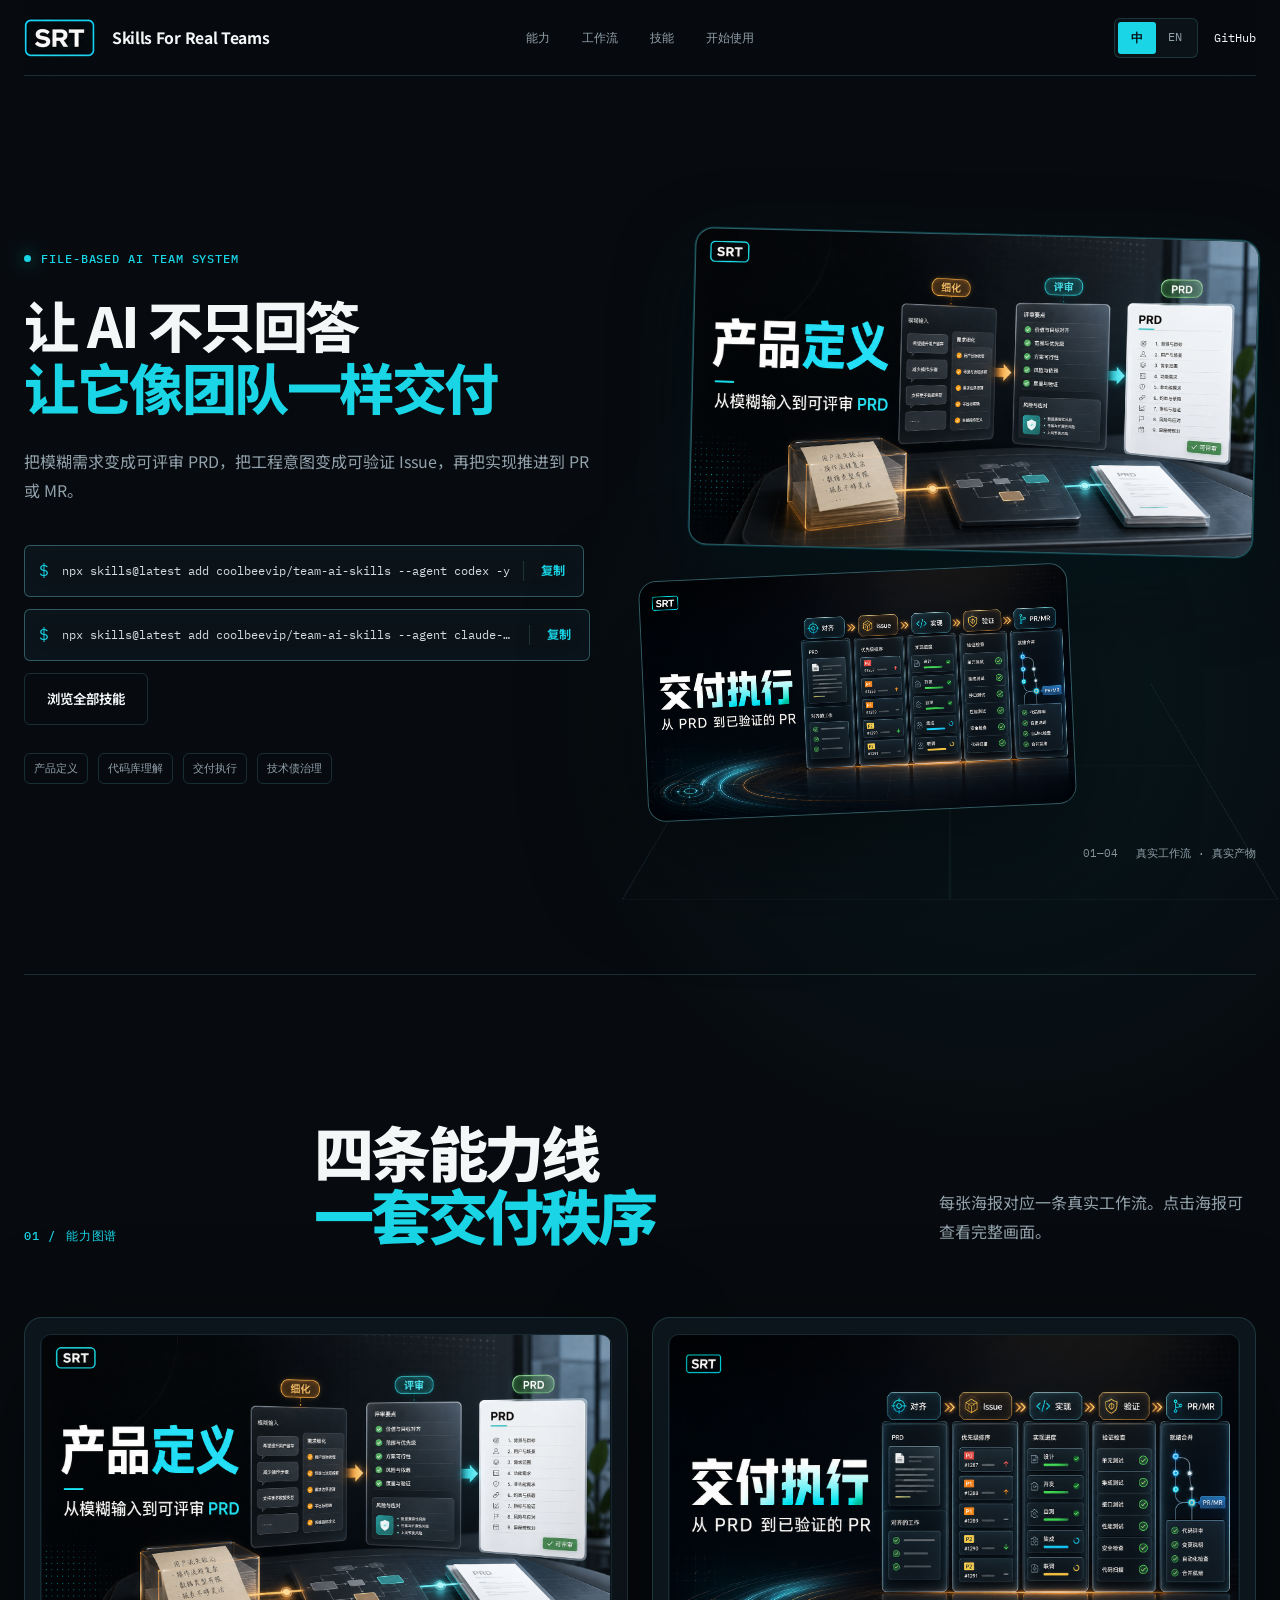
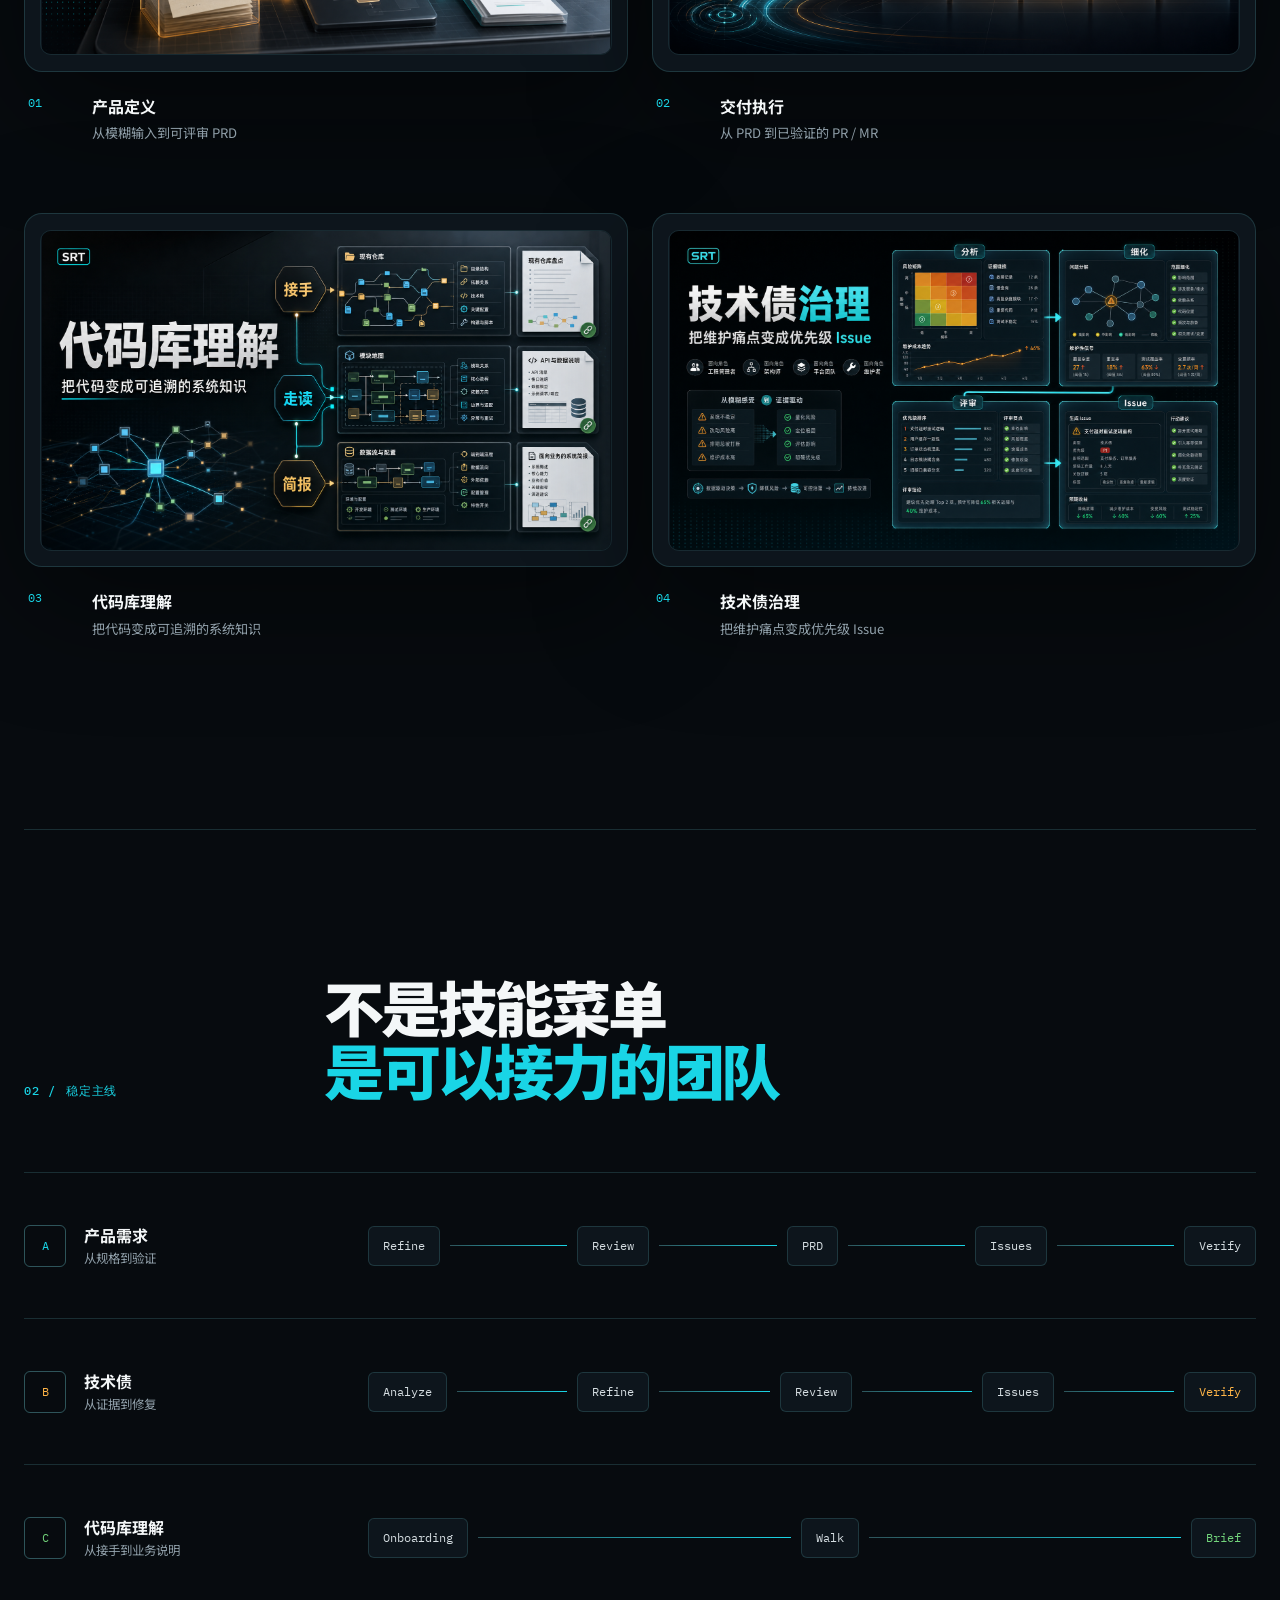
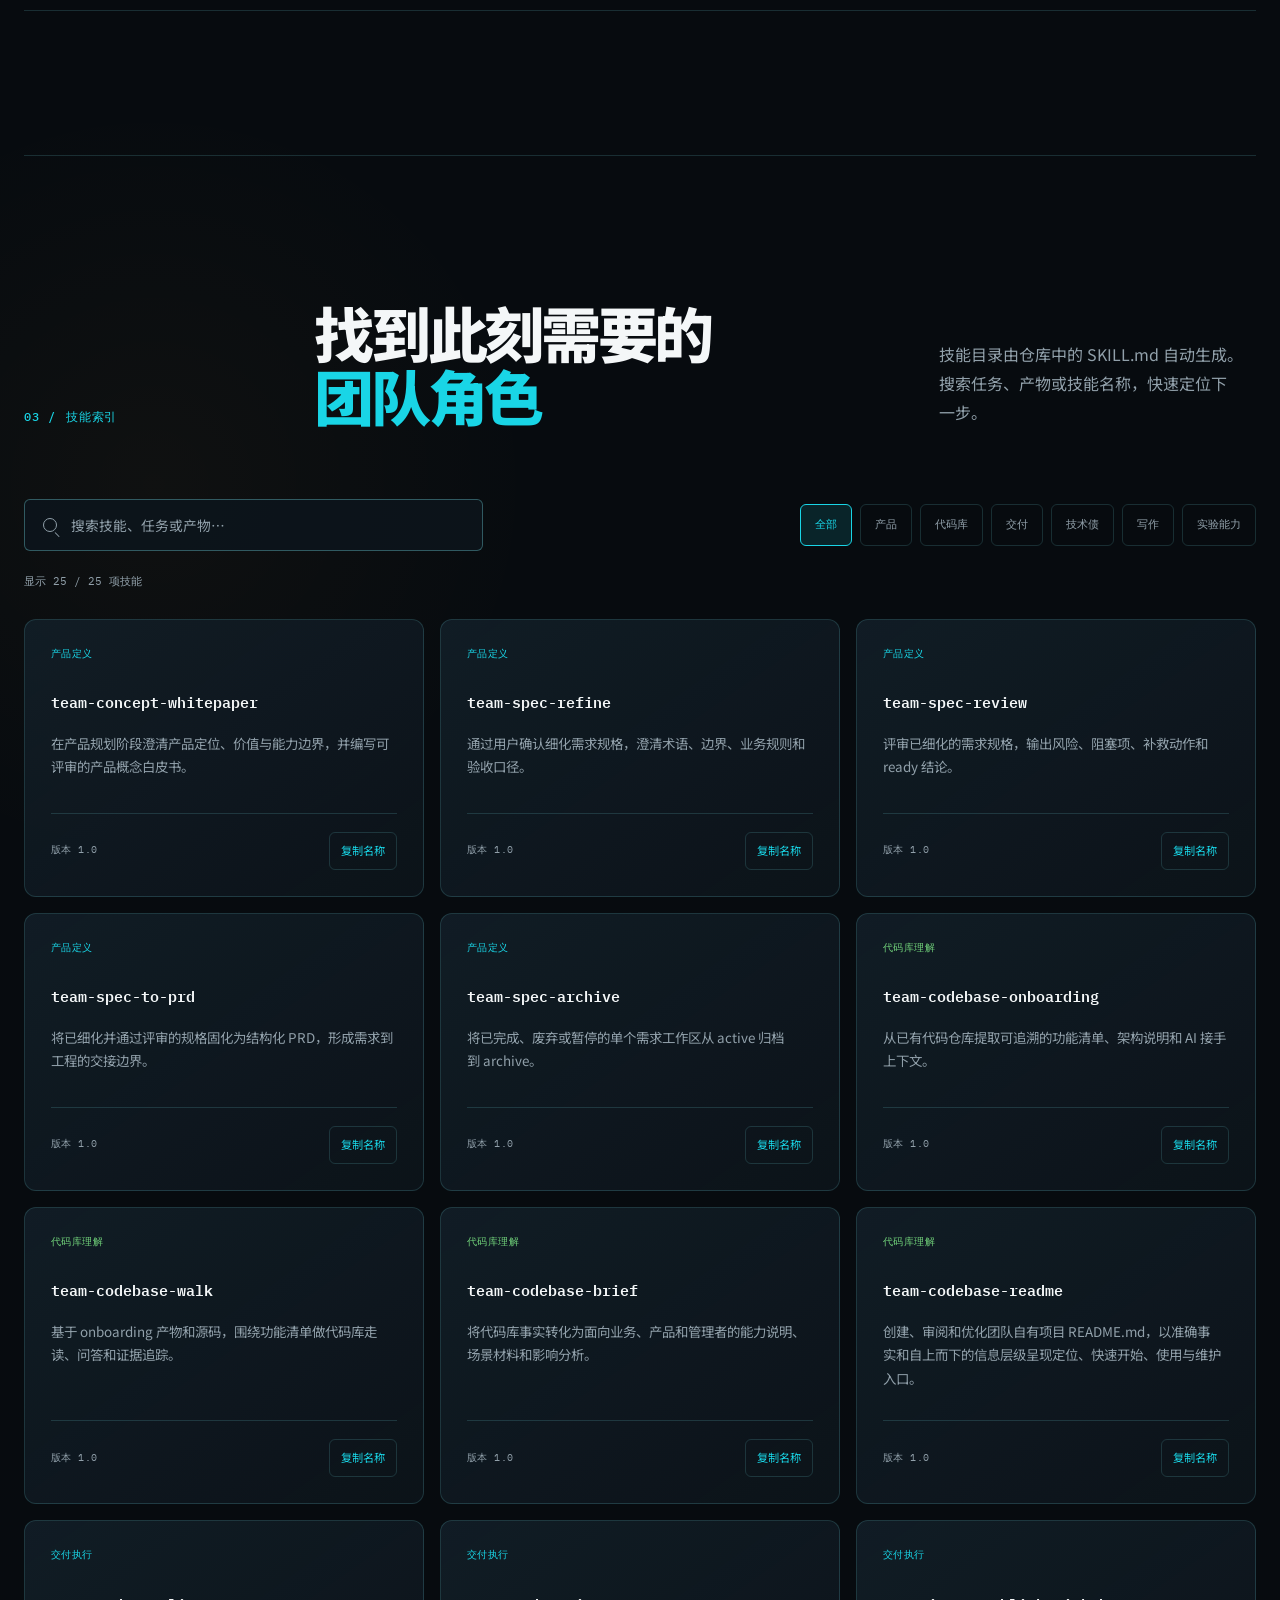
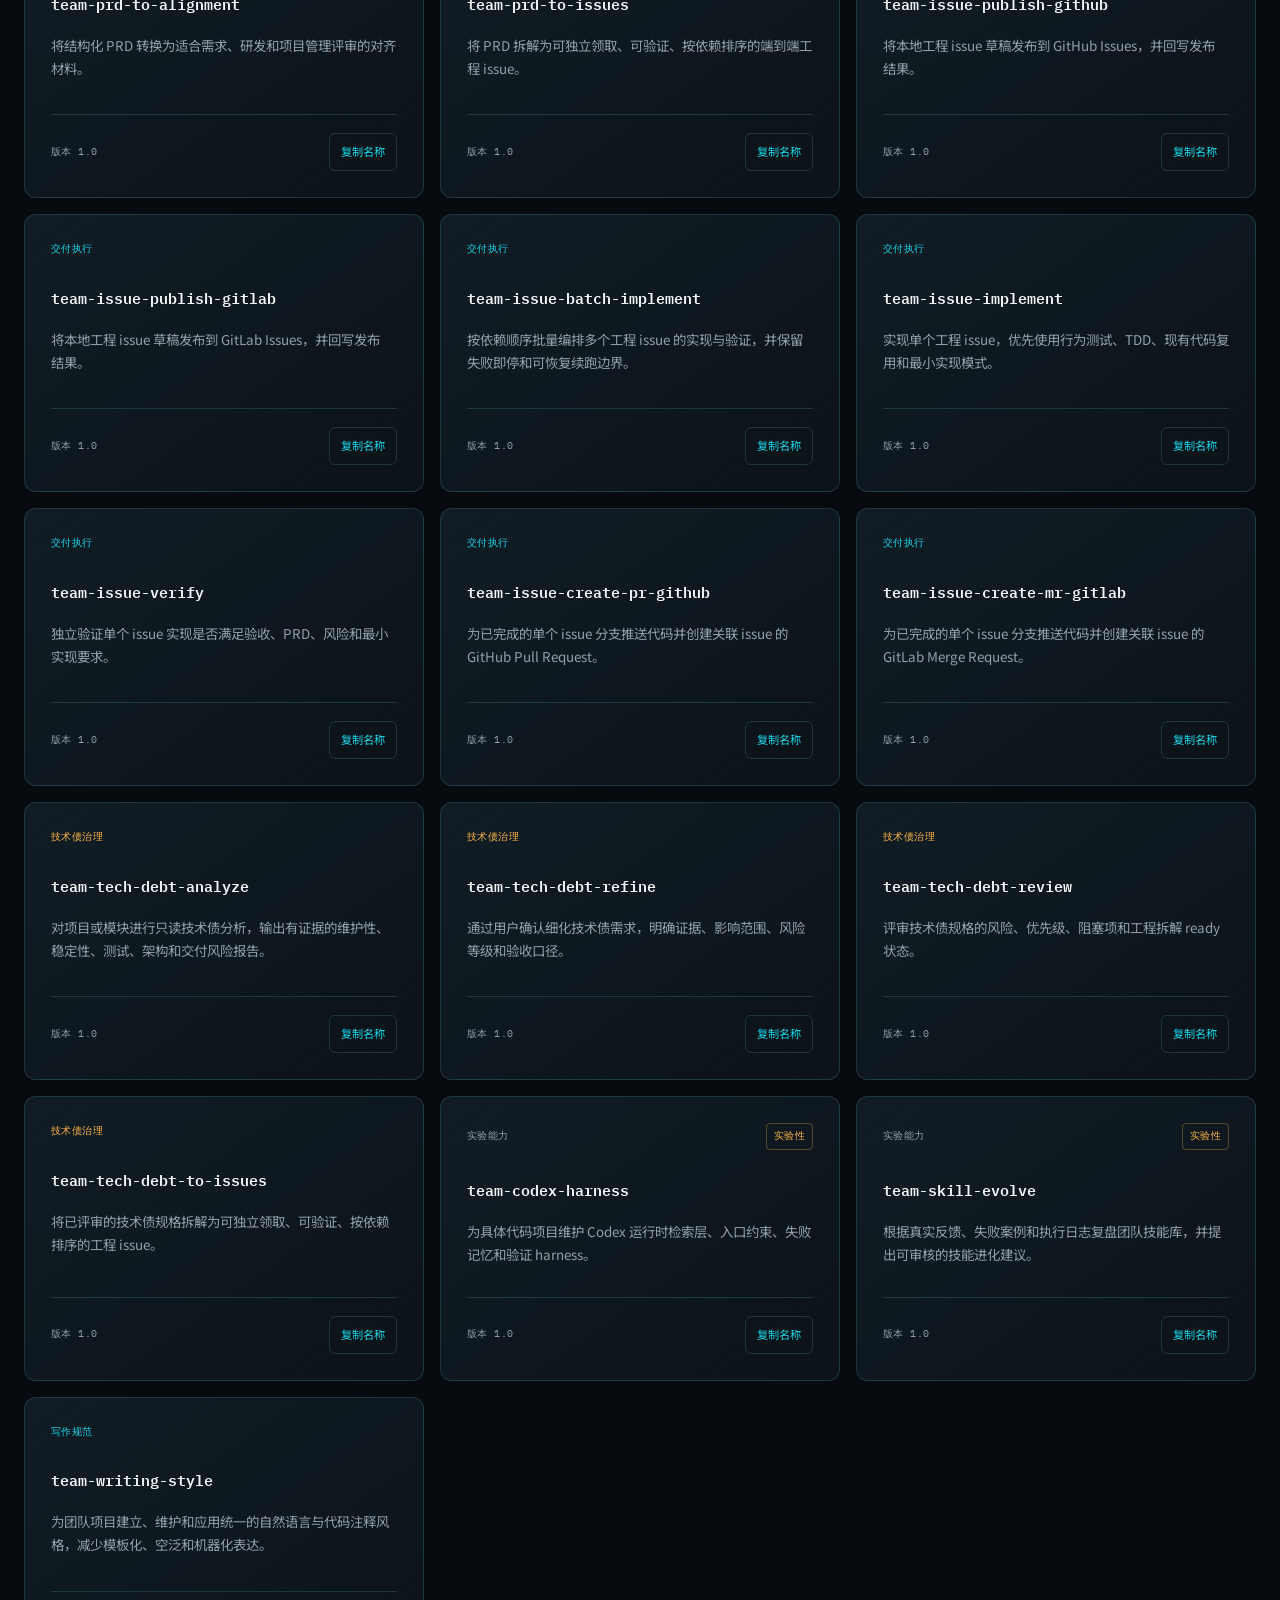
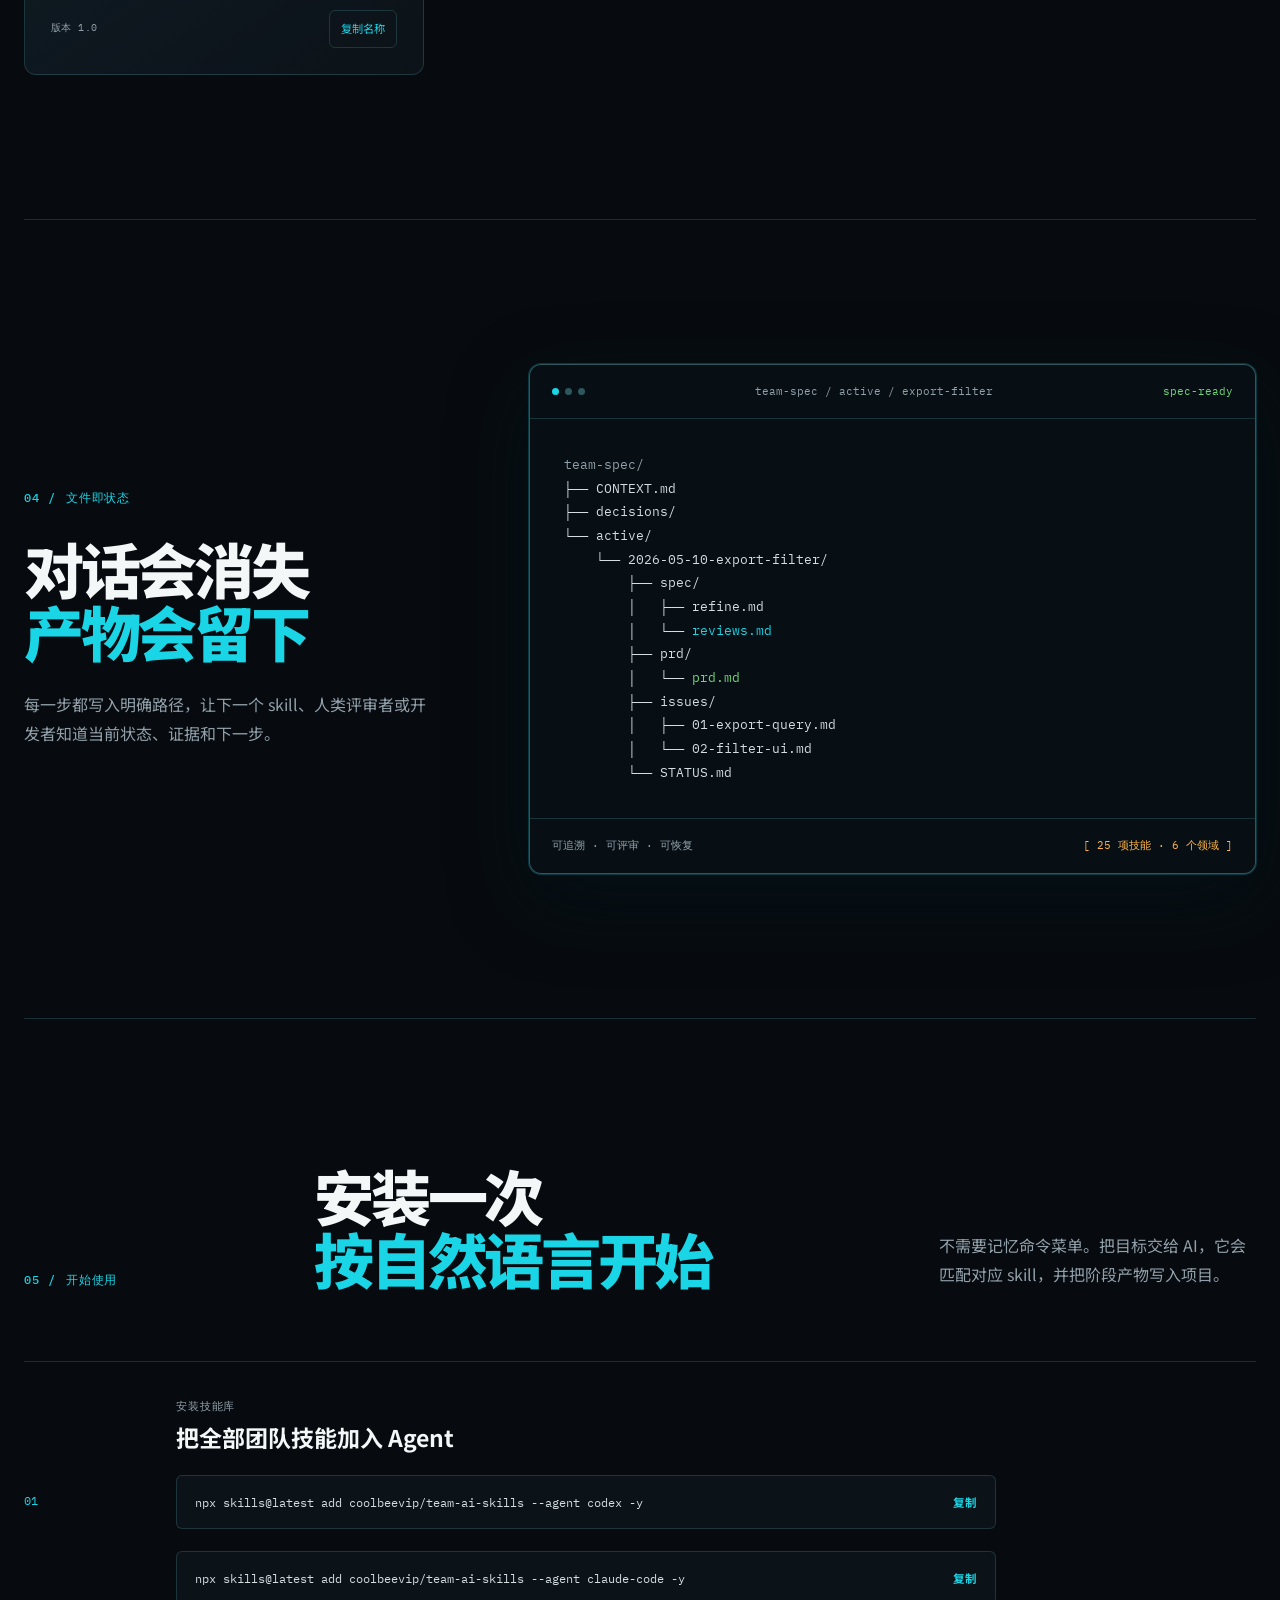
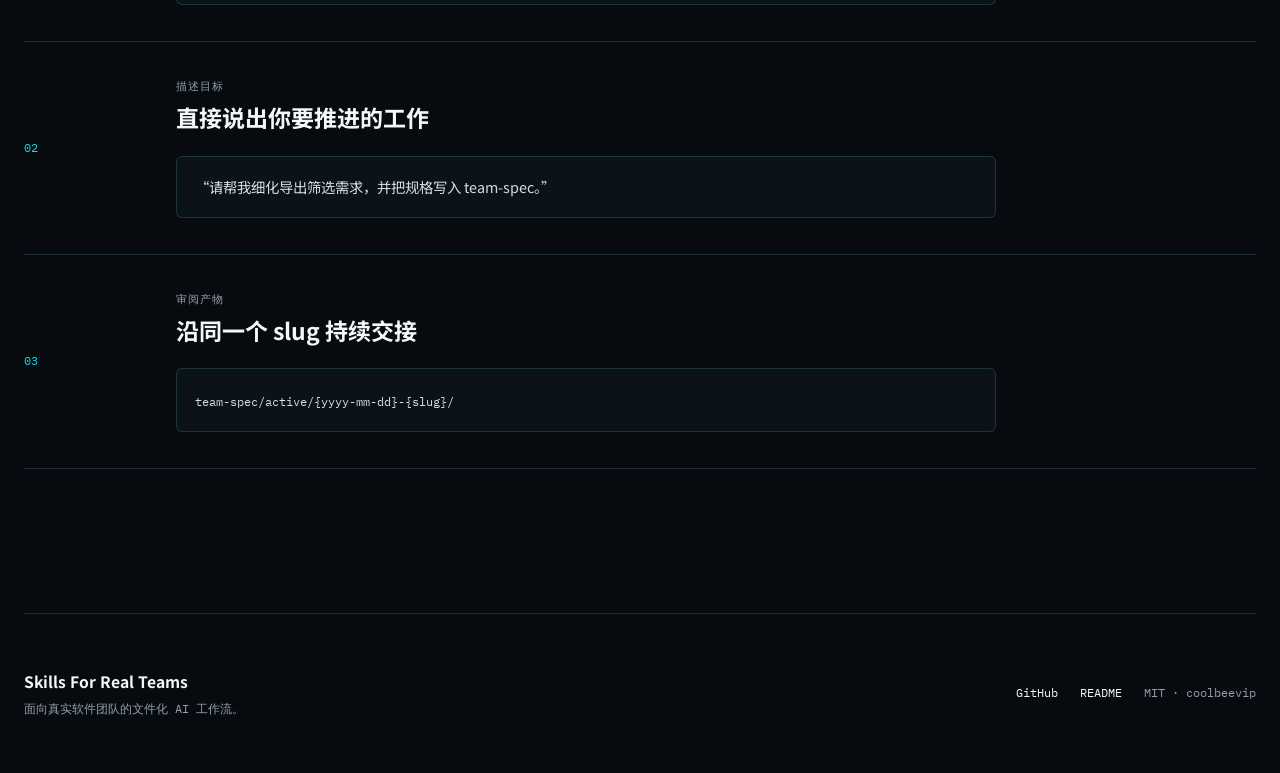
==== website/index.html @ 0314c70c "feat(writing): 新增团队写作风格技能并统一所有技能的写作规范" ====
<!doctype html>
<html lang="zh-CN" data-language="zh">
<head>
  <meta charset="UTF-8" />
  <meta name="viewport" content="width=device-width, initial-scale=1.0" />
  <meta name="description" content="Skills For Real Teams：把产品定义、代码库理解、交付执行与技术债治理组织成可追溯的 AI 团队工作流。" />
  <meta name="robots" content="index, follow" />
  <meta name="theme-color" content="#070b0f" />
  <link rel="canonical" href="https://coolbeevip.github.io/team-ai-skills/" />
  <meta property="og:title" content="Skills For Real Teams" />
  <meta property="og:description" content="File-based AI team workflows for real software delivery." />
  <meta property="og:type" content="website" />
  <meta property="og:url" content="https://coolbeevip.github.io/team-ai-skills/" />
  <meta property="og:site_name" content="Skills For Real Teams" />
  <meta property="og:locale" content="zh_CN" />
  <meta property="og:locale:alternate" content="en_US" />
  <meta property="og:image" content="https://coolbeevip.github.io/team-ai-skills/assets/srt-brand/og-image.png" />
  <meta property="og:image:width" content="1200" />
  <meta property="og:image:height" content="630" />
  <meta property="og:image:alt" content="Skills For Real Teams 交付执行工作流" />
  <meta name="twitter:card" content="summary_large_image" />
  <meta name="twitter:title" content="Skills For Real Teams" />
  <meta name="twitter:description" content="File-based AI team workflows for real software delivery." />
  <meta name="twitter:image" content="https://coolbeevip.github.io/team-ai-skills/assets/srt-brand/og-image.png" />
  <title>Skills For Real Teams — AI 团队工作流</title>
  <link rel="icon" type="image/png" href="assets/srt-brand/favicon.png" />
  <link rel="apple-touch-icon" href="assets/srt-brand/favicon.png" />
  <link rel="preconnect" href="https://fonts.googleapis.com" />
  <link rel="preconnect" href="https://fonts.gstatic.com" crossorigin />
  <link href="https://fonts.googleapis.com/css2?family=IBM+Plex+Mono:wght@400;500;600&amp;family=Noto+Sans+SC:wght@400;500;600;700;800;900&amp;display=swap" rel="stylesheet" />
  <link rel="stylesheet" href="styles.css" />
  <script type="application/ld+json">
    {
      "@context": "https://schema.org",
      "@type": "SoftwareSourceCode",
      "name": "Skills For Real Teams",
      "description": "File-based AI team workflows for real software delivery.",
      "codeRepository": "https://github.com/coolbeevip/team-ai-skills",
      "license": "https://opensource.org/licenses/MIT",
      "programmingLanguage": "Markdown",
      "inLanguage": ["zh-CN", "en"]
    }
  </script>
</head>
<body>
  <a class="skip-link" href="#main-content" data-i18n="skipLink">跳到主要内容</a>
  <div class="page-grid" aria-hidden="true"></div>

  <nav class="site-nav" aria-label="主导航" data-i18n-aria-label="mainNavigation">
    <a class="brand" href="#top" aria-label="Skills For Real Teams">
      <img class="brand-logo" src="assets/srt-brand/logo.png" width="144" height="80" alt="" aria-hidden="true" />
      <span class="brand-name">Skills For Real Teams</span>
    </a>

    <div class="nav-links">
      <a href="#capabilities" data-i18n="navCapabilities">能力</a>
      <a href="#workflow" data-i18n="navWorkflow">工作流</a>
      <a href="#skills" data-i18n="navSkills">技能</a>
      <a href="#quickstart" data-i18n="navQuickstart">开始使用</a>
    </div>

    <div class="nav-actions">
      <div class="language-switch" aria-label="Language">
        <button type="button" class="language-button is-active" data-language-option="zh" aria-pressed="true">中</button>
        <button type="button" class="language-button" data-language-option="en" aria-pressed="false">EN</button>
      </div>
      <a class="github-link" href="https://github.com/coolbeevip/team-ai-skills" target="_blank" rel="noopener">GitHub</a>
    </div>
  </nav>

  <main id="main-content">
    <section class="hero" id="top">
      <div class="hero-copy">
        <p class="eyebrow"><span class="signal-dot"></span><span data-i18n="heroEyebrow">FILE-BASED AI TEAM SYSTEM</span></p>
        <h1 data-i18n-html="heroTitle"><span class="title-line title-line-primary">让 AI 不只回答</span><span class="title-line"><span class="title-segment">让它像团队</span><span class="title-segment">一样交付</span></span></h1>
        <p class="hero-description" data-i18n="heroDescription">
          把模糊需求变成可评审 PRD，把工程意图变成可验证 Issue，再把实现推进到 PR 或 MR。
        </p>

        <div class="hero-actions">
          <button type="button" class="install-button" data-copy-command="npx skills@latest add coolbeevip/team-ai-skills --agent codex -y">
            <span class="command-prefix">$</span>
            <code>npx skills@latest add coolbeevip/team-ai-skills --agent codex -y</code>
            <span class="copy-label" data-i18n="copy">复制</span>
          </button>
          <button type="button" class="install-button" data-copy-command="npx skills@latest add coolbeevip/team-ai-skills --agent claude-code -y">
            <span class="command-prefix">$</span>
            <code>npx skills@latest add coolbeevip/team-ai-skills --agent claude-code -y</code>
            <span class="copy-label" data-i18n="copy">复制</span>
          </button>
          <a class="secondary-button" href="#skills" data-i18n="explore">浏览全部技能</a>
        </div>

        <div class="hero-proof" aria-label="Product characteristics">
          <span data-i18n="proofOne">产品定义</span>
          <span data-i18n="proofTwo">代码库理解</span>
          <span data-i18n="proofThree">交付执行</span>
          <span data-i18n="proofFour">技术债治理</span>
        </div>
      </div>

      <div class="hero-gallery" aria-label="产品海报预览" data-i18n-aria-label="posterPreview">
        <figure class="hero-poster hero-poster-main">
          <img data-poster="product" src="assets/srt-brand/posters/zh/product.png" width="1672" height="941" fetchpriority="high" alt="产品定义海报" />
        </figure>
        <figure class="hero-poster hero-poster-secondary">
          <img data-poster="delivery" src="assets/srt-brand/posters/zh/delivery.png" width="1672" height="941" alt="交付执行海报" />
        </figure>
        <div class="gallery-status">
          <span>01—04</span>
          <span data-i18n="galleryStatus">真实工作流 · 真实产物</span>
        </div>
      </div>
    </section>

    <section class="capabilities section-shell" id="capabilities">
      <header class="section-heading">
        <p class="section-index">01 / <span data-i18n="capabilityIndex">能力图谱</span></p>
        <h2 data-i18n-html="capabilityTitle">四条能力线<br /><span>一套交付秩序</span></h2>
        <p data-i18n="capabilityDescription">
          每张海报对应一条真实工作流。点击海报可查看完整画面。
        </p>
      </header>

      <div class="poster-grid">
        <article class="capability-card capability-product">
          <button class="poster-button" type="button" data-poster-modal="product" aria-label="查看产品定义海报">
            <img data-poster="product" src="assets/srt-brand/posters/zh/product.png" width="1672" height="941" loading="lazy" alt="产品定义：从模糊输入到可评审 PRD" />
          </button>
          <div class="capability-meta">
            <span class="capability-number">01</span>
            <div>
              <h3 data-i18n="productTitle">产品定义</h3>
              <p data-i18n="productDescription">从模糊输入到可评审 PRD</p>
            </div>
          </div>
        </article>

        <article class="capability-card capability-delivery">
          <button class="poster-button" type="button" data-poster-modal="delivery" aria-label="查看交付执行海报">
            <img data-poster="delivery" src="assets/srt-brand/posters/zh/delivery.png" width="1672" height="941" loading="lazy" alt="交付执行：从 PRD 到已验证 PR" />
          </button>
          <div class="capability-meta">
            <span class="capability-number">02</span>
            <div>
              <h3 data-i18n="deliveryTitle">交付执行</h3>
              <p data-i18n="deliveryDescription">从 PRD 到已验证的 PR / MR</p>
            </div>
          </div>
        </article>

        <article class="capability-card capability-codebase">
          <button class="poster-button" type="button" data-poster-modal="codebase" aria-label="查看代码库理解海报">
            <img data-poster="codebase" src="assets/srt-brand/posters/zh/codebase.png" width="1672" height="941" loading="lazy" alt="代码库理解：把代码变成可追溯的系统知识" />
          </button>
          <div class="capability-meta">
            <span class="capability-number">03</span>
            <div>
              <h3 data-i18n="codebaseTitle">代码库理解</h3>
              <p data-i18n="codebaseDescription">把代码变成可追溯的系统知识</p>
            </div>
          </div>
        </article>

        <article class="capability-card capability-debt">
          <button class="poster-button" type="button" data-poster-modal="tech-debt" aria-label="查看技术债治理海报">
            <img data-poster="tech-debt" src="assets/srt-brand/posters/zh/tech-debt.png" width="1672" height="941" loading="lazy" alt="技术债治理：把维护痛点变成优先级 Issue" />
          </button>
          <div class="capability-meta">
            <span class="capability-number">04</span>
            <div>
              <h3 data-i18n="debtTitle">技术债治理</h3>
              <p data-i18n="debtDescription">把维护痛点变成优先级 Issue</p>
            </div>
          </div>
        </article>
      </div>
    </section>

    <section class="workflow section-shell" id="workflow">
      <header class="section-heading workflow-heading">
        <p class="section-index">02 / <span data-i18n="workflowIndex">稳定主线</span></p>
        <h2 data-i18n-html="workflowTitle">不是技能菜单<br /><span>是可以接力的团队</span></h2>
      </header>

      <div class="workflow-board">
        <article class="workflow-route route-product">
          <div class="route-label">
            <span class="route-number">A</span>
            <div>
              <h3 data-i18n="routeProduct">产品需求</h3>
              <p data-i18n="routeProductNote">从规格到验证</p>
            </div>
          </div>
          <div class="route-steps" aria-label="Product workflow">
            <span>Refine</span><i></i><span>Review</span><i></i><span>PRD</span><i></i><span>Issues</span><i></i><span>Verify</span>
          </div>
        </article>

        <article class="workflow-route route-debt">
          <div class="route-label">
            <span class="route-number">B</span>
            <div>
              <h3 data-i18n="routeDebt">技术债</h3>
              <p data-i18n="routeDebtNote">从证据到修复</p>
            </div>
          </div>
          <div class="route-steps" aria-label="Technical debt workflow">
            <span>Analyze</span><i></i><span>Refine</span><i></i><span>Review</span><i></i><span>Issues</span><i></i><span>Verify</span>
          </div>
        </article>

        <article class="workflow-route route-codebase">
          <div class="route-label">
            <span class="route-number">C</span>
            <div>
              <h3 data-i18n="routeCodebase">代码库理解</h3>
              <p data-i18n="routeCodebaseNote">从接手到业务说明</p>
            </div>
          </div>
          <div class="route-steps" aria-label="Codebase workflow">
            <span>Onboarding</span><i></i><span>Walk</span><i></i><span>Brief</span>
          </div>
        </article>
      </div>
    </section>

    <section class="skills-section section-shell" id="skills">
      <header class="section-heading">
        <p class="section-index">03 / <span data-i18n="skillsIndex">技能索引</span></p>
        <h2 data-i18n-html="skillsTitle">找到此刻需要的<br /><span>团队角色</span></h2>
        <p data-i18n="skillsDescription">
          技能目录由仓库中的 SKILL.md 自动生成。搜索任务、产物或技能名称，快速定位下一步。
        </p>
      </header>

      <div class="skill-controls">
        <label class="skill-search">
          <span class="visually-hidden" data-i18n="searchLabel">搜索技能</span>
          <span class="search-glyph" aria-hidden="true"></span>
          <input type="search" data-skill-search autocomplete="off" placeholder="搜索技能、任务或产物…" />
          <button type="button" class="search-clear" data-search-clear hidden data-i18n="clearSearch">清除</button>
        </label>
        <div class="skill-filters" role="group" aria-label="技能分类筛选" data-i18n-aria-label="skillFilters">
          <button type="button" class="filter-button is-active" data-category="all" aria-pressed="true" data-i18n="filterAll">全部</button>
          <button type="button" class="filter-button" data-category="product" aria-pressed="false" data-i18n="filterProduct">产品</button>
          <button type="button" class="filter-button" data-category="codebase" aria-pressed="false" data-i18n="filterCodebase">代码库</button>
          <button type="button" class="filter-button" data-category="delivery" aria-pressed="false" data-i18n="filterDelivery">交付</button>
          <button type="button" class="filter-button" data-category="tech-debt" aria-pressed="false" data-i18n="filterDebt">技术债</button>
          <button type="button" class="filter-button" data-category="writing" aria-pressed="false" data-i18n="filterWriting">写作</button>
          <button type="button" class="filter-button" data-category="harness" aria-pressed="false" data-i18n="filterExperimental">实验能力</button>
        </div>
      </div>

      <div class="skill-result-meta" aria-live="polite" data-skill-result-count></div>
      <div class="skills-grid" data-skills-grid></div>
      <noscript>
        <p class="noscript-note">完整技能索引需要启用 JavaScript；技能清单也可在 GitHub README 中查看。</p>
      </noscript>
      <div class="skill-empty" data-skill-empty hidden>
        <span class="empty-mark" aria-hidden="true">∅</span>
        <h3 data-i18n="emptyTitle">没有匹配的技能</h3>
        <p data-i18n="emptyDescription">换一个关键词，或清除分类筛选。</p>
        <button type="button" class="secondary-button" data-reset-skills data-i18n="resetFilters">重置筛选</button>
      </div>
    </section>

    <section class="artifacts section-shell" id="artifacts">
      <div class="artifact-copy">
        <p class="section-index">04 / <span data-i18n="artifactIndex">文件即状态</span></p>
        <h2 data-i18n-html="artifactTitle">对话会消失<br /><span>产物会留下</span></h2>
        <p data-i18n="artifactDescription">
          每一步都写入明确路径，让下一个 skill、人类评审者或开发者知道当前状态、证据和下一步。
        </p>
      </div>

      <div class="artifact-terminal" aria-label="team-spec file tree">
        <div class="terminal-top">
          <span class="terminal-lights" aria-hidden="true"><i></i><i></i><i></i></span>
          <span>team-spec / active / export-filter</span>
          <span class="terminal-state">spec-ready</span>
        </div>
        <pre><span class="tree-muted">team-spec/</span>
├── CONTEXT.md
├── decisions/
└── active/
    └── 2026-05-10-export-filter/
        ├── spec/
        │   ├── refine.md
        │   └── <span class="tree-cyan">reviews.md</span>
        ├── prd/
        │   └── <span class="tree-green">prd.md</span>
        ├── issues/
        │   ├── 01-export-query.md
        │   └── 02-filter-ui.md
        └── STATUS.md</pre>
        <div class="terminal-foot">
          <span data-i18n="terminalFoot">可追溯 · 可评审 · 可恢复</span>
          <span>[ <span data-skill-summary>24 SKILLS · 5 DOMAINS</span> ]</span>
        </div>
      </div>
    </section>

    <section class="quickstart section-shell" id="quickstart">
      <header class="section-heading quickstart-heading">
        <p class="section-index">05 / <span data-i18n="quickstartIndex">开始使用</span></p>
        <h2 data-i18n-html="quickstartTitle">安装一次<br /><span>按自然语言开始</span></h2>
        <p data-i18n="quickstartDescription">
          不需要记忆命令菜单。把目标交给 AI，它会匹配对应 skill，并把阶段产物写入项目。
        </p>
      </header>

      <ol class="quickstart-steps">
        <li class="quickstart-card">
          <span class="quickstart-number">01</span>
          <div>
            <p class="quickstart-label" data-i18n="quickstartInstallLabel">安装技能库</p>
            <h3 data-i18n="quickstartInstallTitle">把全部团队技能加入 Agent</h3>
            <button type="button" class="code-block" data-copy-command="npx skills@latest add coolbeevip/team-ai-skills --agent codex -y">
              <code>npx skills@latest add coolbeevip/team-ai-skills --agent codex -y</code>
              <span data-i18n="copy">复制</span>
            </button>
            <button type="button" class="code-block" data-copy-command="npx skills@latest add coolbeevip/team-ai-skills --agent claude-code -y">
              <code>npx skills@latest add coolbeevip/team-ai-skills --agent claude-code -y</code>
              <span data-i18n="copy">复制</span>
            </button>
          </div>
        </li>
        <li class="quickstart-card">
          <span class="quickstart-number">02</span>
          <div>
            <p class="quickstart-label" data-i18n="quickstartInvokeLabel">描述目标</p>
            <h3 data-i18n="quickstartInvokeTitle">直接说出你要推进的工作</h3>
            <blockquote data-i18n="quickstartPrompt">“请帮我细化导出筛选需求，并把规格写入 team-spec。”</blockquote>
          </div>
        </li>
        <li class="quickstart-card">
          <span class="quickstart-number">03</span>
          <div>
            <p class="quickstart-label" data-i18n="quickstartArtifactLabel">审阅产物</p>
            <h3 data-i18n="quickstartArtifactTitle">沿同一个 slug 持续交接</h3>
            <div class="path-block"><code>team-spec/active/{yyyy-mm-dd}-{slug}/</code></div>
          </div>
        </li>
      </ol>
    </section>
  </main>

  <footer class="site-footer">
    <div>
      <p class="footer-brand">Skills For Real Teams</p>
      <p data-i18n="footerNote">面向真实软件团队的文件化 AI 工作流。</p>
    </div>
    <div class="footer-links">
      <a href="https://github.com/coolbeevip/team-ai-skills" target="_blank" rel="noopener">GitHub</a>
      <a href="https://github.com/coolbeevip/team-ai-skills/blob/main/README.md" target="_blank" rel="noopener">README</a>
      <span>MIT · coolbeevip</span>
    </div>
  </footer>

  <dialog class="poster-dialog" data-poster-dialog>
    <button class="dialog-close" type="button" data-close-dialog aria-label="Close">×</button>
    <img src="" alt="" data-dialog-image />
  </dialog>

  <script src="skills-data.js"></script>
  <script src="script.js"></script>
</body>
</html>
---- website/styles.css ----
:root {
  --ground: #070b0f;
  --surface: #0d151c;
  --surface-raised: #121e27;
  --ink: #f4f7f8;
  --text: #d5dde1;
  --muted: #91a0aa;
  --cyan: #19d5e6;
  --cyan-soft: rgba(25, 213, 230, 0.12);
  --amber: #ffb547;
  --green: #72d47b;
  --line: rgba(121, 226, 235, 0.16);
  --line-strong: rgba(121, 226, 235, 0.34);
  --shadow-deep: 0 38px 120px rgba(0, 0, 0, 0.46);
  --shadow-cyan: 0 0 0 1px rgba(25, 213, 230, 0.22), 0 26px 80px rgba(1, 24, 30, 0.48);
  --font-sans: "Noto Sans SC", sans-serif;
  --font-mono: "IBM Plex Mono", monospace;
  --radius-control: 6px;
  --radius-panel: 12px;
  --radius-poster: 18px;
  --ease-out: cubic-bezier(0.22, 1, 0.36, 1);
}

* {
  box-sizing: border-box;
  margin: 0;
  padding: 0;
}

html {
  background: var(--ground);
  scroll-behavior: smooth;
}

section[id] {
  scroll-margin-top: 92px;
}

body {
  min-width: 320px;
  overflow-x: hidden;
  color: var(--text);
  background:
    radial-gradient(circle at 78% 8%, rgba(25, 213, 230, 0.07), transparent 28rem),
    radial-gradient(circle at 12% 42%, rgba(255, 181, 71, 0.035), transparent 24rem),
    var(--ground);
  font-family: var(--font-sans);
  line-height: 1.6;
  -webkit-font-smoothing: antialiased;
}

button,
select,
input {
  color: inherit;
  font: inherit;
}

button,
a {
  -webkit-tap-highlight-color: transparent;
}

button {
  cursor: pointer;
}

a {
  color: inherit;
  text-decoration: none;
}

img {
  display: block;
  max-width: 100%;
}

.skip-link {
  position: fixed;
  top: 12px;
  left: 12px;
  z-index: 100;
  padding: 10px 14px;
  border: 1px solid var(--cyan);
  border-radius: var(--radius-control);
  background: var(--ground);
  color: var(--ink);
  font-family: var(--font-mono);
  font-size: 0.75rem;
  transform: translateY(-160%);
  transition: transform 180ms ease;
}

.skip-link:focus {
  transform: translateY(0);
}

.visually-hidden {
  position: absolute;
  width: 1px;
  height: 1px;
  overflow: hidden;
  clip: rect(0 0 0 0);
  clip-path: inset(50%);
  white-space: nowrap;
}

.page-grid {
  position: fixed;
  inset: 0;
  z-index: -1;
  pointer-events: none;
  opacity: 0.3;
  background-image:
    linear-gradient(var(--line) 1px, transparent 1px),
    linear-gradient(90deg, var(--line) 1px, transparent 1px);
  background-size: 64px 64px;
  mask-image: linear-gradient(to bottom, black, transparent 68%);
}

.site-nav {
  position: sticky;
  top: 0;
  z-index: 50;
  width: min(1460px, calc(100% - 48px));
  height: 76px;
  margin: 0 auto;
  display: grid;
  grid-template-columns: minmax(260px, 1fr) auto minmax(260px, 1fr);
  align-items: center;
  gap: 32px;
  border-bottom: 1px solid var(--line);
  background: rgba(7, 11, 15, 0.78);
  backdrop-filter: blur(22px);
}

.brand,
.nav-actions,
.nav-links,
.language-switch {
  display: flex;
  align-items: center;
}

.brand {
  width: fit-content;
  gap: 16px;
}

.brand-logo {
  width: 72px;
  height: 40px;
  flex: 0 0 auto;
  object-fit: contain;
}

.brand-name {
  color: var(--ink);
  font-size: 0.98rem;
  font-weight: 700;
  letter-spacing: -0.02em;
}

.nav-links {
  justify-content: center;
  gap: 32px;
  color: var(--muted);
  font-family: var(--font-mono);
  font-size: 0.75rem;
}

.nav-links a,
.github-link {
  transition: color 180ms ease;
}

.nav-links a:hover,
.nav-links a:focus-visible,
.github-link:hover,
.github-link:focus-visible {
  color: var(--cyan);
}

.nav-actions {
  justify-content: flex-end;
  gap: 16px;
}

.language-switch {
  padding: 3px;
  border: 1px solid var(--line);
  border-radius: var(--radius-control);
  background: rgba(13, 21, 28, 0.86);
}

.language-button {
  min-width: 38px;
  min-height: 32px;
  border: 0;
  border-radius: 3px;
  background: transparent;
  color: var(--muted);
  font-family: var(--font-mono);
  font-size: 0.72rem;
}

.language-button.is-active {
  background: var(--cyan);
  color: #031015;
  font-weight: 600;
}

.github-link {
  color: var(--ink);
  font-family: var(--font-mono);
  font-size: 0.75rem;
}

.hero,
.section-shell,
.site-footer {
  width: min(1460px, calc(100% - 48px));
  margin: 0 auto;
}

.hero {
  min-height: calc(100vh - 76px);
  display: grid;
  grid-template-columns: minmax(0, 0.96fr) minmax(520px, 1.04fr);
  gap: clamp(40px, 4.2vw, 72px);
  align-items: center;
  padding: 96px 0 112px;
}

.hero-copy {
  position: relative;
  z-index: 2;
}

.eyebrow,
.section-index {
  display: flex;
  align-items: center;
  gap: 10px;
  color: var(--cyan);
  font-family: var(--font-mono);
  font-size: 0.72rem;
  font-weight: 500;
  letter-spacing: 0.08em;
}

.eyebrow {
  margin-bottom: 28px;
}

.signal-dot {
  width: 7px;
  height: 7px;
  border-radius: 50%;
  background: var(--cyan);
  box-shadow: 0 0 18px rgba(25, 213, 230, 0.85);
}

.hero h1 {
  max-width: 720px;
  color: var(--ink);
  font-size: clamp(3.45rem, 4.25vw, 5.8rem);
  font-weight: 800;
  line-height: 1.04;
  letter-spacing: -0.045em;
  text-wrap: balance;
}

.hero h1 span,
.section-heading h2 span,
.artifact-copy h2 span {
  color: var(--cyan);
}

.hero h1 .title-line {
  display: block;
}

.hero h1 .title-line + .title-line {
  margin-top: 0.08em;
}

.hero h1 .title-line-primary {
  color: var(--ink);
}

.hero-description {
  max-width: 660px;
  margin-top: 32px;
  color: var(--muted);
  font-size: clamp(1rem, 1.25vw, 1.18rem);
  line-height: 1.8;
  text-wrap: pretty;
}

.hero-actions {
  display: flex;
  flex-wrap: wrap;
  gap: 12px;
  margin-top: 40px;
}

.install-button,
.secondary-button {
  min-height: 52px;
  display: inline-flex;
  align-items: center;
  justify-content: center;
  border-radius: var(--radius-control);
  transition: transform 180ms ease, border-color 180ms ease, background 180ms ease;
}

.install-button {
  min-width: 0;
  max-width: 100%;
  gap: 13px;
  padding: 0 14px;
  border: 1px solid var(--line-strong);
  background: rgba(13, 21, 28, 0.88);
  box-shadow: inset 0 0 30px rgba(25, 213, 230, 0.025);
}

.install-button code {
  min-width: 0;
  overflow: hidden;
  color: var(--text);
  font-family: var(--font-mono);
  font-size: 0.76rem;
  text-overflow: ellipsis;
  white-space: nowrap;
}

.command-prefix {
  color: var(--cyan);
  font-family: var(--font-mono);
}

.copy-label {
  min-width: 46px;
  padding-left: 13px;
  border-left: 1px solid var(--line);
  color: var(--cyan);
  font-size: 0.76rem;
  font-weight: 700;
}

.secondary-button {
  padding: 0 22px;
  border: 1px solid var(--line);
  color: var(--ink);
  font-size: 0.84rem;
  font-weight: 650;
}

.install-button:hover,
.install-button:focus-visible,
.secondary-button:hover,
.secondary-button:focus-visible {
  transform: translateY(-2px);
  border-color: var(--cyan);
}

.hero-proof {
  display: flex;
  flex-wrap: wrap;
  gap: 10px;
  margin-top: 28px;
}

.hero-proof span {
  padding: 6px 9px;
  border: 1px solid var(--line);
  border-radius: var(--radius-control);
  color: var(--muted);
  font-family: var(--font-mono);
  font-size: 0.68rem;
}

.hero-gallery {
  position: relative;
  min-height: 690px;
  display: grid;
  align-items: center;
}

.hero-gallery::before {
  content: "";
  position: absolute;
  inset: 14% 4% 6%;
  border: 1px solid var(--line);
  background:
    linear-gradient(90deg, transparent 49.8%, var(--line) 50%, transparent 50.2%),
    linear-gradient(transparent 49.8%, var(--line) 50%, transparent 50.2%);
  transform: perspective(900px) rotateX(62deg) translateY(26%);
  transform-origin: bottom;
  opacity: 0.52;
}

.hero-poster {
  position: absolute;
  overflow: hidden;
  border: 1px solid var(--line-strong);
  border-radius: var(--radius-poster);
  background: var(--surface);
  box-shadow: var(--shadow-deep);
  transition: transform 420ms var(--ease-out), border-radius 420ms var(--ease-out);
}

.hero-poster img {
  width: 100%;
  height: 100%;
  object-fit: cover;
}

.hero-poster-main {
  width: min(92%, 820px);
  aspect-ratio: 1672 / 941;
  right: 0;
  top: 9%;
  z-index: 2;
  transform: rotate(1.4deg);
  box-shadow: var(--shadow-cyan);
}

.hero-poster-secondary {
  width: min(70%, 610px);
  aspect-ratio: 1672 / 941;
  left: 0;
  bottom: 7%;
  z-index: 3;
  transform: rotate(-2.6deg);
}

.hero-gallery:hover .hero-poster-main {
  transform: translateY(-8px) rotate(0.4deg);
}

.hero-gallery:hover .hero-poster-secondary {
  transform: translate(-4px, 5px) rotate(-1.4deg);
}

.gallery-status {
  position: absolute;
  right: 0;
  bottom: 0;
  display: flex;
  gap: 18px;
  color: var(--muted);
  font-family: var(--font-mono);
  font-size: 0.66rem;
}

.section-shell {
  padding: 144px 0;
  border-top: 1px solid var(--line);
}

.section-heading {
  display: grid;
  grid-template-columns: minmax(180px, 0.42fr) minmax(0, 1fr) minmax(300px, 0.55fr);
  gap: 48px;
  align-items: end;
  margin-bottom: 72px;
}

.section-heading h2,
.artifact-copy h2 {
  color: var(--ink);
  font-size: clamp(2.7rem, 4.7vw, 5rem);
  font-weight: 850;
  line-height: 1.05;
  letter-spacing: -0.055em;
  text-wrap: balance;
}

.section-heading > p:last-child,
.artifact-copy > p:last-child {
  color: var(--muted);
  font-size: 1rem;
  line-height: 1.8;
  text-wrap: pretty;
}

.poster-grid {
  display: grid;
  grid-template-columns: repeat(12, minmax(0, 1fr));
  gap: 24px;
}

.capability-card {
  min-width: 0;
}

.capability-product,
.capability-debt,
.capability-delivery,
.capability-codebase {
  grid-column: span 6;
}

.poster-button {
  width: 100%;
  overflow: hidden;
  display: block;
  padding: clamp(10px, 1.2vw, 18px);
  border: 1px solid var(--line);
  border-radius: var(--radius-poster);
  background: var(--surface);
  box-shadow: var(--shadow-deep);
  transition: transform 420ms var(--ease-out), border-color 180ms ease, border-radius 420ms var(--ease-out);
}

.poster-button img {
  width: 100%;
  height: auto;
  aspect-ratio: 1672 / 941;
  border: 1px solid rgba(121, 226, 235, 0.1);
  border-radius: calc(var(--radius-poster) - 7px);
  object-fit: contain;
}

.poster-button:hover,
.poster-button:focus-visible {
  transform: translateY(-5px);
  border-color: var(--cyan);
}

.capability-meta {
  display: grid;
  grid-template-columns: 48px 1fr;
  gap: 16px;
  padding: 22px 4px 46px;
}

.capability-number {
  color: var(--cyan);
  font-family: var(--font-mono);
  font-size: 0.72rem;
}

.capability-meta h3 {
  color: var(--ink);
  font-size: 1rem;
  font-weight: 700;
}

.capability-meta p {
  margin-top: 3px;
  color: var(--muted);
  font-size: 0.82rem;
}

.workflow-heading {
  grid-template-columns: minmax(180px, 0.42fr) minmax(0, 1.55fr);
}

.workflow-board {
  border-top: 1px solid var(--line);
}

.workflow-route {
  min-height: 146px;
  display: grid;
  grid-template-columns: minmax(230px, 0.5fr) minmax(0, 1.5fr);
  gap: 48px;
  align-items: center;
  border-bottom: 1px solid var(--line);
}

.route-label {
  display: grid;
  grid-template-columns: 42px 1fr;
  gap: 18px;
  align-items: center;
}

.route-number {
  width: 42px;
  height: 42px;
  display: grid;
  place-items: center;
  border: 1px solid var(--line-strong);
  border-radius: var(--radius-control);
  color: var(--cyan);
  font-family: var(--font-mono);
  font-size: 0.78rem;
}

.route-label h3 {
  color: var(--ink);
  font-size: 1rem;
}

.route-label p {
  color: var(--muted);
  font-size: 0.78rem;
}

.route-steps {
  min-width: 0;
  display: flex;
  align-items: center;
  justify-content: flex-end;
  gap: 10px;
}

.route-steps span {
  min-height: 40px;
  display: grid;
  place-items: center;
  padding: 0 14px;
  border: 1px solid var(--line);
  border-radius: var(--radius-control);
  background: var(--surface);
  color: var(--text);
  font-family: var(--font-mono);
  font-size: 0.72rem;
  white-space: nowrap;
}

.route-steps i {
  min-width: 12px;
  height: 1px;
  flex: 1 1 42px;
  background: linear-gradient(90deg, var(--line-strong), var(--cyan));
}

.route-debt .route-number,
.route-debt .route-steps span:last-child {
  color: var(--amber);
}

.route-codebase .route-number,
.route-codebase .route-steps span:last-child {
  color: var(--green);
}

.skill-controls {
  display: grid;
  grid-template-columns: minmax(280px, 0.76fr) minmax(0, 1.24fr);
  gap: 24px;
  align-items: center;
  margin-bottom: 22px;
}

.skill-search {
  position: relative;
  min-height: 52px;
  display: flex;
  align-items: center;
  border: 1px solid var(--line-strong);
  border-radius: var(--radius-control);
  background: rgba(13, 21, 28, 0.88);
  transition: border-color 180ms ease, box-shadow 180ms ease;
}

.skill-search:focus-within {
  border-color: var(--cyan);
  box-shadow: 0 0 0 3px var(--cyan-soft);
}

.search-glyph {
  position: relative;
  width: 14px;
  height: 14px;
  margin-left: 18px;
  flex: 0 0 auto;
  border: 1px solid var(--muted);
  border-radius: 50%;
}

.search-glyph::after {
  content: "";
  position: absolute;
  width: 6px;
  height: 1px;
  right: -5px;
  bottom: -2px;
  background: var(--muted);
  transform: rotate(45deg);
  transform-origin: left center;
}

.skill-search input {
  width: 100%;
  min-width: 0;
  min-height: 50px;
  padding: 0 14px;
  border: 0;
  outline: 0;
  background: transparent;
  color: var(--ink);
  font-size: 0.86rem;
}

.skill-search input::placeholder {
  color: var(--muted);
}

.search-clear {
  min-width: 56px;
  min-height: 36px;
  margin-right: 7px;
  padding: 0 10px;
  border: 0;
  border-radius: 4px;
  background: var(--surface-raised);
  color: var(--cyan);
  font-size: 0.72rem;
}

.skill-filters {
  display: flex;
  flex-wrap: wrap;
  justify-content: flex-end;
  gap: 8px;
}

.filter-button {
  min-height: 42px;
  padding: 0 14px;
  border: 1px solid var(--line);
  border-radius: var(--radius-control);
  background: transparent;
  color: var(--muted);
  font-family: var(--font-mono);
  font-size: 0.68rem;
  transition: color 180ms ease, border-color 180ms ease, background 180ms ease;
}

.filter-button:hover,
.filter-button:focus-visible {
  border-color: var(--line-strong);
  color: var(--ink);
}

.filter-button.is-active {
  border-color: var(--cyan);
  background: var(--cyan-soft);
  color: var(--cyan);
}

.skill-result-meta {
  min-height: 24px;
  margin-bottom: 22px;
  color: var(--muted);
  font-family: var(--font-mono);
  font-size: 0.7rem;
}

.noscript-note {
  margin-top: 20px;
  padding: 18px;
  border: 1px solid var(--line);
  border-radius: var(--radius-control);
  color: var(--muted);
  font-size: 0.84rem;
  text-wrap: pretty;
}

.skills-grid {
  display: grid;
  grid-template-columns: repeat(3, minmax(0, 1fr));
  gap: 16px;
}

.skill-card {
  min-height: 278px;
  display: flex;
  flex-direction: column;
  padding: 26px;
  border: 1px solid var(--line);
  border-radius: var(--radius-panel);
  background:
    linear-gradient(145deg, rgba(18, 30, 39, 0.92), rgba(13, 21, 28, 0.8));
  transition: transform 420ms var(--ease-out), border-color 180ms ease, box-shadow 420ms var(--ease-out);
}

.skill-card:hover,
.skill-card:focus-within {
  transform: translateY(-4px);
  border-color: var(--line-strong);
  box-shadow: 0 20px 60px rgba(0, 0, 0, 0.25);
}

.skill-card-top,
.skill-card-foot {
  display: flex;
  align-items: center;
  justify-content: space-between;
  gap: 12px;
}

.skill-category,
.skill-version,
.skill-experimental {
  font-family: var(--font-mono);
  font-size: 0.64rem;
  letter-spacing: 0.04em;
}

.skill-category {
  color: var(--cyan);
}

.skill-card[data-category="codebase"] .skill-category {
  color: var(--green);
}

.skill-card[data-category="tech-debt"] .skill-category {
  color: var(--amber);
}

.skill-card[data-category="harness"] .skill-category {
  color: var(--muted);
}

.skill-experimental {
  padding: 4px 7px;
  border: 1px solid rgba(255, 181, 71, 0.3);
  border-radius: 4px;
  color: var(--amber);
}

.skill-card h3 {
  margin-top: 30px;
  color: var(--ink);
  font-family: var(--font-mono);
  font-size: clamp(0.94rem, 1.1vw, 1.08rem);
  font-weight: 600;
  line-height: 1.45;
  overflow-wrap: anywhere;
  text-wrap: pretty;
}

.skill-card-description {
  margin: 18px 0 30px;
  color: var(--muted);
  font-size: 0.84rem;
  line-height: 1.75;
  text-wrap: pretty;
}

.skill-card-foot {
  margin-top: auto;
  padding-top: 18px;
  border-top: 1px solid var(--line);
}

.skill-version {
  color: var(--muted);
}

.copy-skill-button {
  min-height: 38px;
  padding: 0 11px;
  border: 1px solid var(--line);
  border-radius: var(--radius-control);
  background: transparent;
  color: var(--cyan);
  font-size: 0.7rem;
  transition: border-color 180ms ease, background 180ms ease;
}

.copy-skill-button:hover,
.copy-skill-button:focus-visible {
  border-color: var(--cyan);
  background: var(--cyan-soft);
}

.skill-empty {
  min-height: 360px;
  place-items: center;
  align-content: center;
  padding: 48px 24px;
  border: 1px dashed var(--line-strong);
  border-radius: var(--radius-panel);
  text-align: center;
}

.skill-empty:not([hidden]) {
  display: grid;
}

.empty-mark {
  color: var(--cyan);
  font-family: var(--font-mono);
  font-size: 2.4rem;
}

.skill-empty h3 {
  margin-top: 18px;
  color: var(--ink);
  font-size: 1.25rem;
}

.skill-empty p {
  margin: 8px 0 24px;
  color: var(--muted);
}

.artifacts {
  display: grid;
  grid-template-columns: minmax(0, 0.72fr) minmax(540px, 1.28fr);
  gap: 96px;
  align-items: center;
}

.artifact-copy .section-index {
  margin-bottom: 28px;
}

.artifact-copy > p:last-child {
  max-width: 560px;
  margin-top: 28px;
}

.artifact-terminal {
  overflow: hidden;
  border: 1px solid var(--line-strong);
  border-radius: var(--radius-panel);
  background: rgba(8, 16, 22, 0.94);
  box-shadow: var(--shadow-cyan);
}

.terminal-top,
.terminal-foot {
  display: flex;
  align-items: center;
  justify-content: space-between;
  gap: 24px;
  padding: 18px 22px;
  color: var(--muted);
  font-family: var(--font-mono);
  font-size: 0.68rem;
}

.terminal-top {
  border-bottom: 1px solid var(--line);
}

.terminal-lights {
  display: flex;
  gap: 6px;
}

.terminal-lights i {
  width: 7px;
  height: 7px;
  border-radius: 50%;
  background: var(--line-strong);
}

.terminal-lights i:first-child {
  background: var(--cyan);
}

.terminal-state {
  color: var(--green);
}

.artifact-terminal pre {
  overflow-x: auto;
  padding: 34px;
  color: var(--text);
  font-family: var(--font-mono);
  font-size: clamp(0.72rem, 1vw, 0.88rem);
  line-height: 1.85;
}

.tree-muted {
  color: var(--muted);
}

.tree-cyan {
  color: var(--cyan);
}

.tree-green {
  color: var(--green);
}

.terminal-foot {
  border-top: 1px solid var(--line);
}

.terminal-foot span:last-child {
  color: var(--amber);
}

.quickstart-heading {
  grid-template-columns: minmax(180px, 0.42fr) minmax(0, 1fr) minmax(300px, 0.55fr);
}

.quickstart-steps {
  list-style: none;
  border-top: 1px solid var(--line);
}

.quickstart-card {
  min-height: 188px;
  display: grid;
  grid-template-columns: minmax(96px, 0.2fr) minmax(0, 1.8fr);
  gap: 32px;
  align-items: center;
  padding: 36px 0;
  border-bottom: 1px solid var(--line);
}

.quickstart-number {
  color: var(--cyan);
  font-family: var(--font-mono);
  font-size: 0.72rem;
}

.quickstart-label {
  color: var(--muted);
  font-family: var(--font-mono);
  font-size: 0.67rem;
  letter-spacing: 0.08em;
}

.quickstart-card h3 {
  margin-top: 7px;
  color: var(--ink);
  font-size: clamp(1.15rem, 1.8vw, 1.6rem);
  line-height: 1.35;
  text-wrap: pretty;
}

.code-block,
.path-block,
.quickstart-card blockquote {
  width: min(100%, 820px);
  margin-top: 22px;
  border: 1px solid var(--line);
  border-radius: var(--radius-control);
  background: rgba(13, 21, 28, 0.82);
}

.code-block {
  min-height: 54px;
  display: flex;
  align-items: center;
  justify-content: space-between;
  gap: 24px;
  padding: 0 18px;
  text-align: left;
  transition: border-color 180ms ease;
}

.code-block:hover,
.code-block:focus-visible {
  border-color: var(--cyan);
}

.code-block code,
.path-block code {
  color: var(--text);
  font-family: var(--font-mono);
  font-size: 0.76rem;
  overflow-wrap: anywhere;
}

.code-block span {
  flex: 0 0 auto;
  color: var(--cyan);
  font-size: 0.72rem;
  font-weight: 700;
}

.path-block,
.quickstart-card blockquote {
  padding: 18px;
}

.quickstart-card blockquote {
  color: var(--text);
  font-size: 0.9rem;
  font-style: normal;
  line-height: 1.7;
}

.site-footer {
  min-height: 160px;
  display: flex;
  align-items: center;
  justify-content: space-between;
  border-top: 1px solid var(--line);
  color: var(--muted);
  font-family: var(--font-mono);
  font-size: 0.72rem;
}

.footer-brand {
  margin-bottom: 6px;
  color: var(--ink);
  font-family: var(--font-sans);
  font-size: 0.98rem;
  font-weight: 700;
}

.footer-links {
  display: flex;
  align-items: center;
  gap: 22px;
}

.footer-links a {
  color: var(--ink);
  transition: color 180ms ease;
}

.footer-links a:hover,
.footer-links a:focus-visible {
  color: var(--cyan);
}

.poster-dialog {
  width: min(94vw, 1500px);
  max-width: none;
  max-height: calc(100dvh - 48px);
  margin: auto;
  padding: 0;
  overflow: visible;
  border: 1px solid var(--line-strong);
  border-radius: var(--radius-poster);
  background: var(--surface);
  box-shadow: 0 50px 180px rgba(0, 0, 0, 0.78);
}

.poster-dialog::backdrop {
  background: rgba(1, 5, 8, 0.9);
  backdrop-filter: blur(8px);
}

.poster-dialog img {
  width: 100%;
  max-height: calc(100dvh - 48px);
  border-radius: inherit;
  object-fit: contain;
}

.dialog-close {
  position: absolute;
  top: -16px;
  right: -16px;
  width: 44px;
  height: 44px;
  border: 1px solid var(--line-strong);
  border-radius: 50%;
  background: var(--surface-raised);
  color: var(--ink);
  font-size: 1.3rem;
}

:focus-visible {
  outline: 2px solid var(--cyan);
  outline-offset: 4px;
}

@media (max-width: 1180px) {
  .site-nav {
    grid-template-columns: 1fr auto;
  }

  .nav-links {
    display: none;
  }

  .hero {
    grid-template-columns: 1fr;
    padding-top: 72px;
  }

  .hero-copy {
    max-width: 860px;
  }

  .hero-gallery {
    min-height: 640px;
  }

  .section-heading {
    grid-template-columns: 150px minmax(0, 1fr);
  }

  .section-heading > p:last-child {
    grid-column: 2;
  }

  .artifacts {
    grid-template-columns: 1fr;
  }

  .skill-controls {
    grid-template-columns: 1fr;
  }

  .skill-filters {
    justify-content: flex-start;
  }

  .skills-grid {
    grid-template-columns: repeat(2, minmax(0, 1fr));
  }
}

@media (max-width: 760px) {
  .site-nav,
  .hero,
  .section-shell,
  .site-footer {
    width: min(100% - 28px, 1460px);
  }

  .site-nav {
    height: 66px;
    gap: 12px;
  }

  .brand-name,
  .github-link {
    display: none;
  }

  .brand-logo {
    transform: scale(0.88);
    transform-origin: left center;
  }

  .hero {
    min-height: auto;
    gap: 48px;
    padding: 64px 0 80px;
  }

  .hero h1 {
    font-size: clamp(2.95rem, 13.5vw, 4.7rem);
  }

  .hero h1 .title-segment {
    display: block;
  }

  .hero h1 .title-segment + .title-segment {
    margin-top: 0.04em;
  }

  .hero-description {
    margin-top: 24px;
  }

  .install-button {
    width: 100%;
  }

  .secondary-button {
    width: 100%;
  }

  .copy-label {
    display: none;
  }

  .hero-gallery {
    min-height: 410px;
  }

  .hero-poster-main {
    width: 96%;
    top: 3%;
  }

  .hero-poster-secondary {
    width: 78%;
    bottom: 8%;
  }

  .gallery-status {
    left: 0;
    right: auto;
  }

  .section-shell {
    padding: 96px 0;
  }

  .section-heading,
  .workflow-heading,
  .quickstart-heading {
    grid-template-columns: 1fr;
    gap: 24px;
    margin-bottom: 48px;
  }

  .section-heading > p:last-child {
    grid-column: auto;
  }

  .poster-grid {
    grid-template-columns: 1fr;
    gap: 12px;
  }

  .capability-product,
  .capability-delivery,
  .capability-codebase,
  .capability-debt {
    grid-column: auto;
  }

  .capability-meta {
    padding-bottom: 28px;
  }

  .workflow-route {
    min-height: 0;
    grid-template-columns: 1fr;
    gap: 24px;
    padding: 32px 0;
  }

  .route-steps {
    overflow-x: auto;
    justify-content: flex-start;
    padding-bottom: 8px;
  }

  .route-steps i {
    min-width: 18px;
    flex: 0 0 18px;
  }

  .artifacts {
    gap: 48px;
  }

  .skill-search,
  .skill-search input {
    min-height: 52px;
  }

  .skill-filters {
    display: grid;
    grid-template-columns: repeat(2, minmax(0, 1fr));
  }

  .filter-button {
    min-height: 44px;
  }

  .skills-grid {
    grid-template-columns: 1fr;
  }

  .skill-card {
    min-height: 250px;
  }

  .artifact-terminal pre {
    padding: 24px 20px;
    font-size: 0.68rem;
  }

  .terminal-foot {
    align-items: flex-start;
    flex-direction: column;
  }

  .quickstart-card {
    grid-template-columns: 42px minmax(0, 1fr);
    gap: 14px;
    align-items: start;
  }

  .code-block {
    min-height: 64px;
    align-items: flex-start;
    flex-direction: column;
    gap: 8px;
    padding: 14px;
  }

  .site-footer {
    min-height: 140px;
    align-items: flex-start;
    justify-content: center;
    flex-direction: column;
    gap: 8px;
  }

  .footer-links {
    flex-wrap: wrap;
    gap: 12px 18px;
  }

  .poster-dialog {
    width: calc(100vw - 24px);
  }

  .dialog-close {
    top: 10px;
    right: 10px;
  }
}

@media (prefers-reduced-motion: reduce) {
  html {
    scroll-behavior: auto;
  }

  *,
  *::before,
  *::after {
    transition-duration: 0.01ms !important;
    animation-duration: 0.01ms !important;
    animation-iteration-count: 1 !important;
  }
}
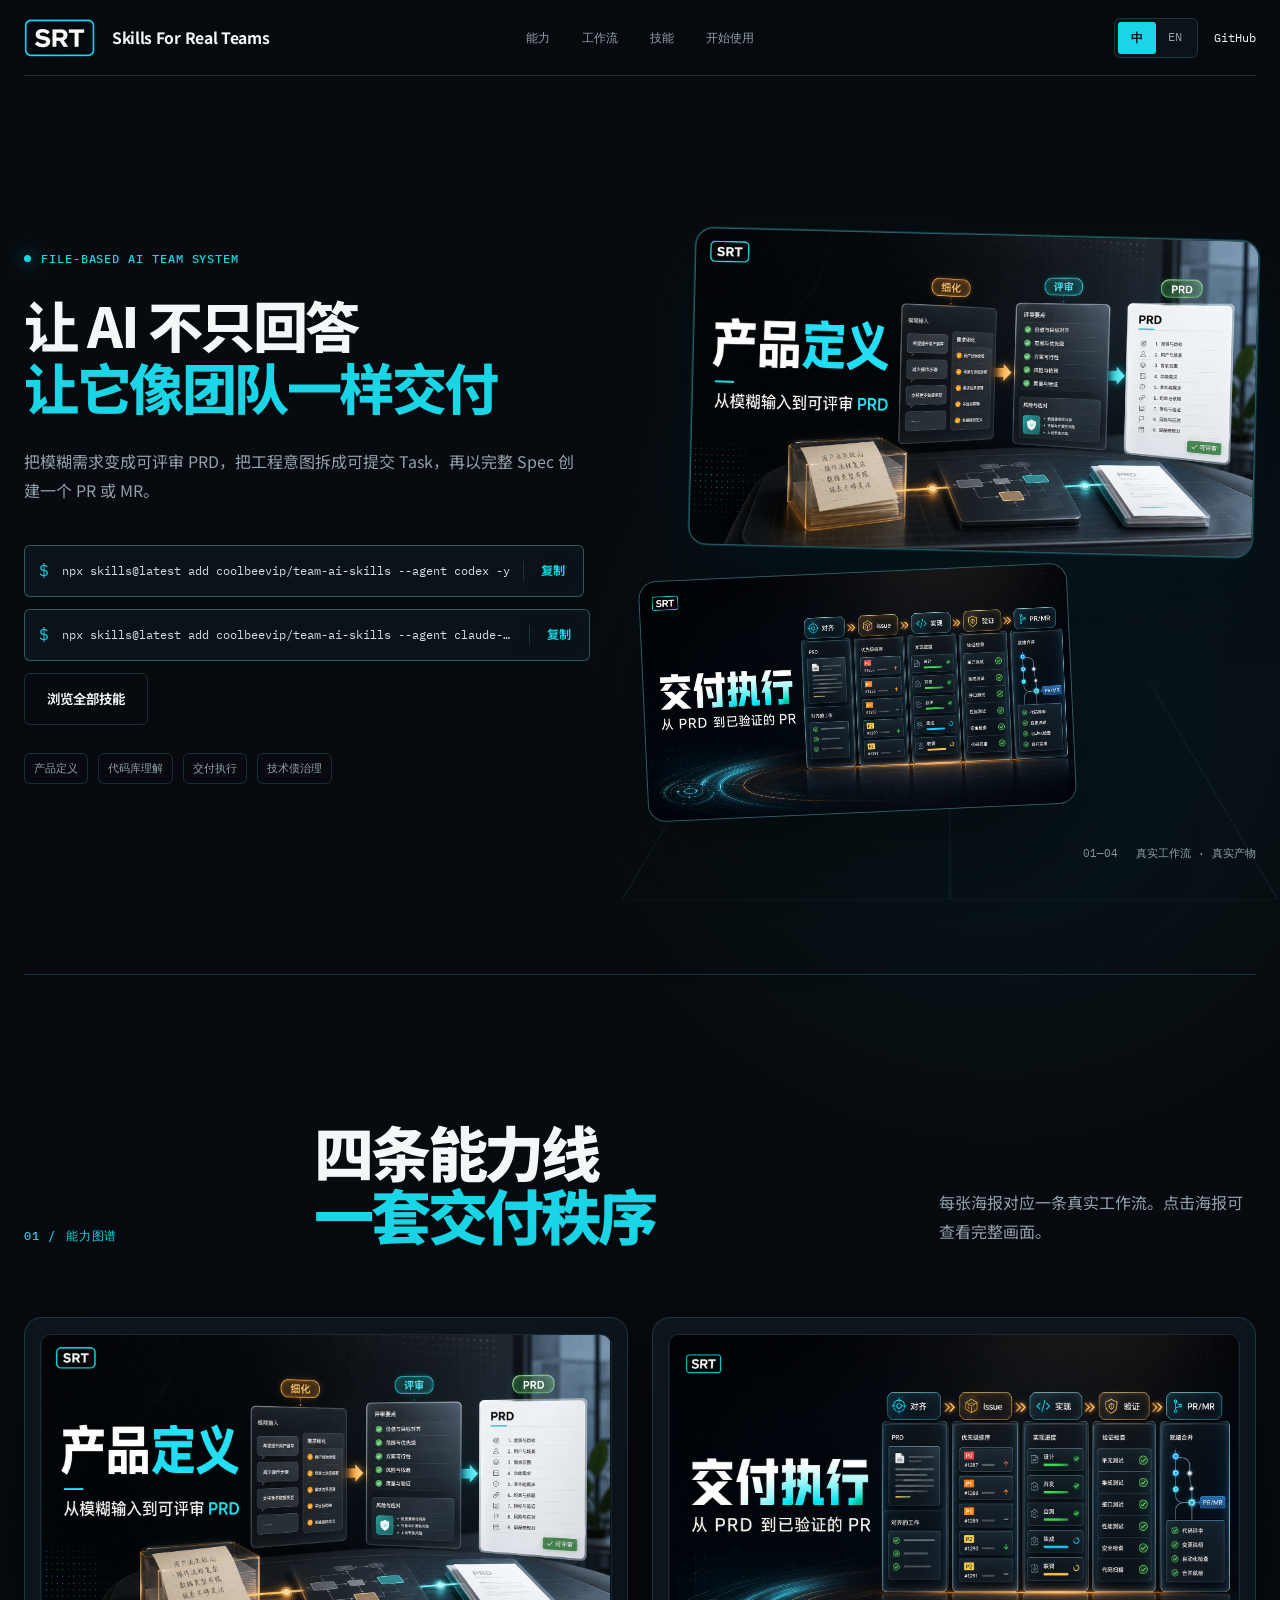
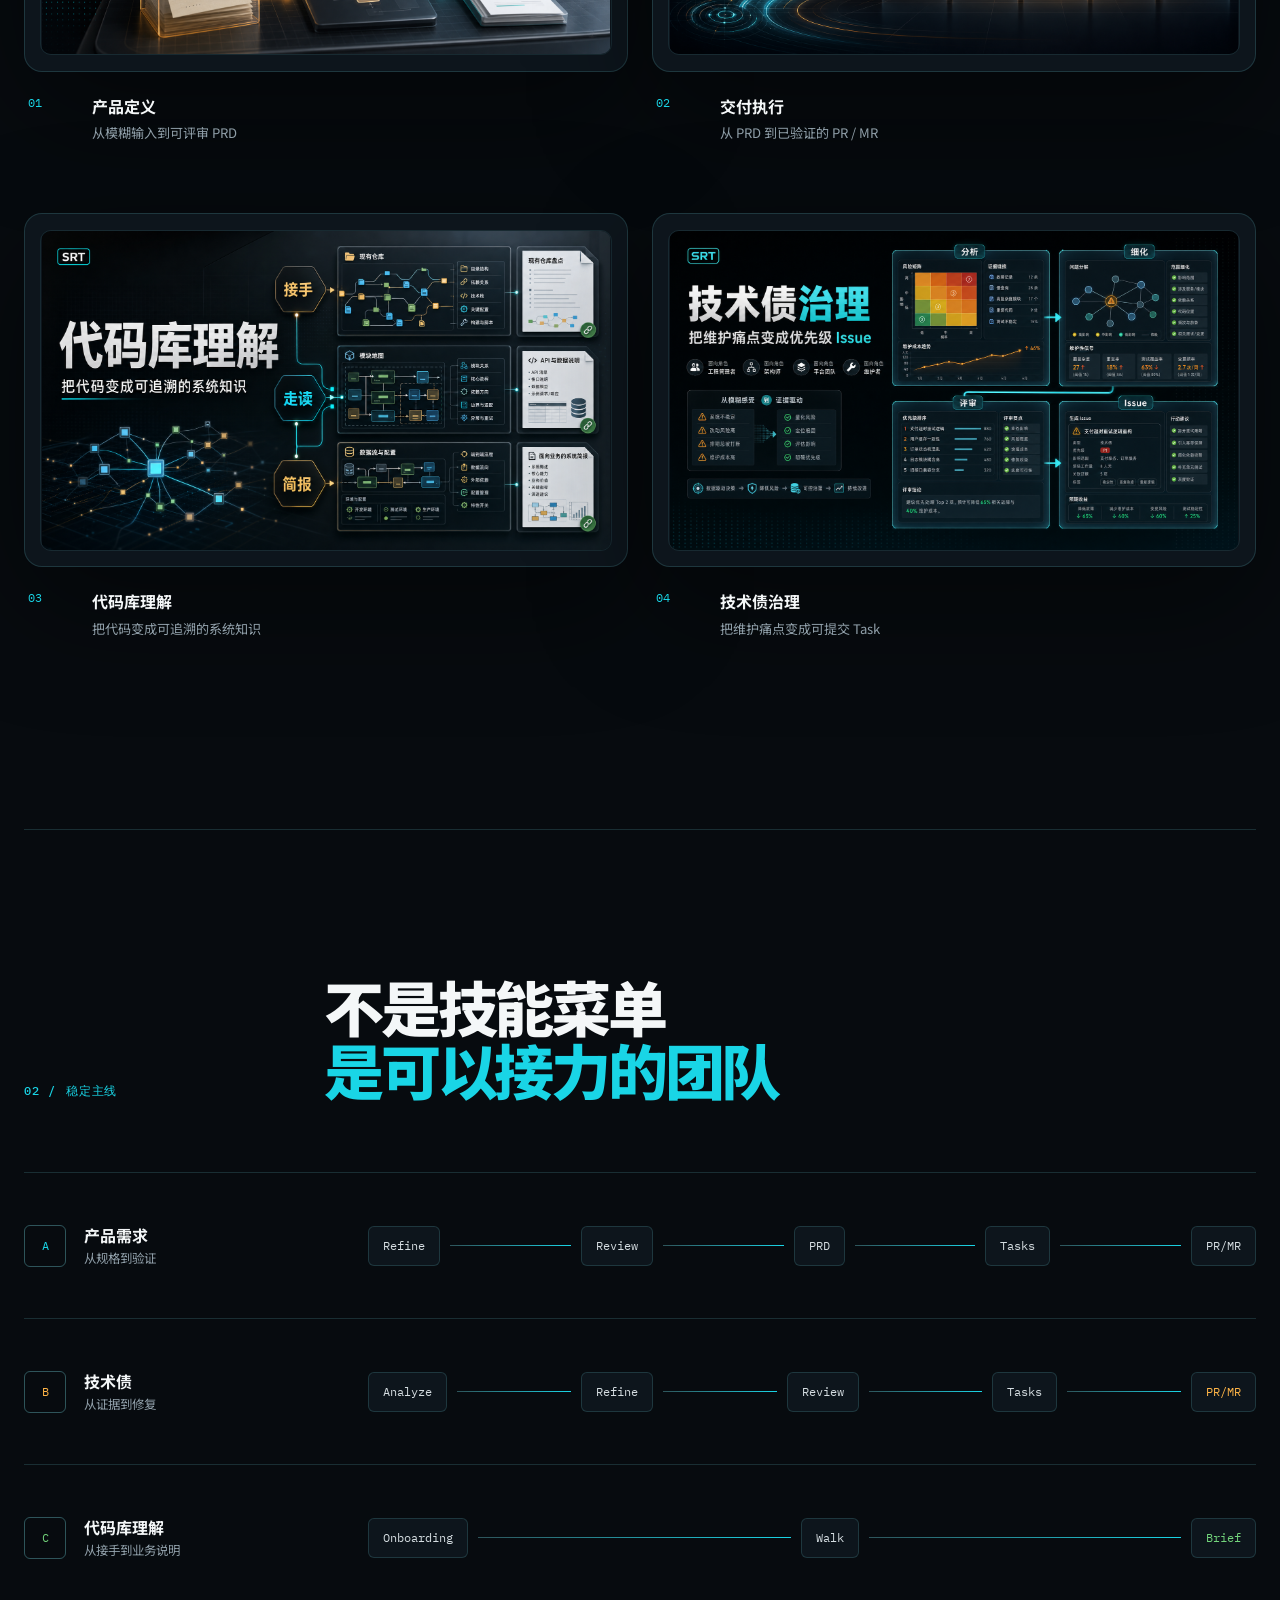
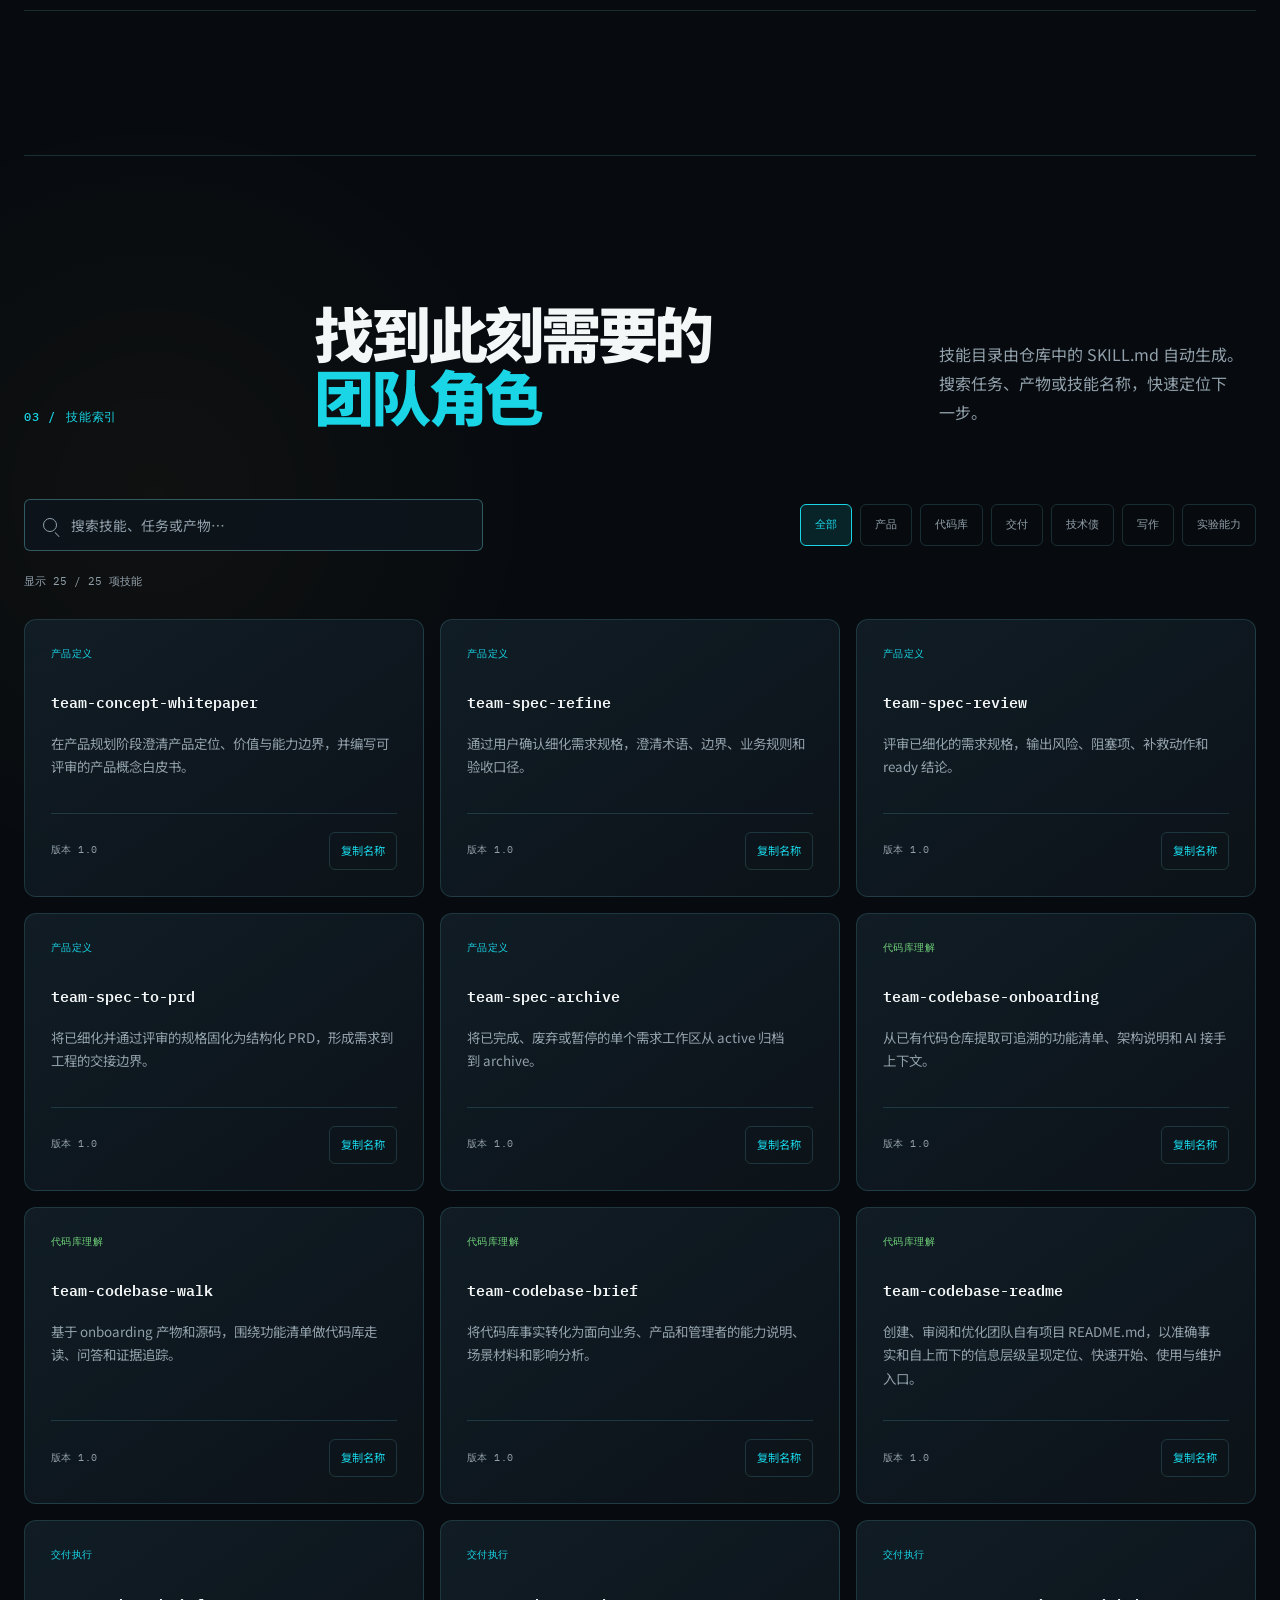
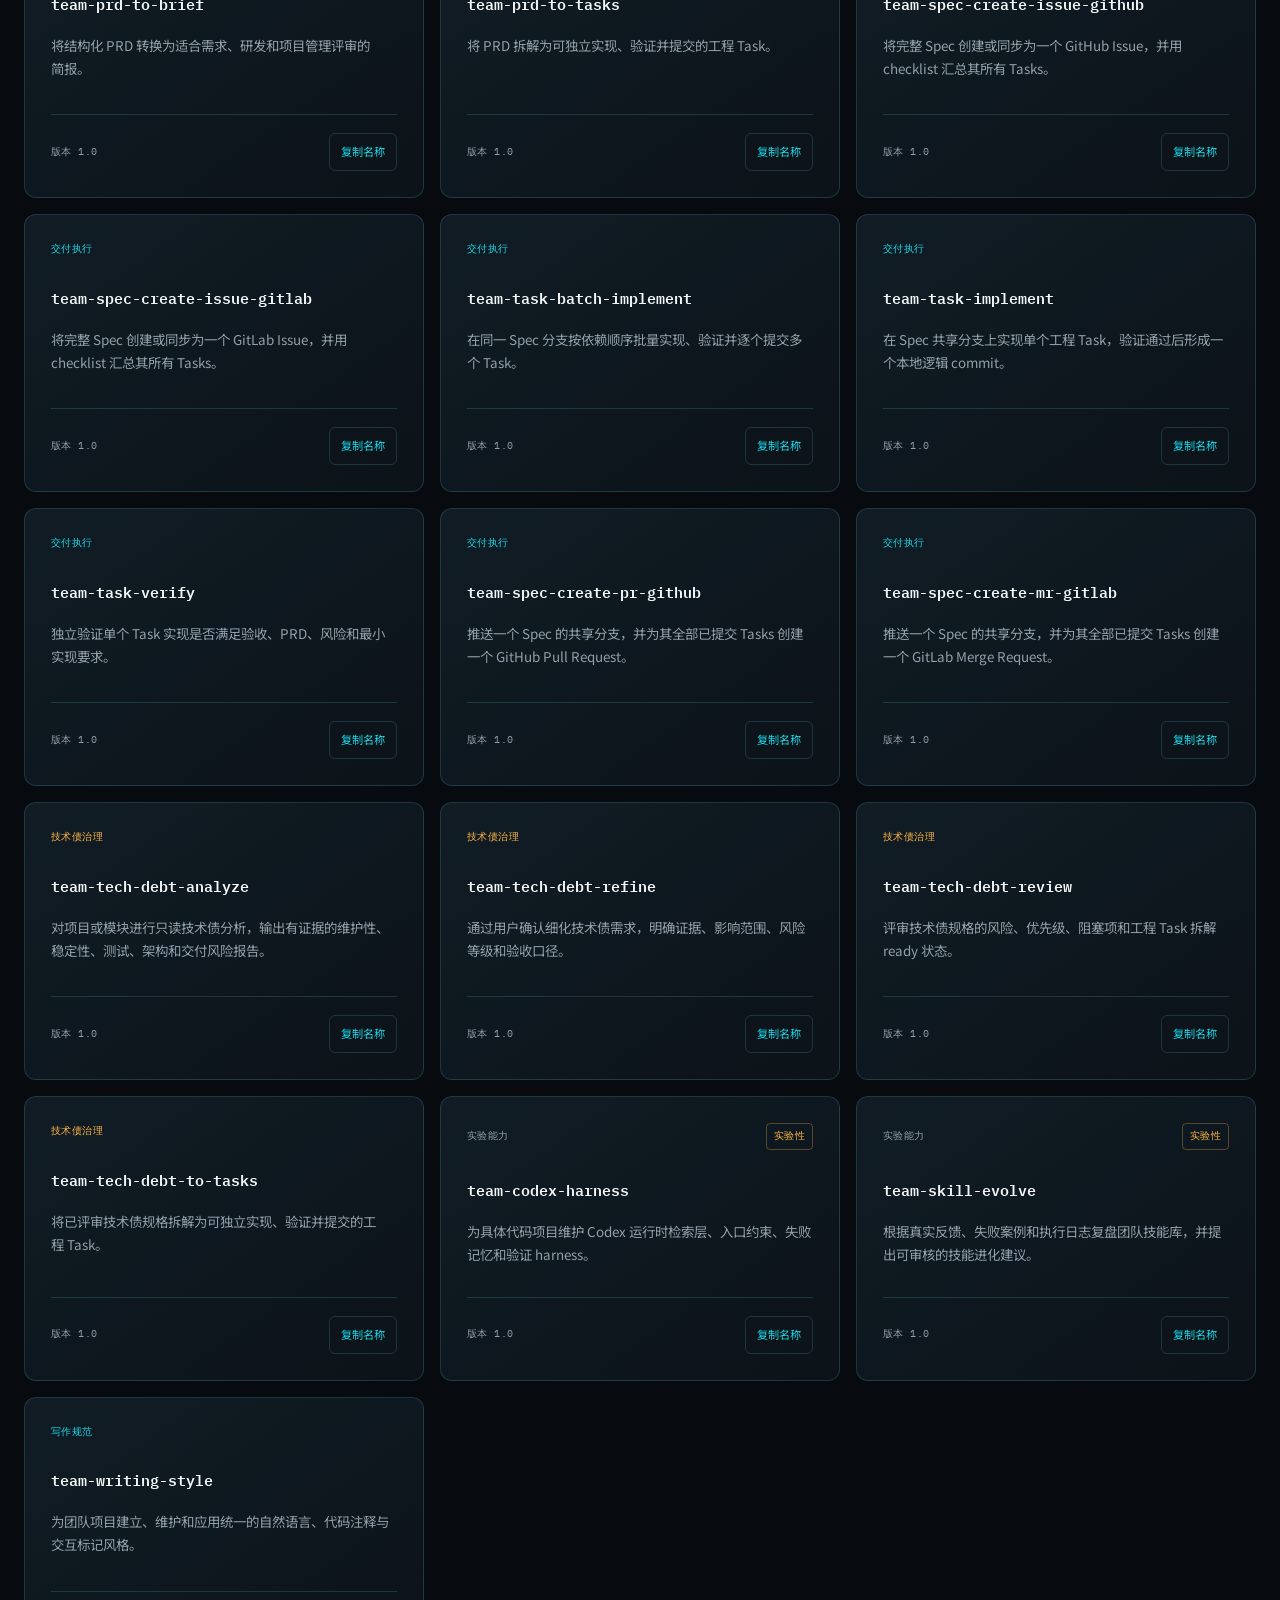
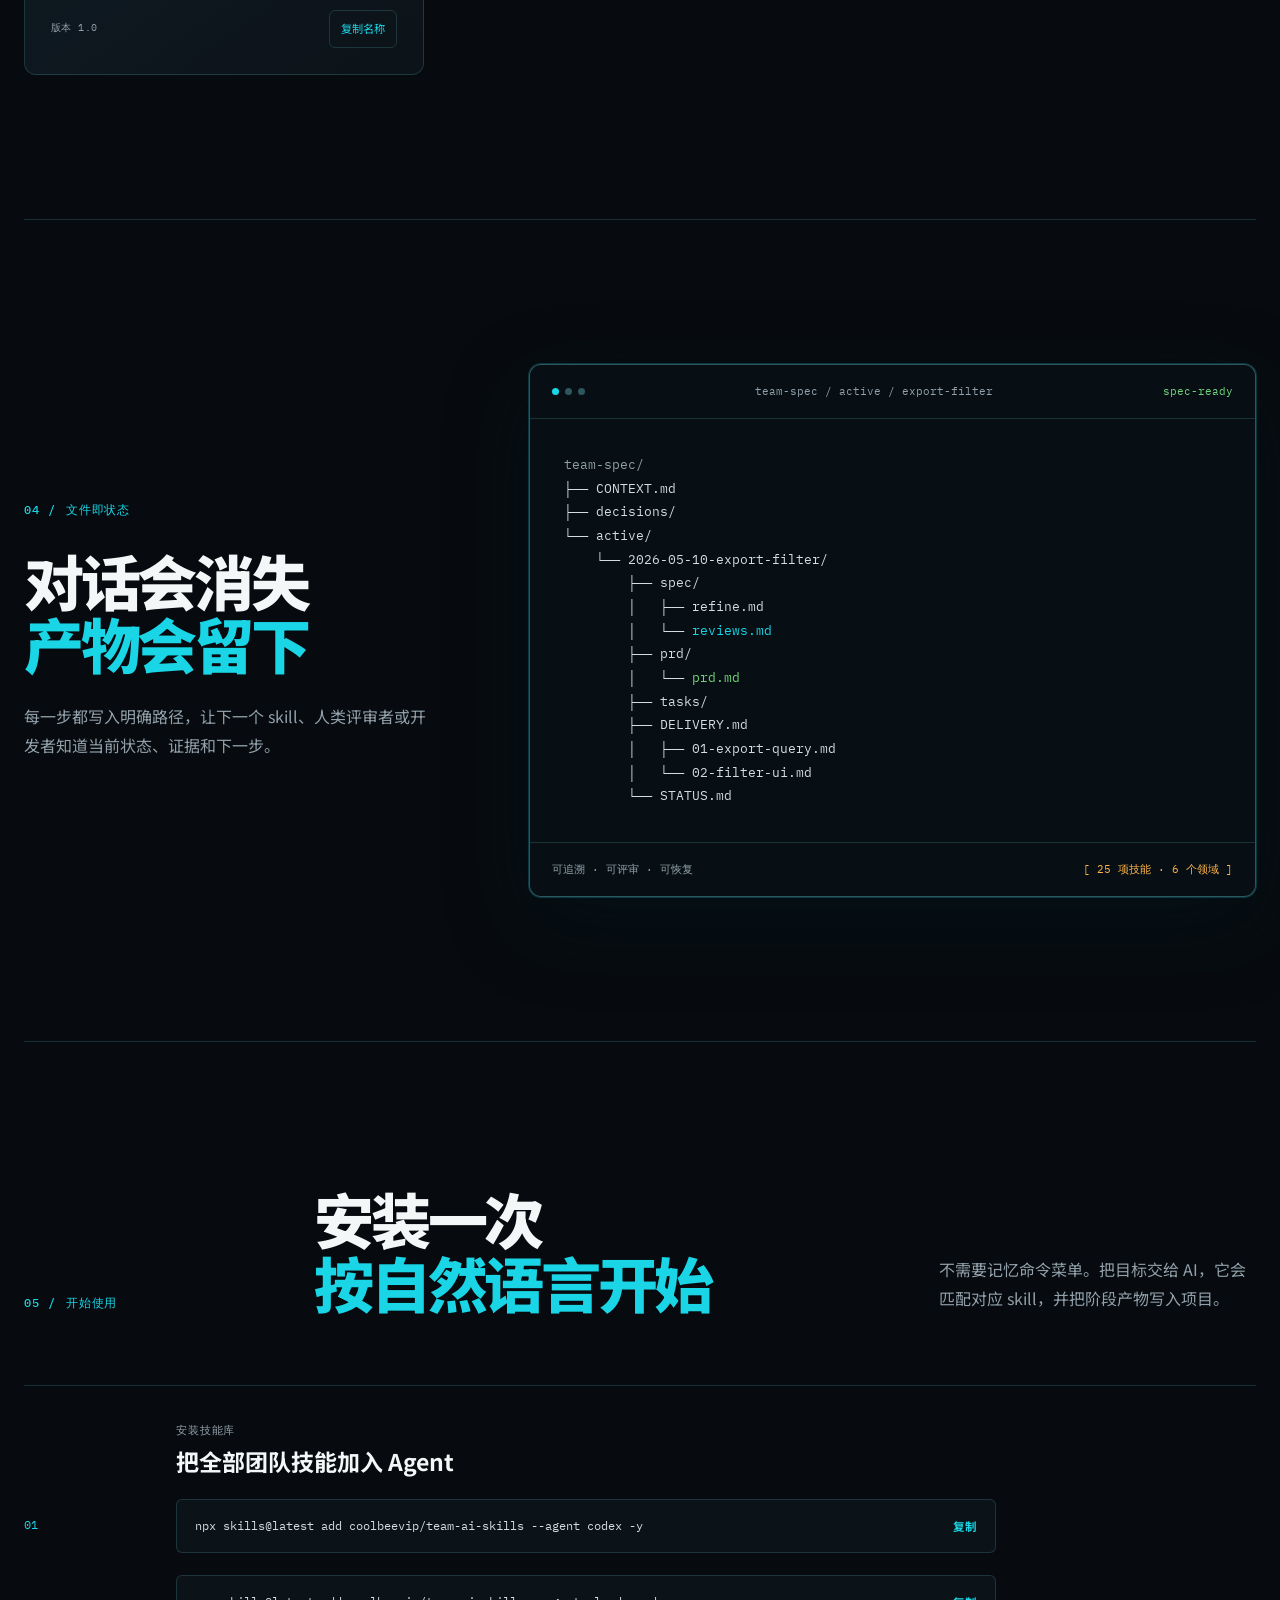
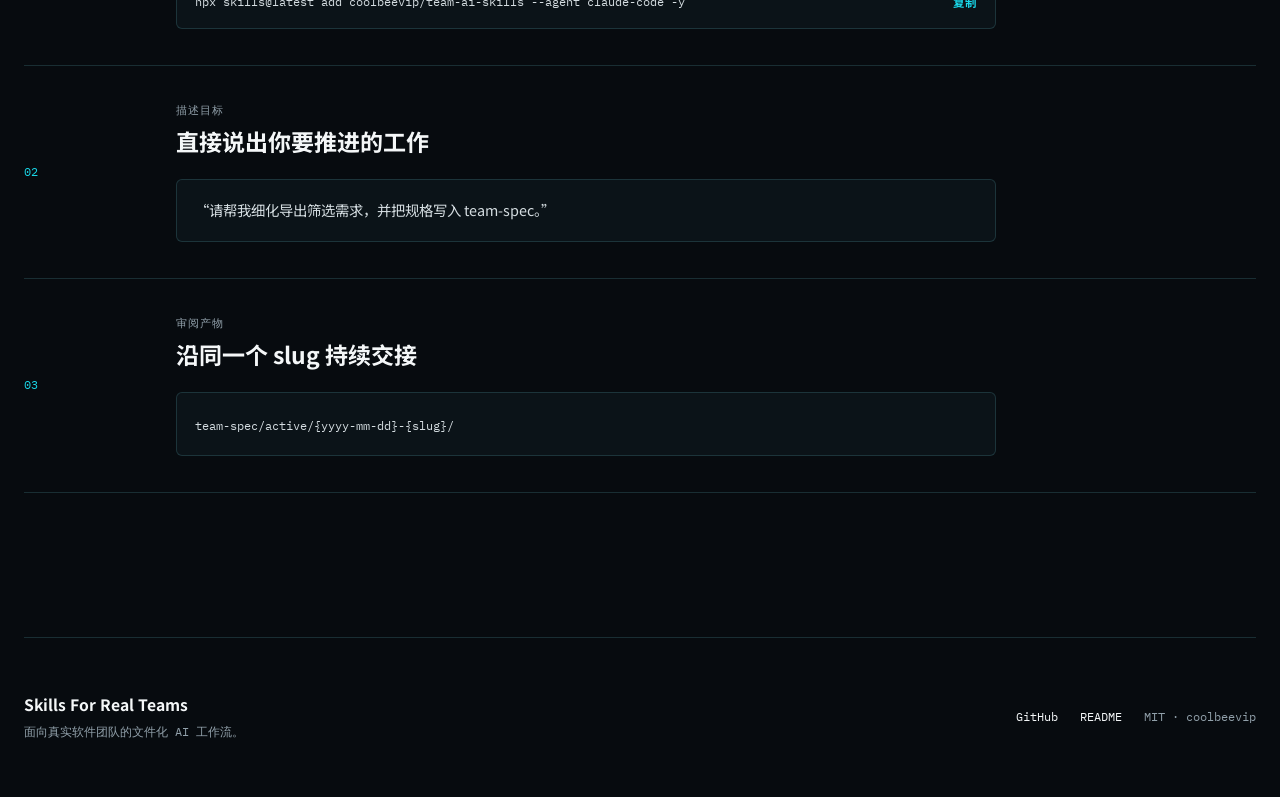
==== commit ff4ba2c2: "refactor(delivery): 用 Spec 级 Task 交付工作流替换 issue 级工作流 移除 issue 级拆解、发布、实现、验证和 PR/MR 技能，引入 Task 级工作流。 核" ====
--- a/website/index.html
+++ b/website/index.html
@@ -74,7 +74,7 @@
         <p class="eyebrow"><span class="signal-dot"></span><span data-i18n="heroEyebrow">FILE-BASED AI TEAM SYSTEM</span></p>
         <h1 data-i18n-html="heroTitle"><span class="title-line title-line-primary">让 AI 不只回答</span><span class="title-line"><span class="title-segment">让它像团队</span><span class="title-segment">一样交付</span></span></h1>
         <p class="hero-description" data-i18n="heroDescription">
-          把模糊需求变成可评审 PRD，把工程意图变成可验证 Issue，再把实现推进到 PR 或 MR。
+          把模糊需求变成可评审 PRD，把工程意图拆成可提交 Task，再以完整 Spec 创建一个 PR 或 MR。
         </p>
 
         <div class="hero-actions">
@@ -164,13 +164,13 @@
 
         <article class="capability-card capability-debt">
           <button class="poster-button" type="button" data-poster-modal="tech-debt" aria-label="查看技术债治理海报">
-            <img data-poster="tech-debt" src="assets/srt-brand/posters/zh/tech-debt.png" width="1672" height="941" loading="lazy" alt="技术债治理：把维护痛点变成优先级 Issue" />
+            <img data-poster="tech-debt" src="assets/srt-brand/posters/zh/tech-debt.png" width="1672" height="941" loading="lazy" alt="技术债治理：把维护痛点变成可提交 Task" />
           </button>
           <div class="capability-meta">
             <span class="capability-number">04</span>
             <div>
               <h3 data-i18n="debtTitle">技术债治理</h3>
-              <p data-i18n="debtDescription">把维护痛点变成优先级 Issue</p>
+              <p data-i18n="debtDescription">把维护痛点变成可提交 Task</p>
             </div>
           </div>
         </article>
@@ -193,7 +193,7 @@
             </div>
           </div>
           <div class="route-steps" aria-label="Product workflow">
-            <span>Refine</span><i></i><span>Review</span><i></i><span>PRD</span><i></i><span>Issues</span><i></i><span>Verify</span>
+            <span>Refine</span><i></i><span>Review</span><i></i><span>PRD</span><i></i><span>Tasks</span><i></i><span>PR/MR</span>
           </div>
         </article>
 
@@ -206,7 +206,7 @@
             </div>
           </div>
           <div class="route-steps" aria-label="Technical debt workflow">
-            <span>Analyze</span><i></i><span>Refine</span><i></i><span>Review</span><i></i><span>Issues</span><i></i><span>Verify</span>
+            <span>Analyze</span><i></i><span>Refine</span><i></i><span>Review</span><i></i><span>Tasks</span><i></i><span>PR/MR</span>
           </div>
         </article>
 
@@ -290,7 +290,8 @@
         │   └── <span class="tree-cyan">reviews.md</span>
         ├── prd/
         │   └── <span class="tree-green">prd.md</span>
-        ├── issues/
+        ├── tasks/
+        ├── DELIVERY.md
         │   ├── 01-export-query.md
         │   └── 02-filter-ui.md
         └── STATUS.md</pre>
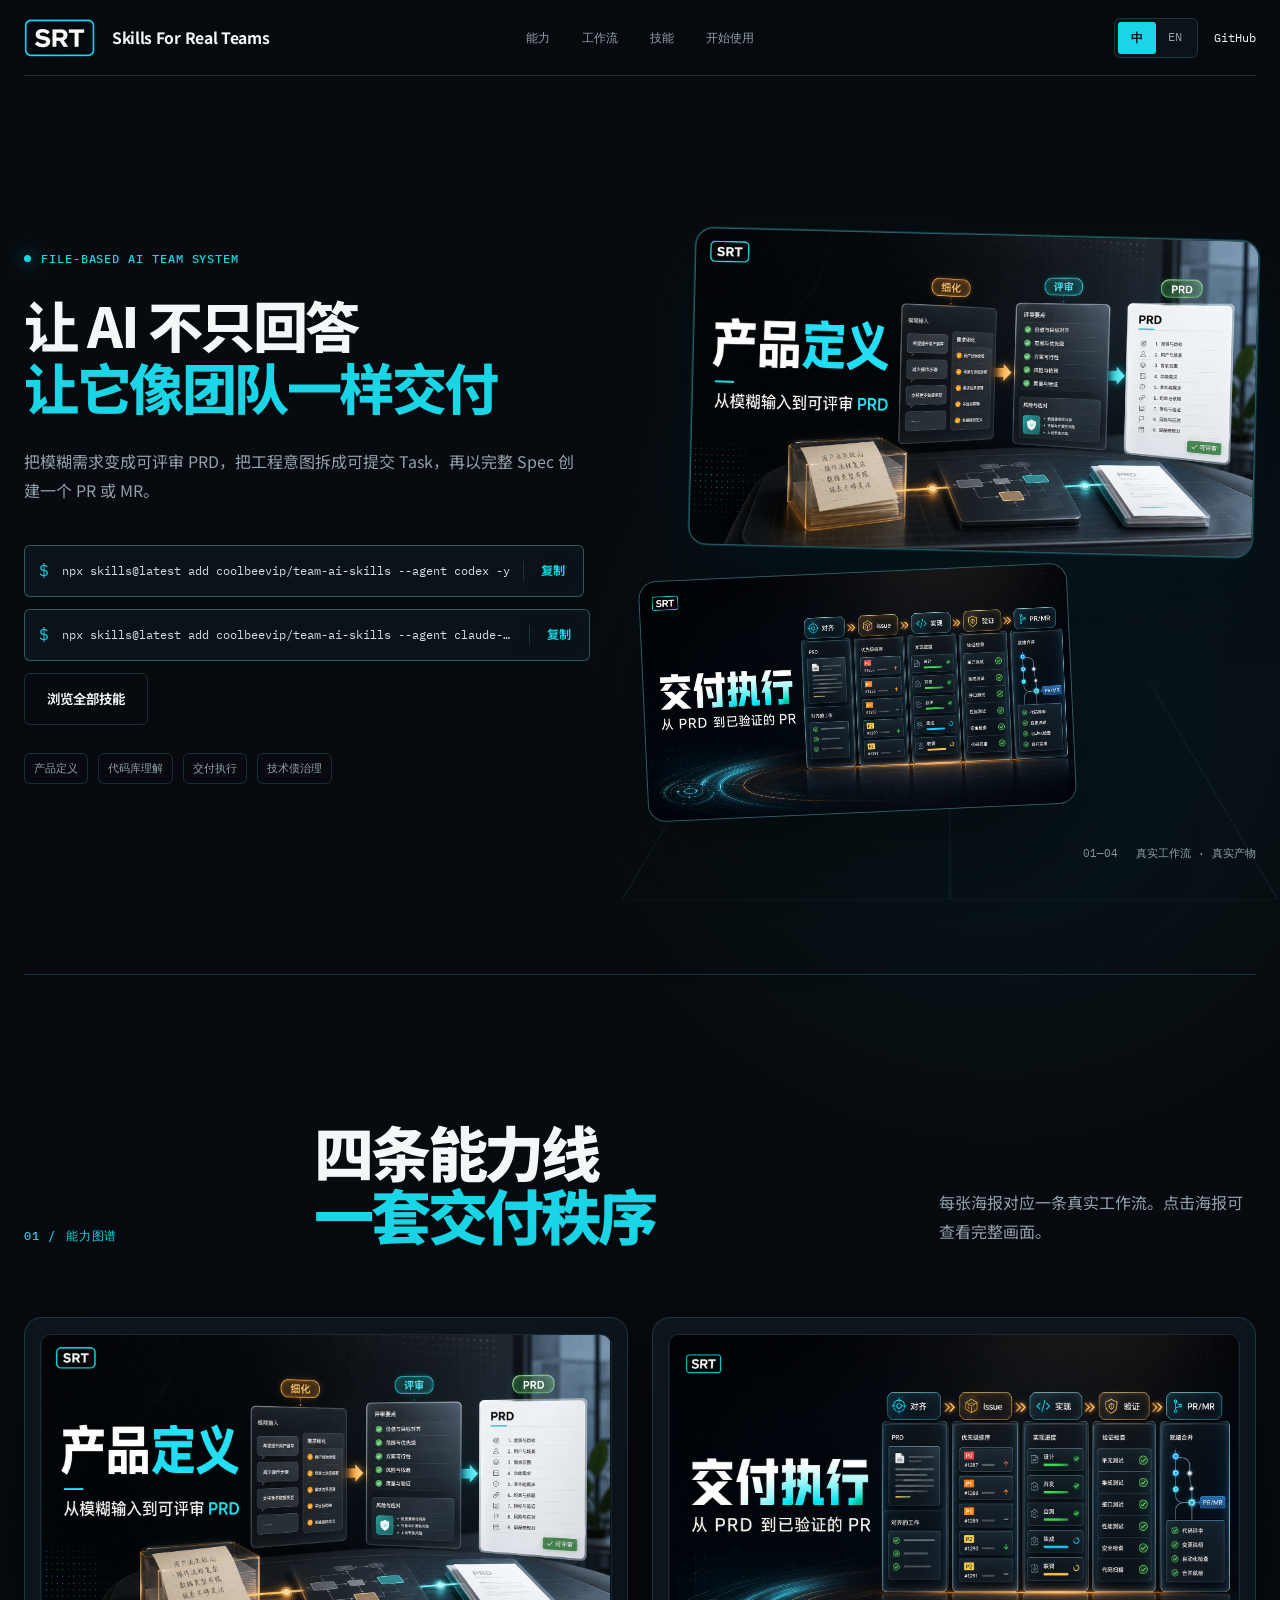
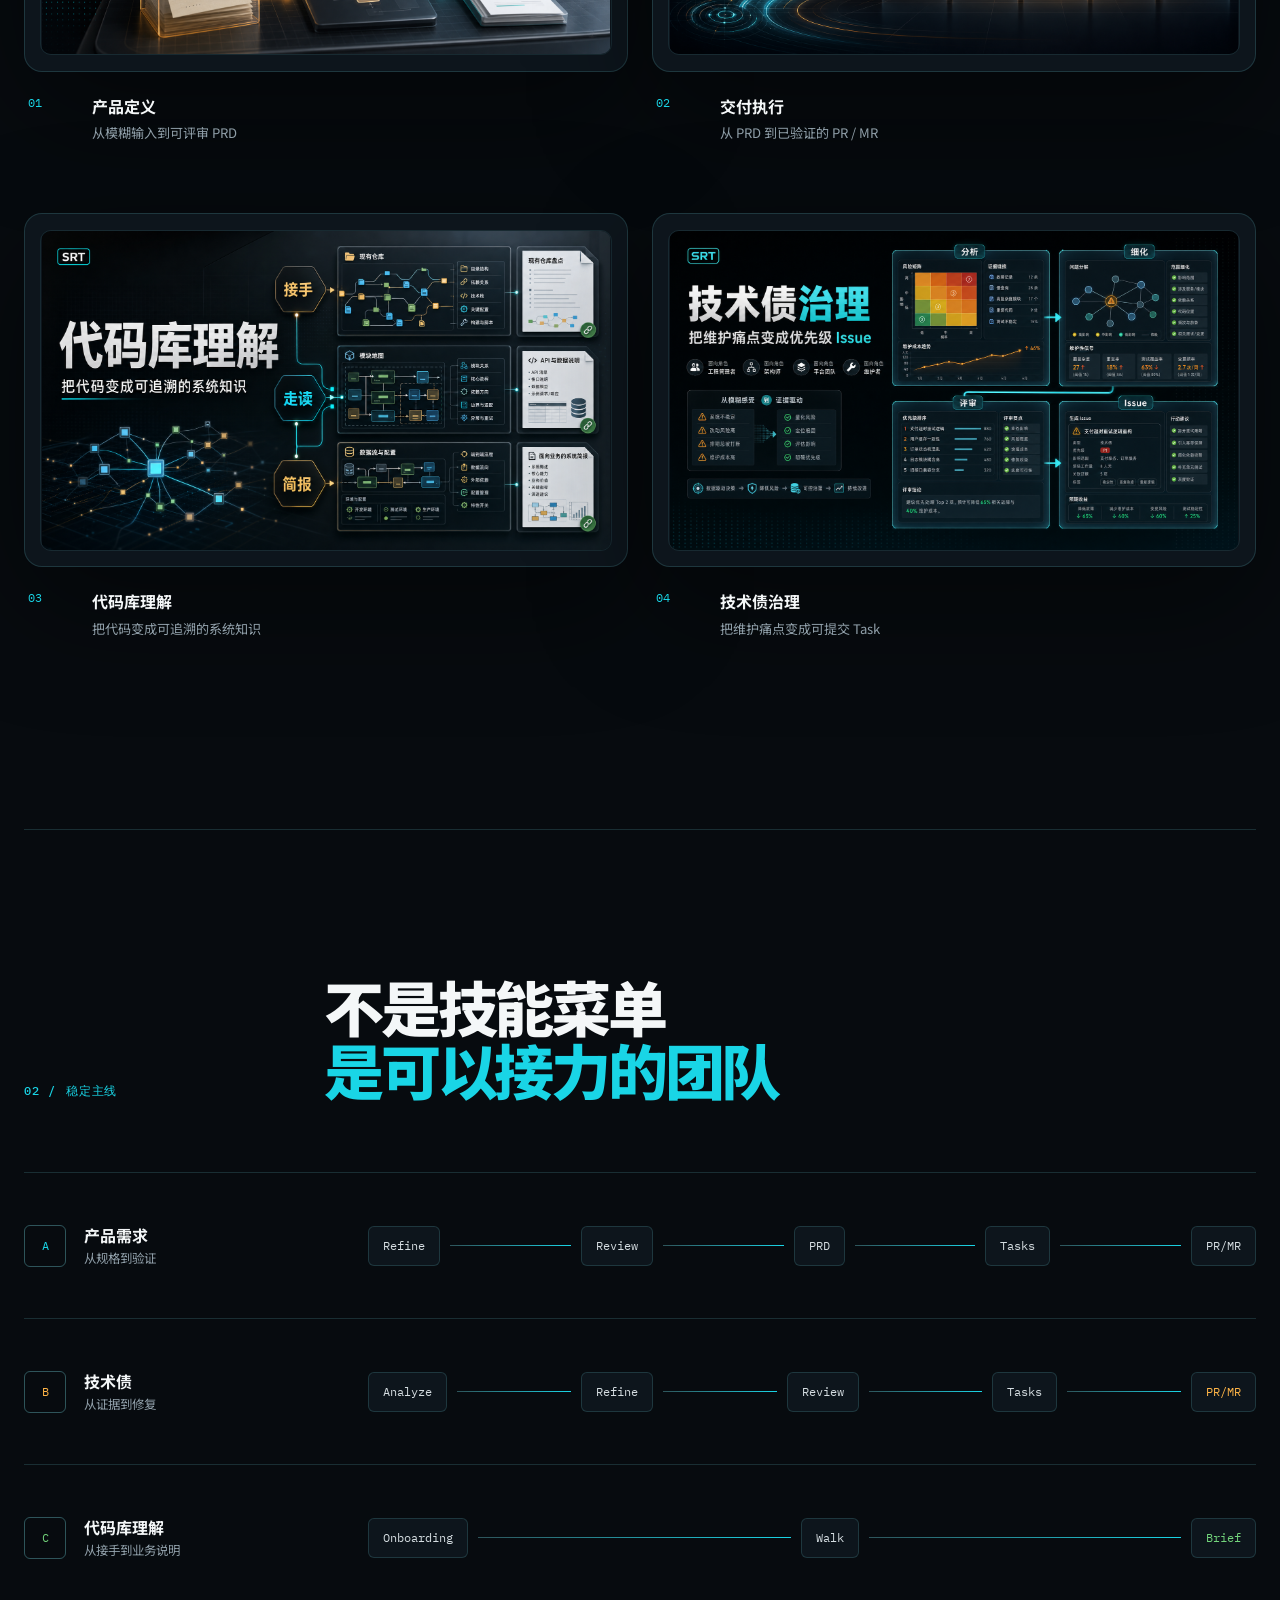
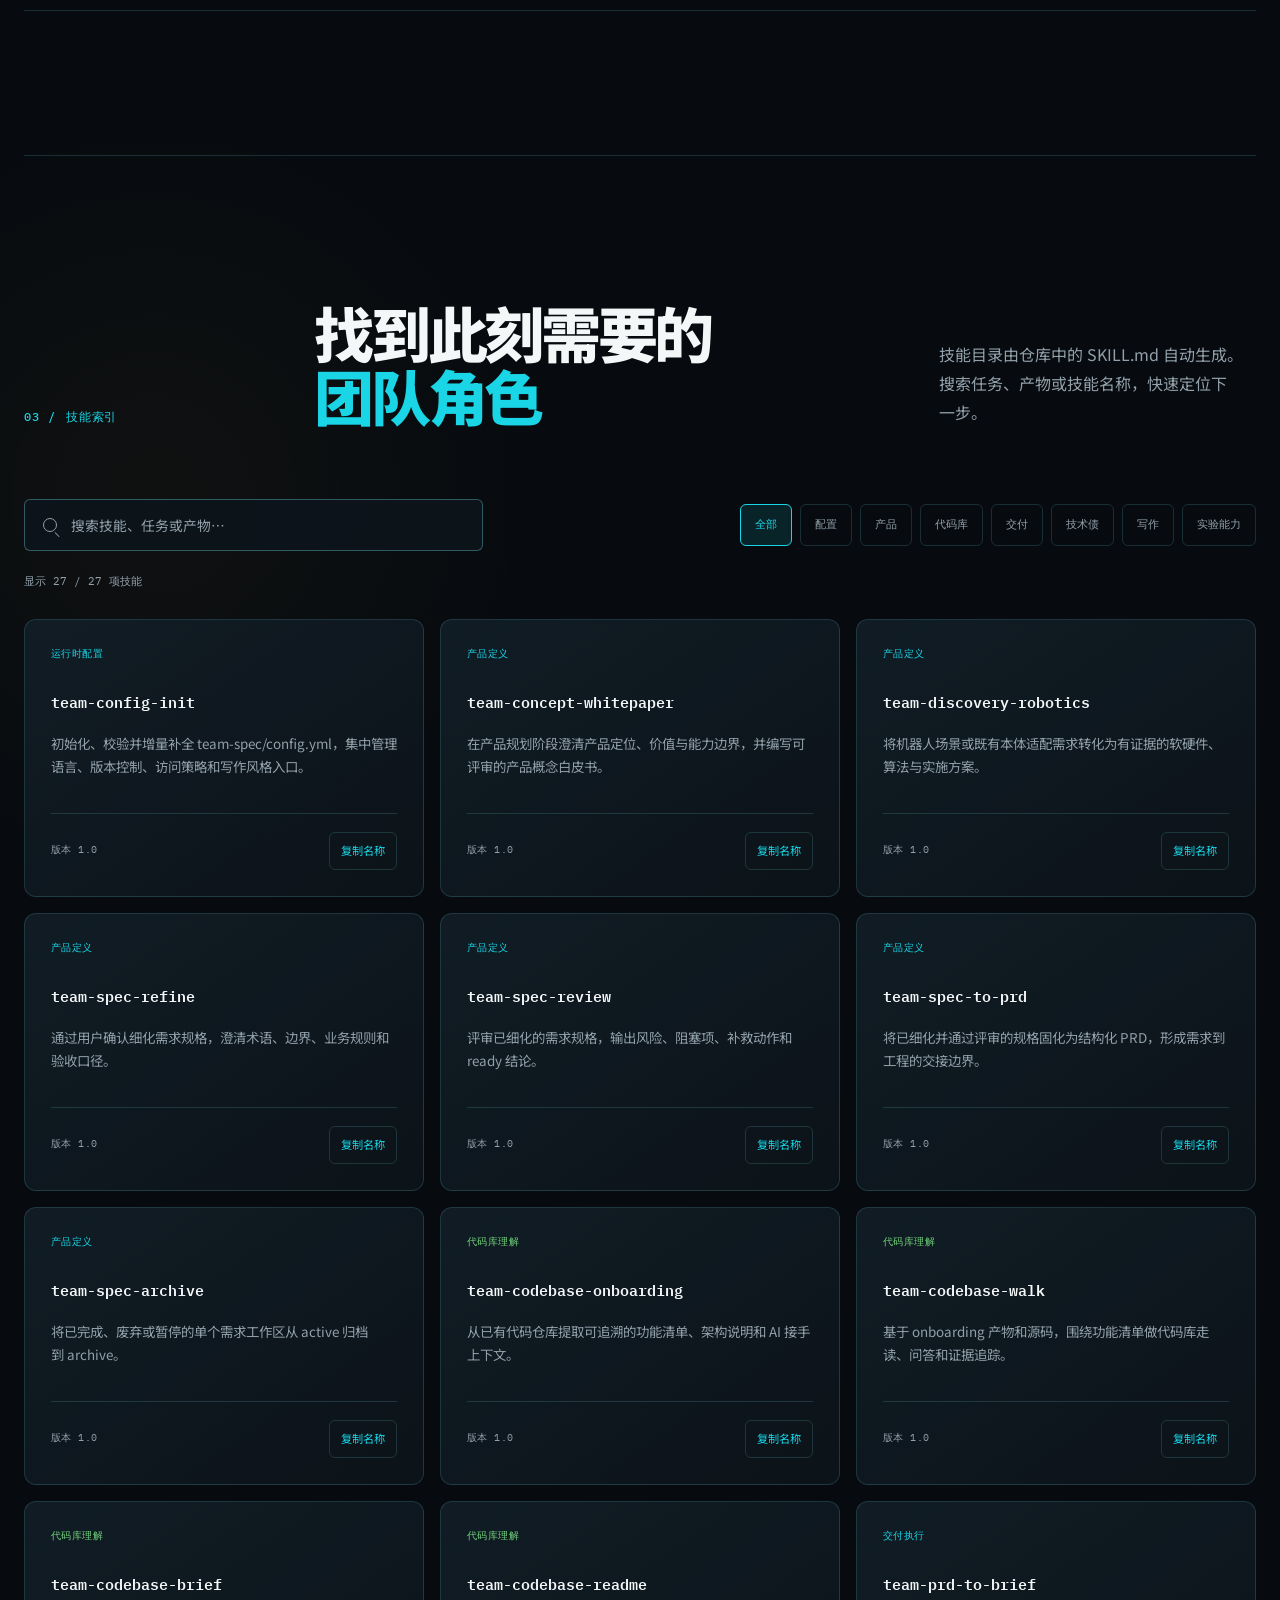
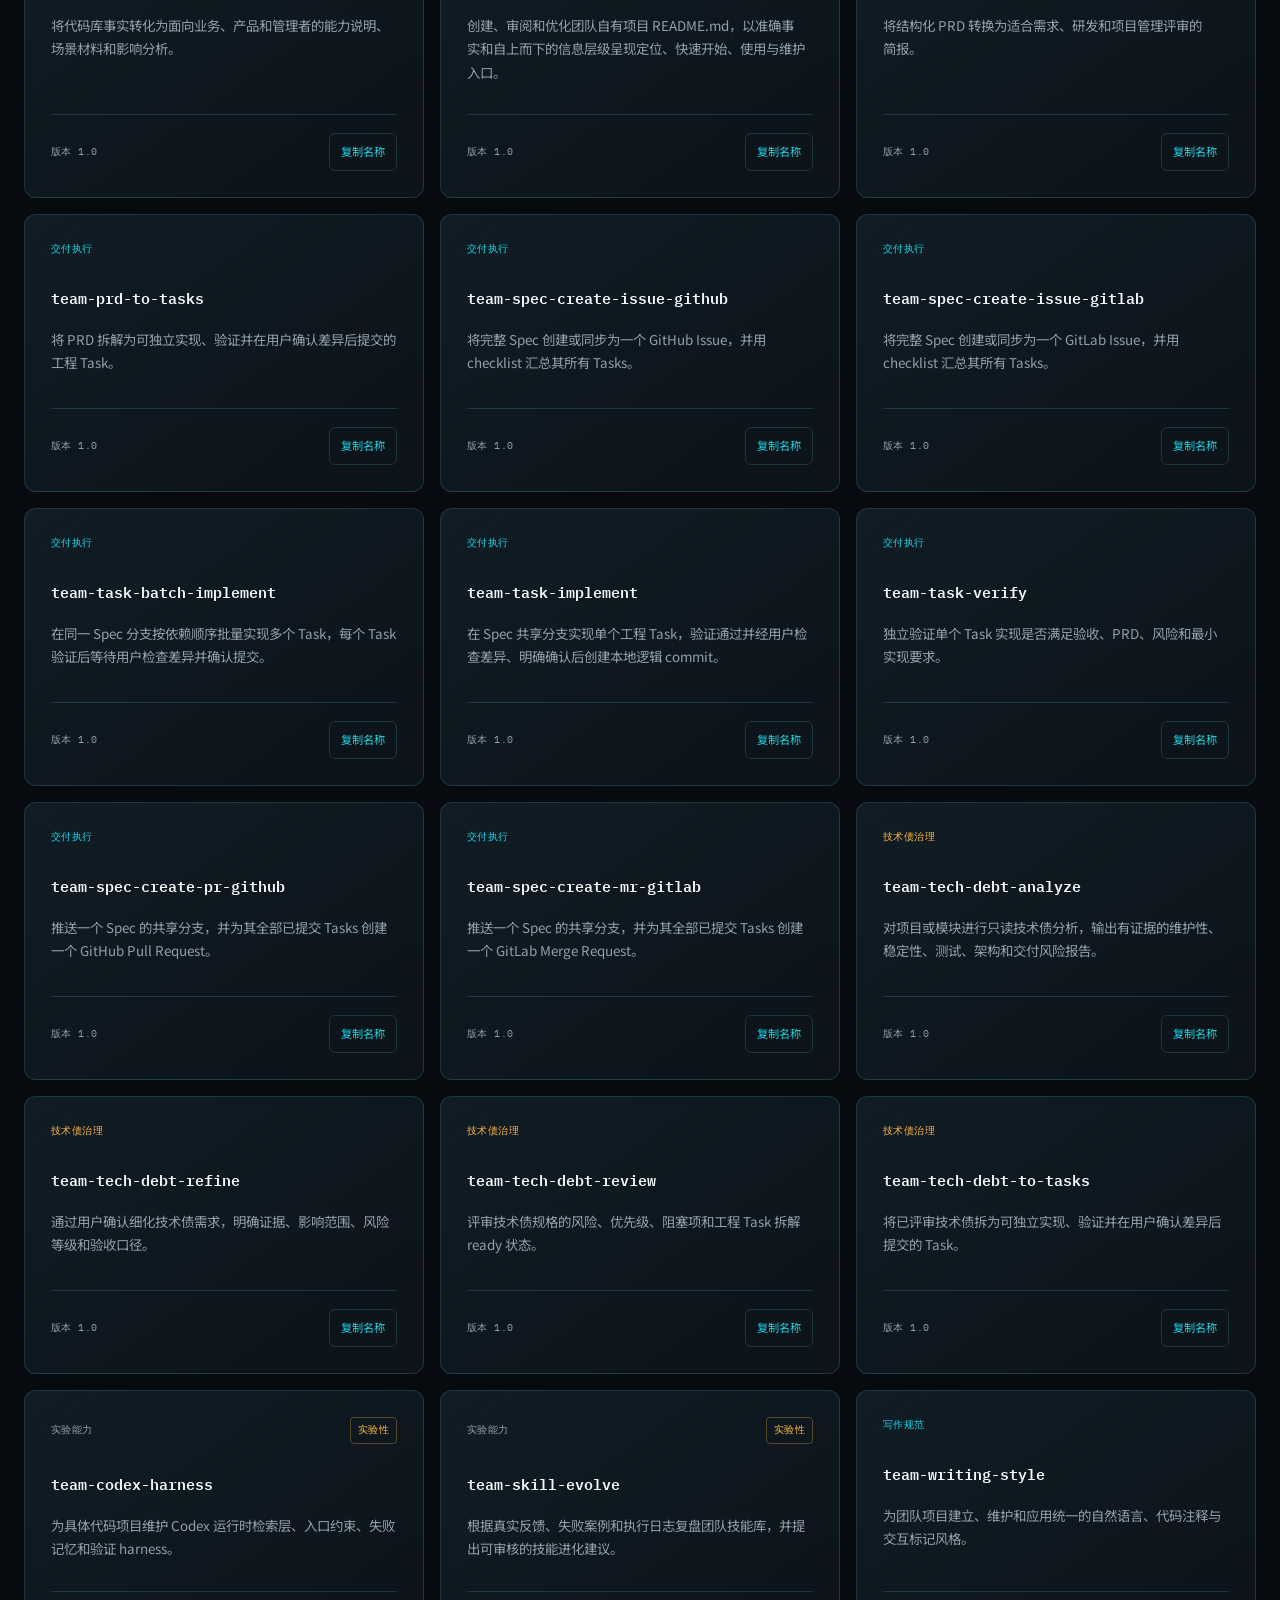
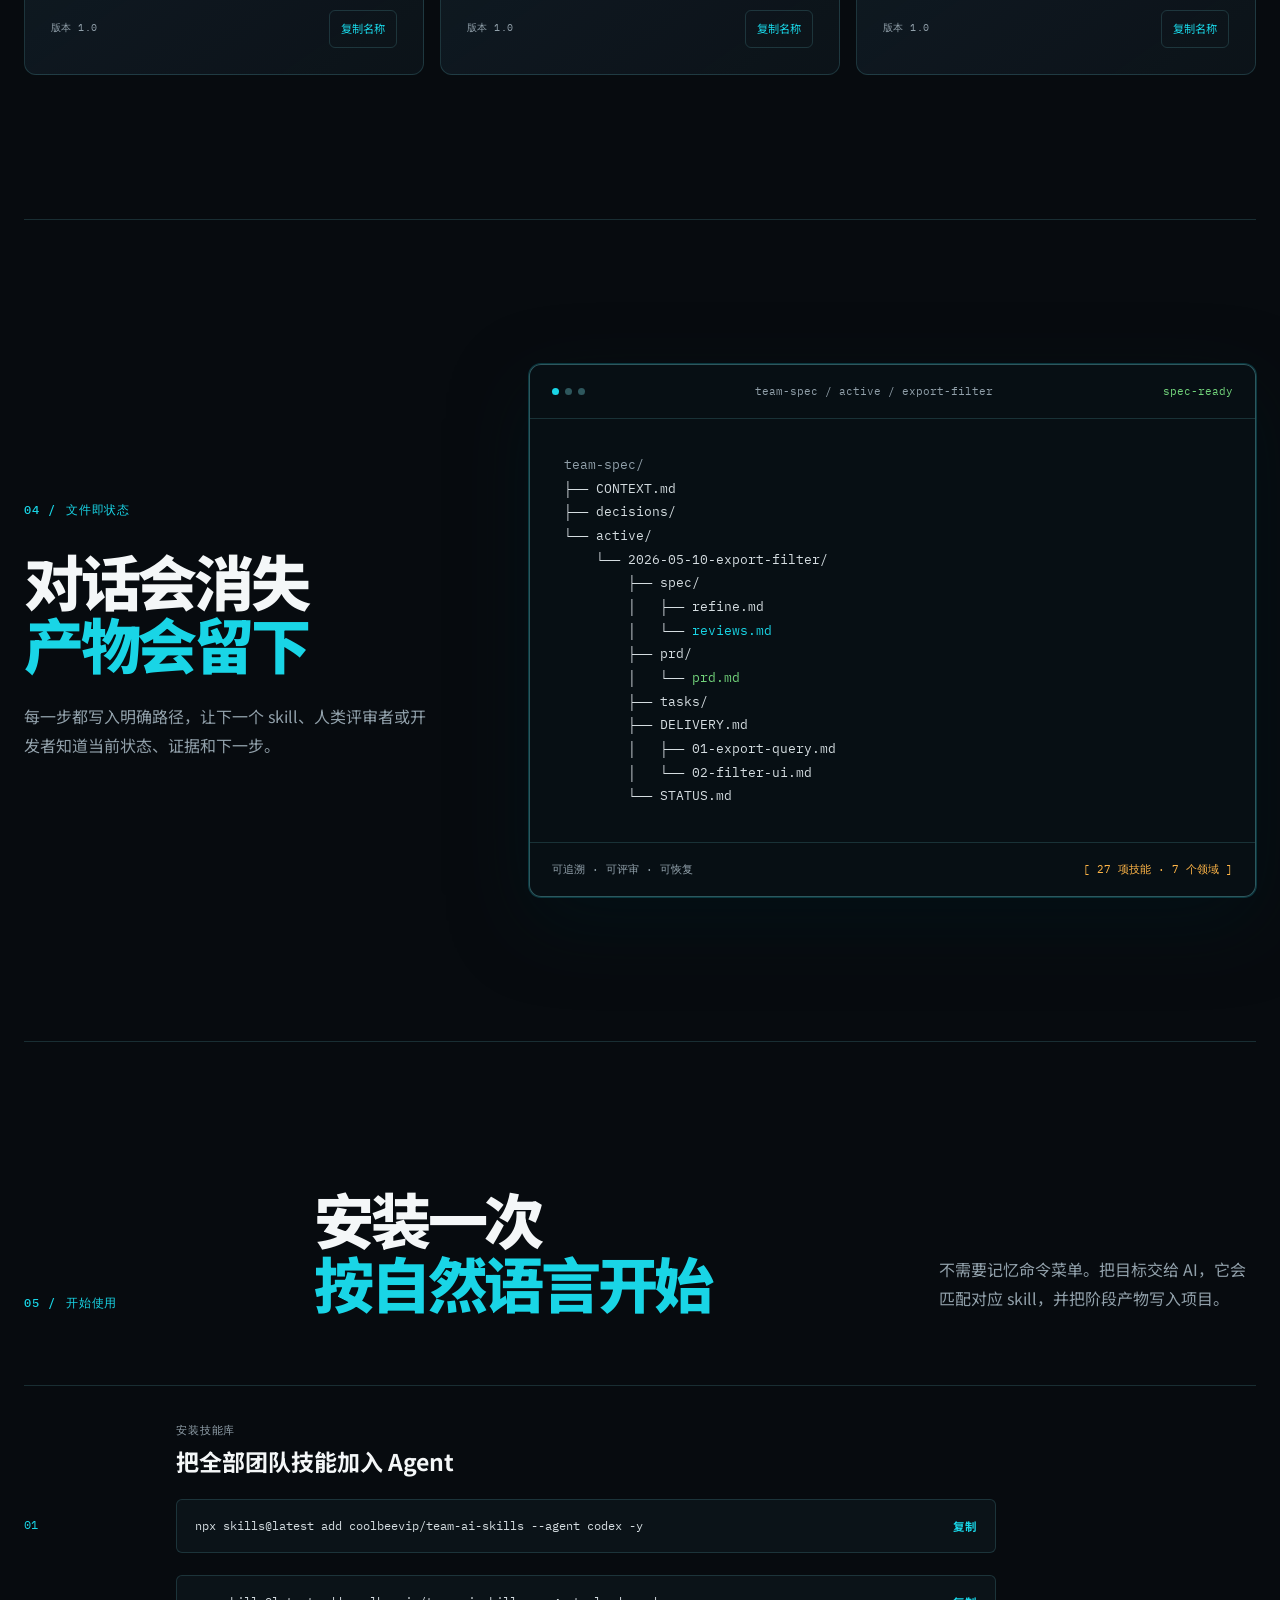
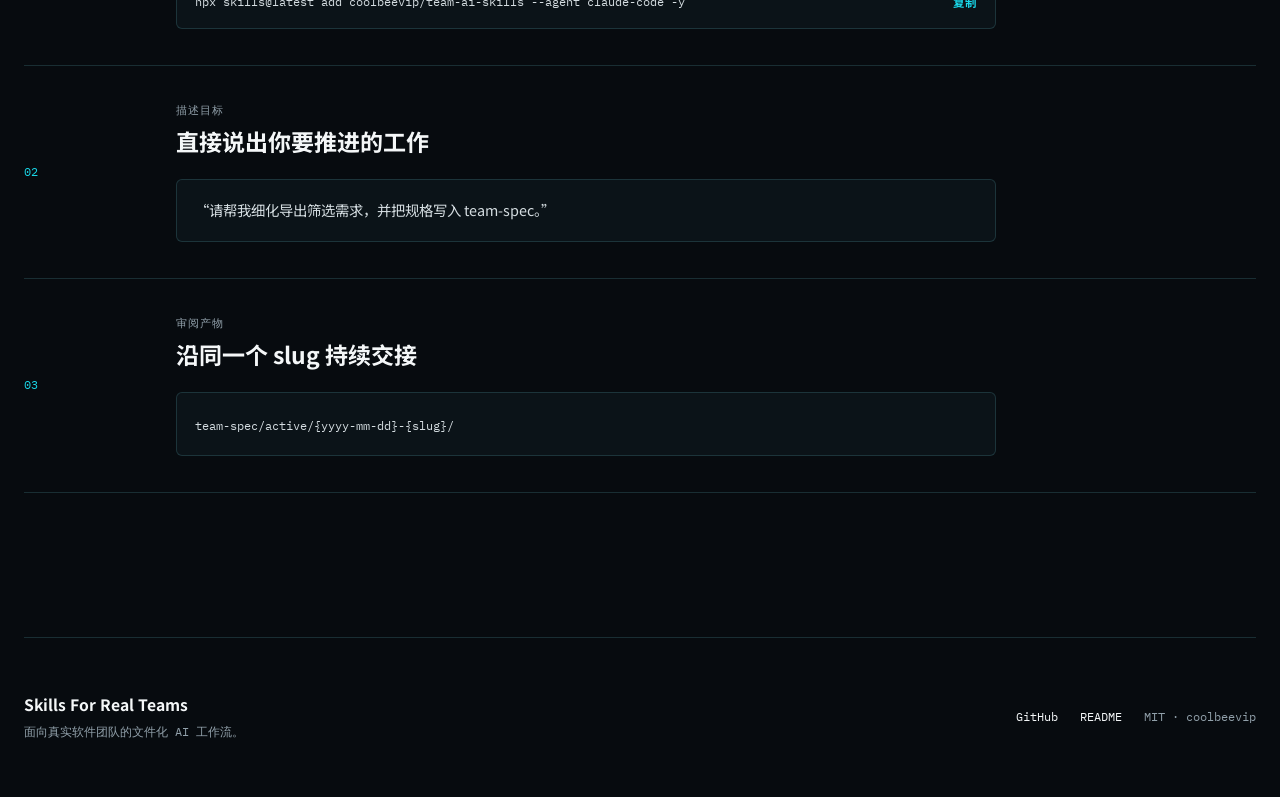
==== commit f57e7730: "refactor(config): 新增 team-config-init 技能并统一配置管理 将团队运行时配置初始化、校验和增量补全职责集中到 team-config-init 技能，消除各业务技能" ====
--- a/website/index.html
+++ b/website/index.html
@@ -243,6 +243,7 @@
         </label>
         <div class="skill-filters" role="group" aria-label="技能分类筛选" data-i18n-aria-label="skillFilters">
           <button type="button" class="filter-button is-active" data-category="all" aria-pressed="true" data-i18n="filterAll">全部</button>
+          <button type="button" class="filter-button" data-category="config" aria-pressed="false" data-i18n="filterConfig">配置</button>
           <button type="button" class="filter-button" data-category="product" aria-pressed="false" data-i18n="filterProduct">产品</button>
           <button type="button" class="filter-button" data-category="codebase" aria-pressed="false" data-i18n="filterCodebase">代码库</button>
           <button type="button" class="filter-button" data-category="delivery" aria-pressed="false" data-i18n="filterDelivery">交付</button>
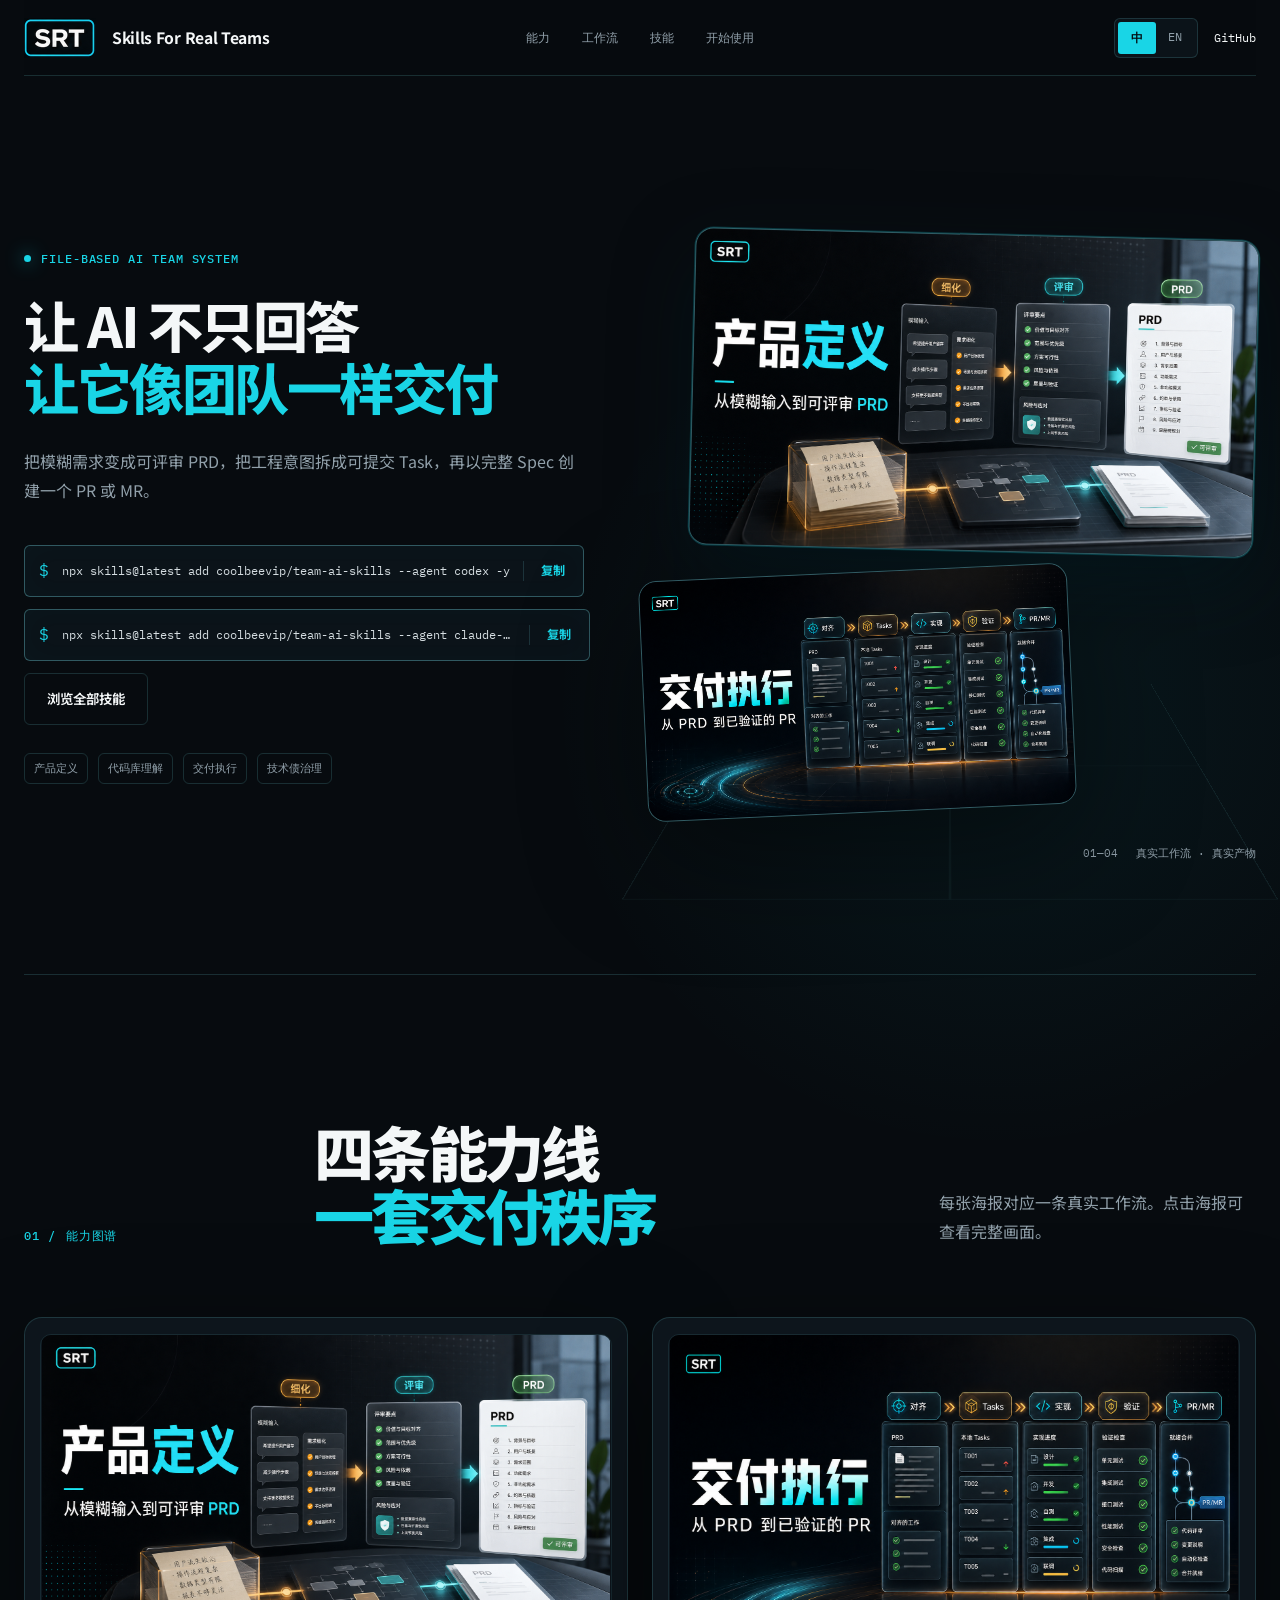
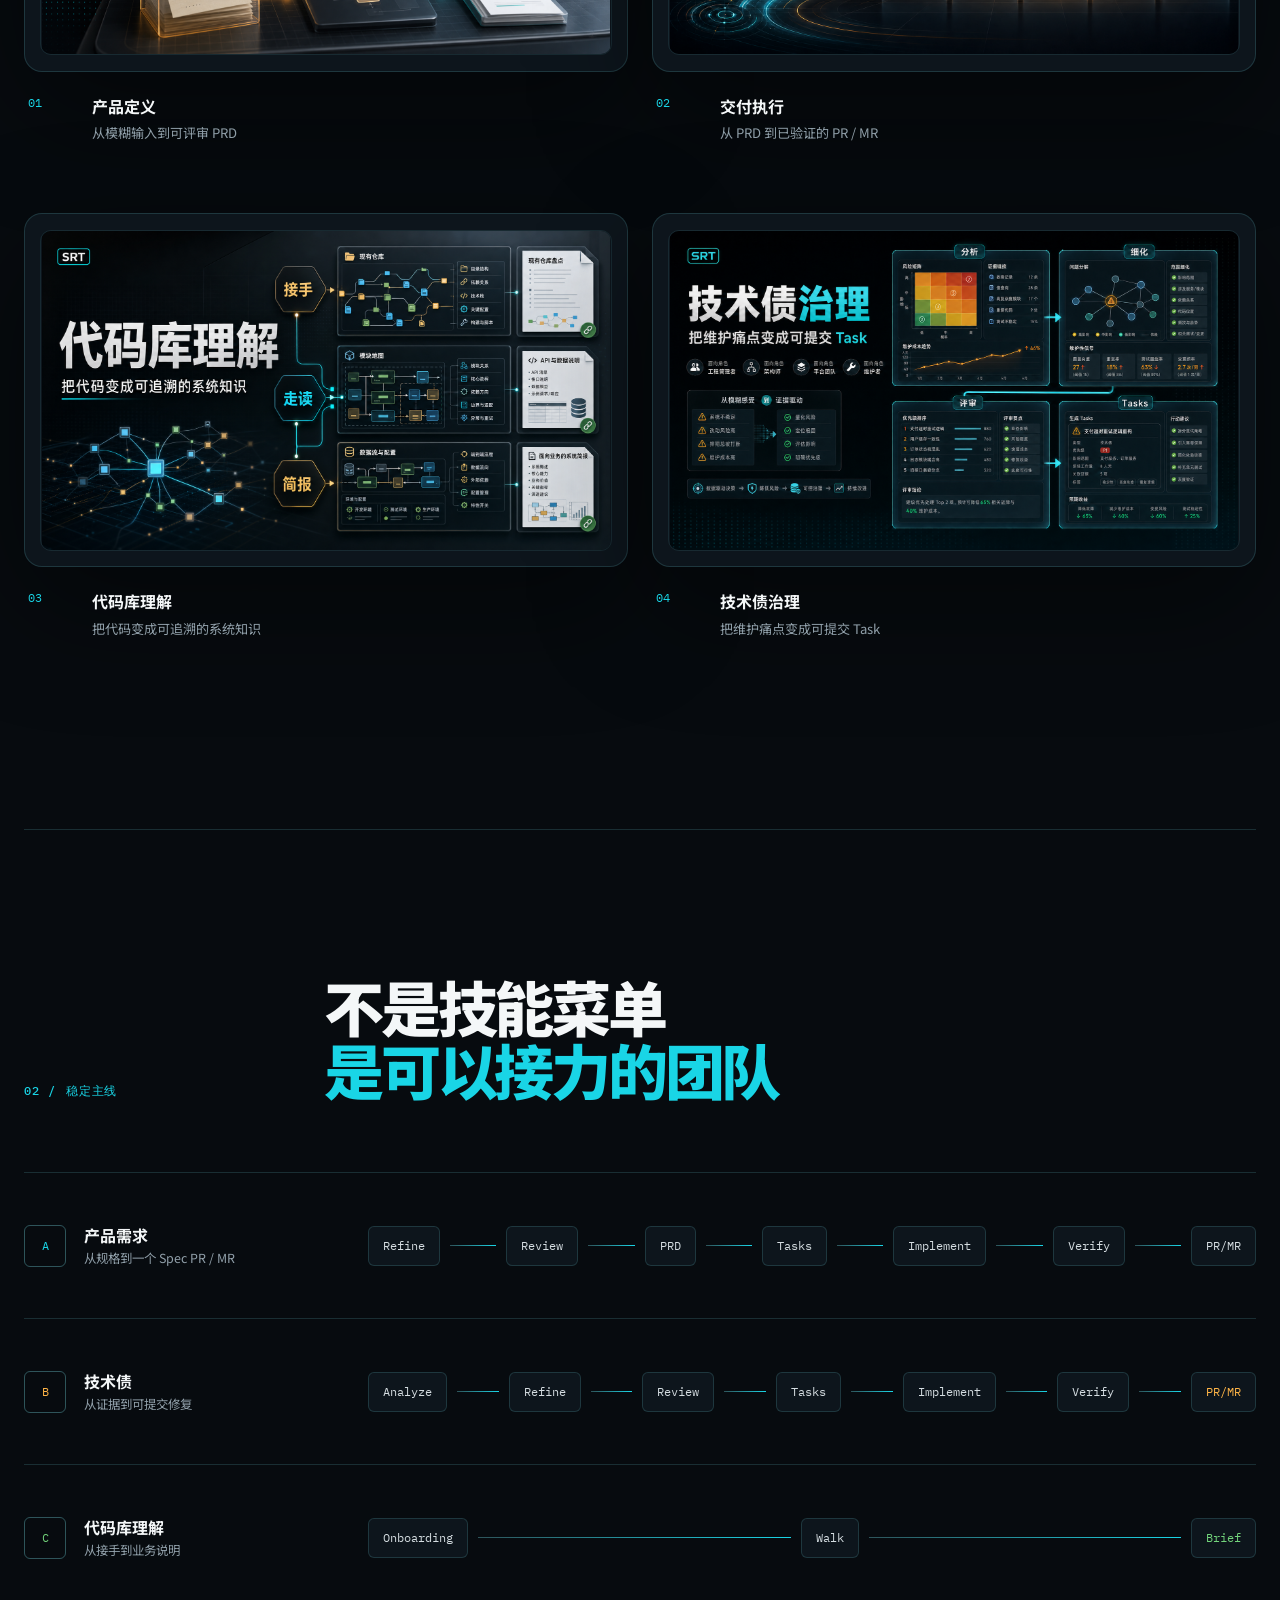
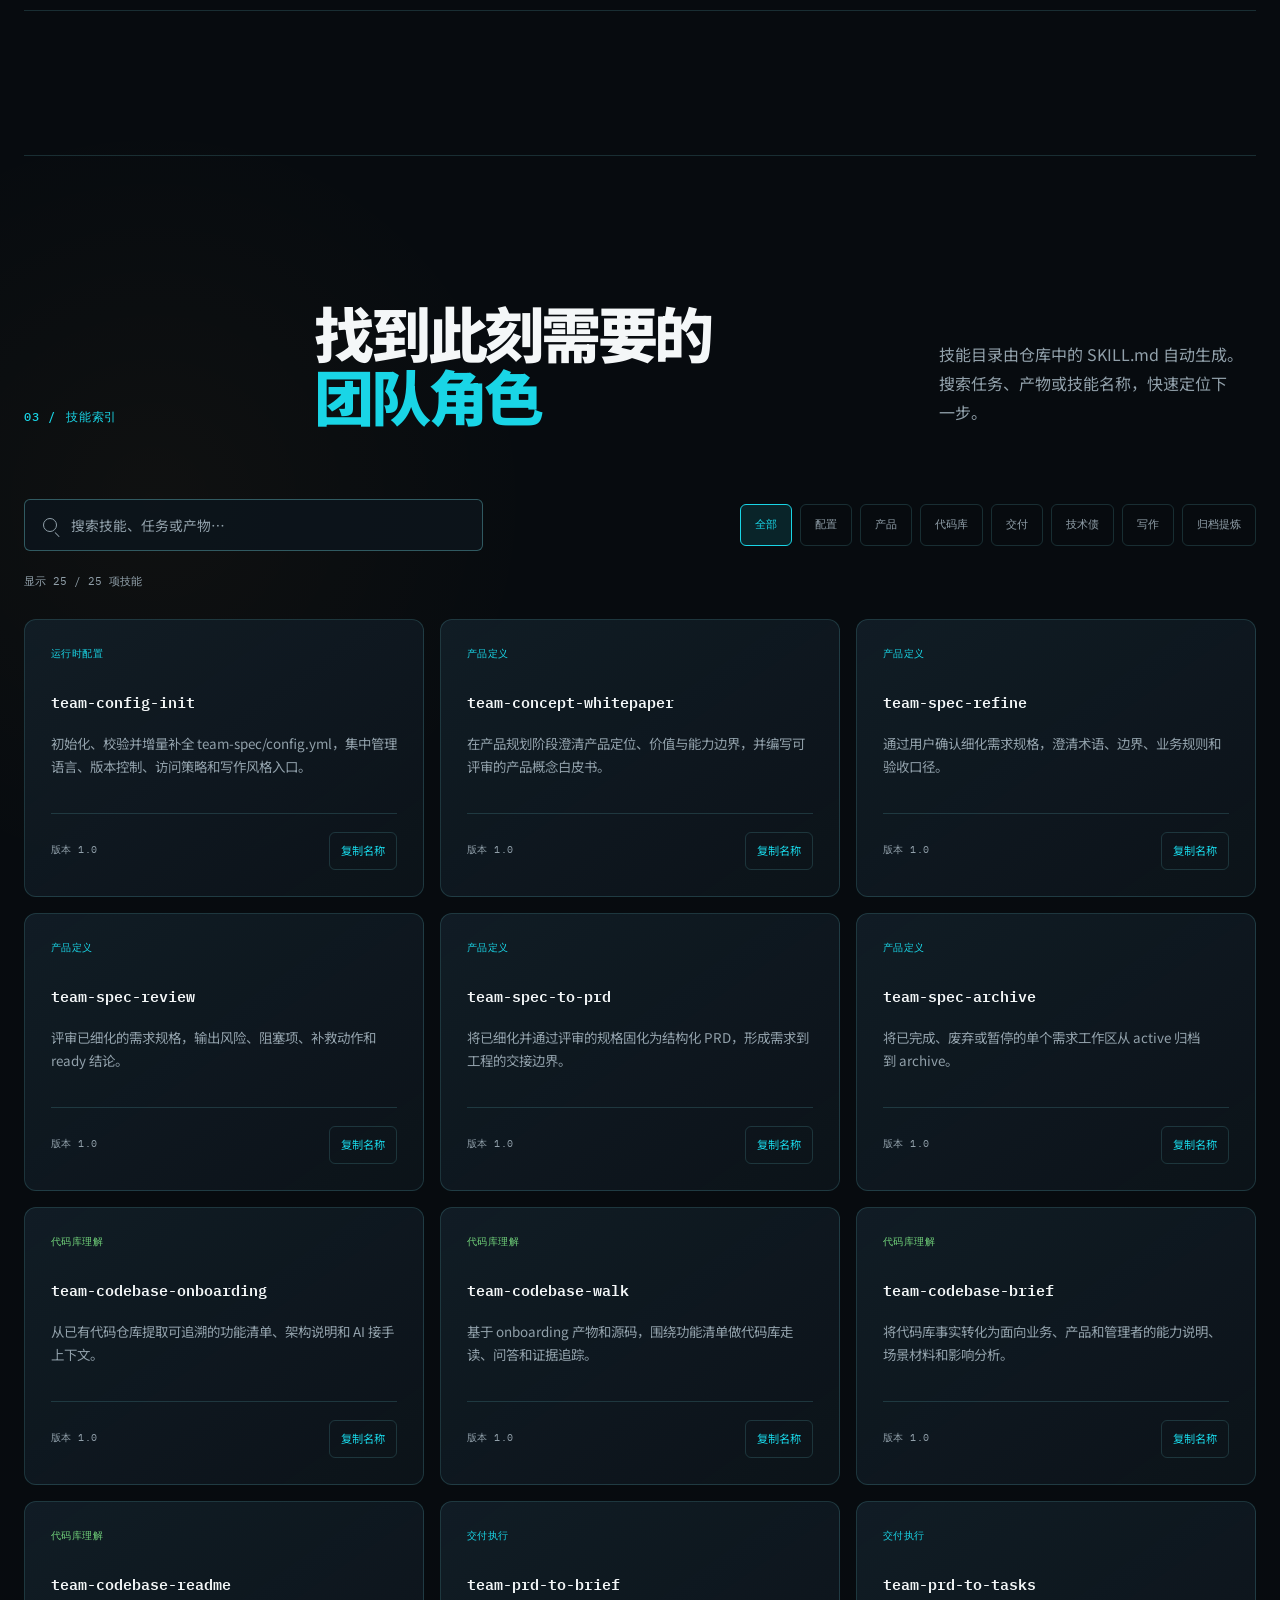
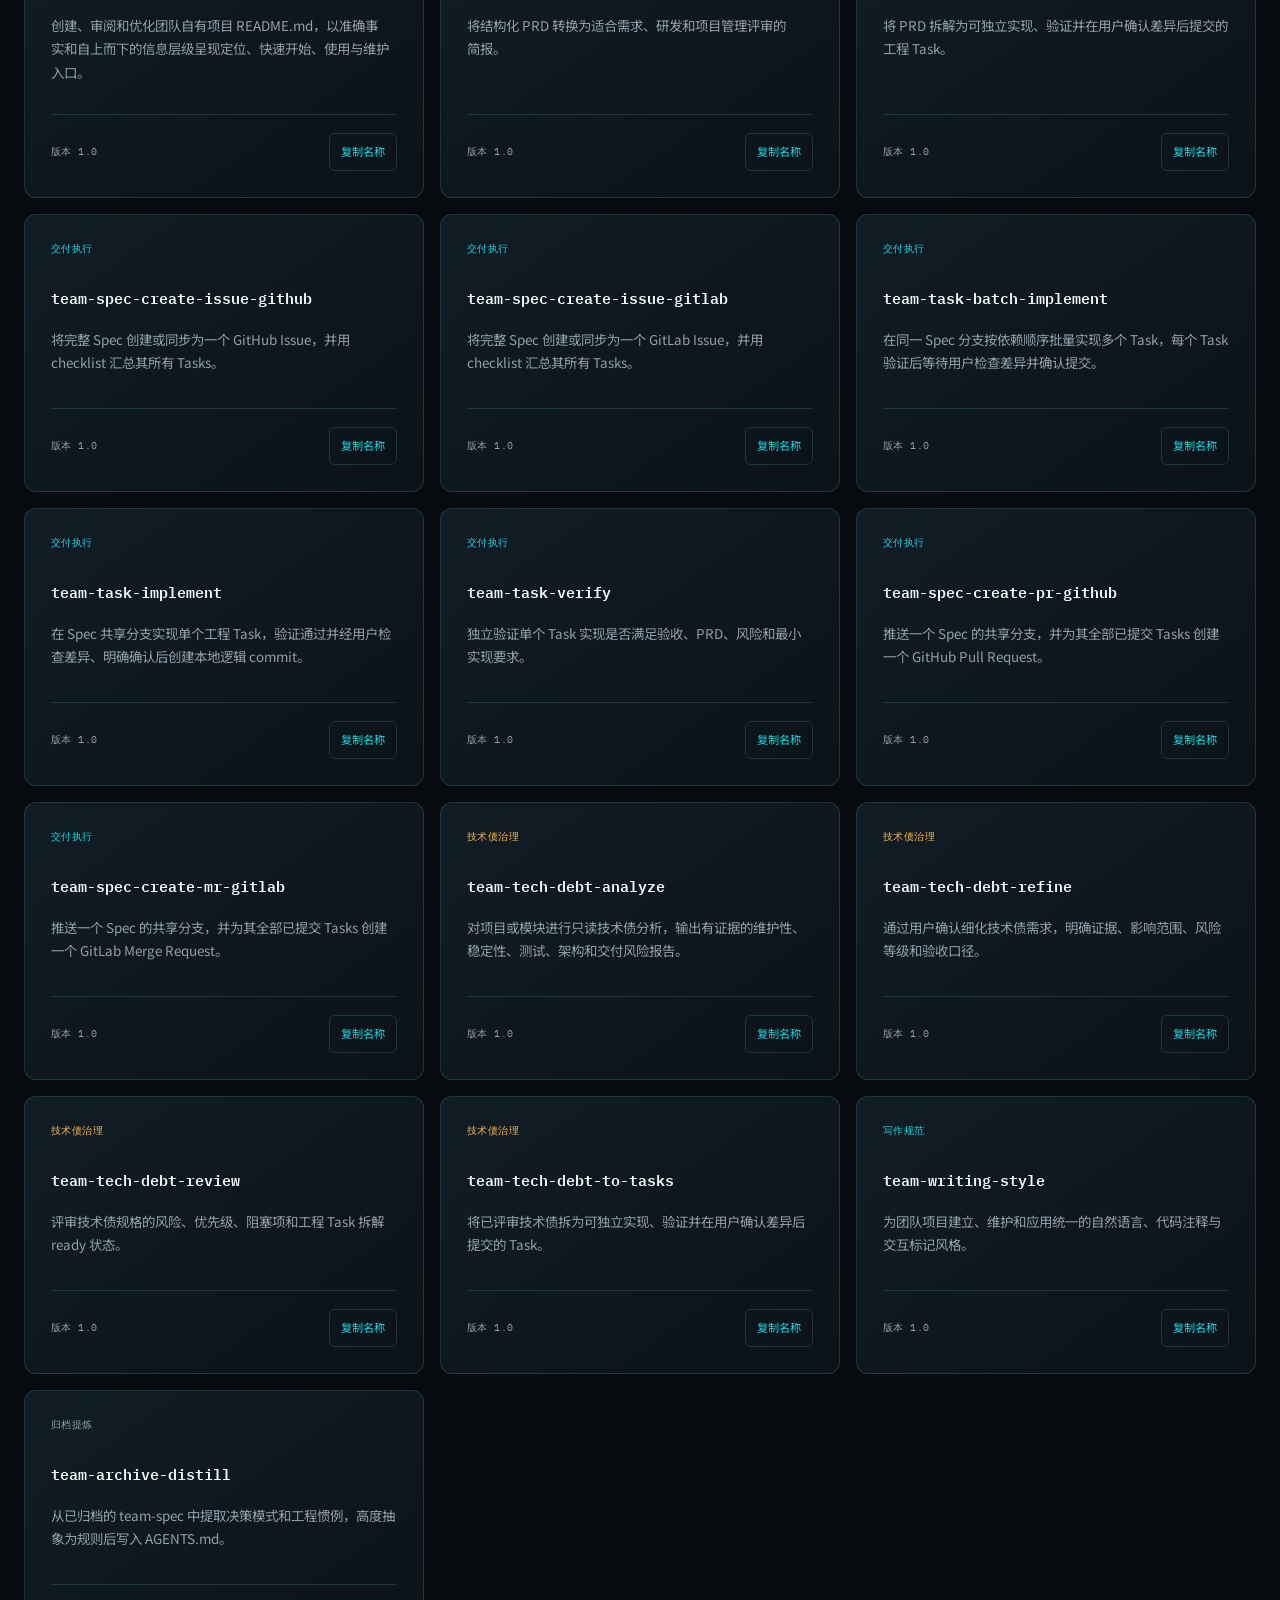
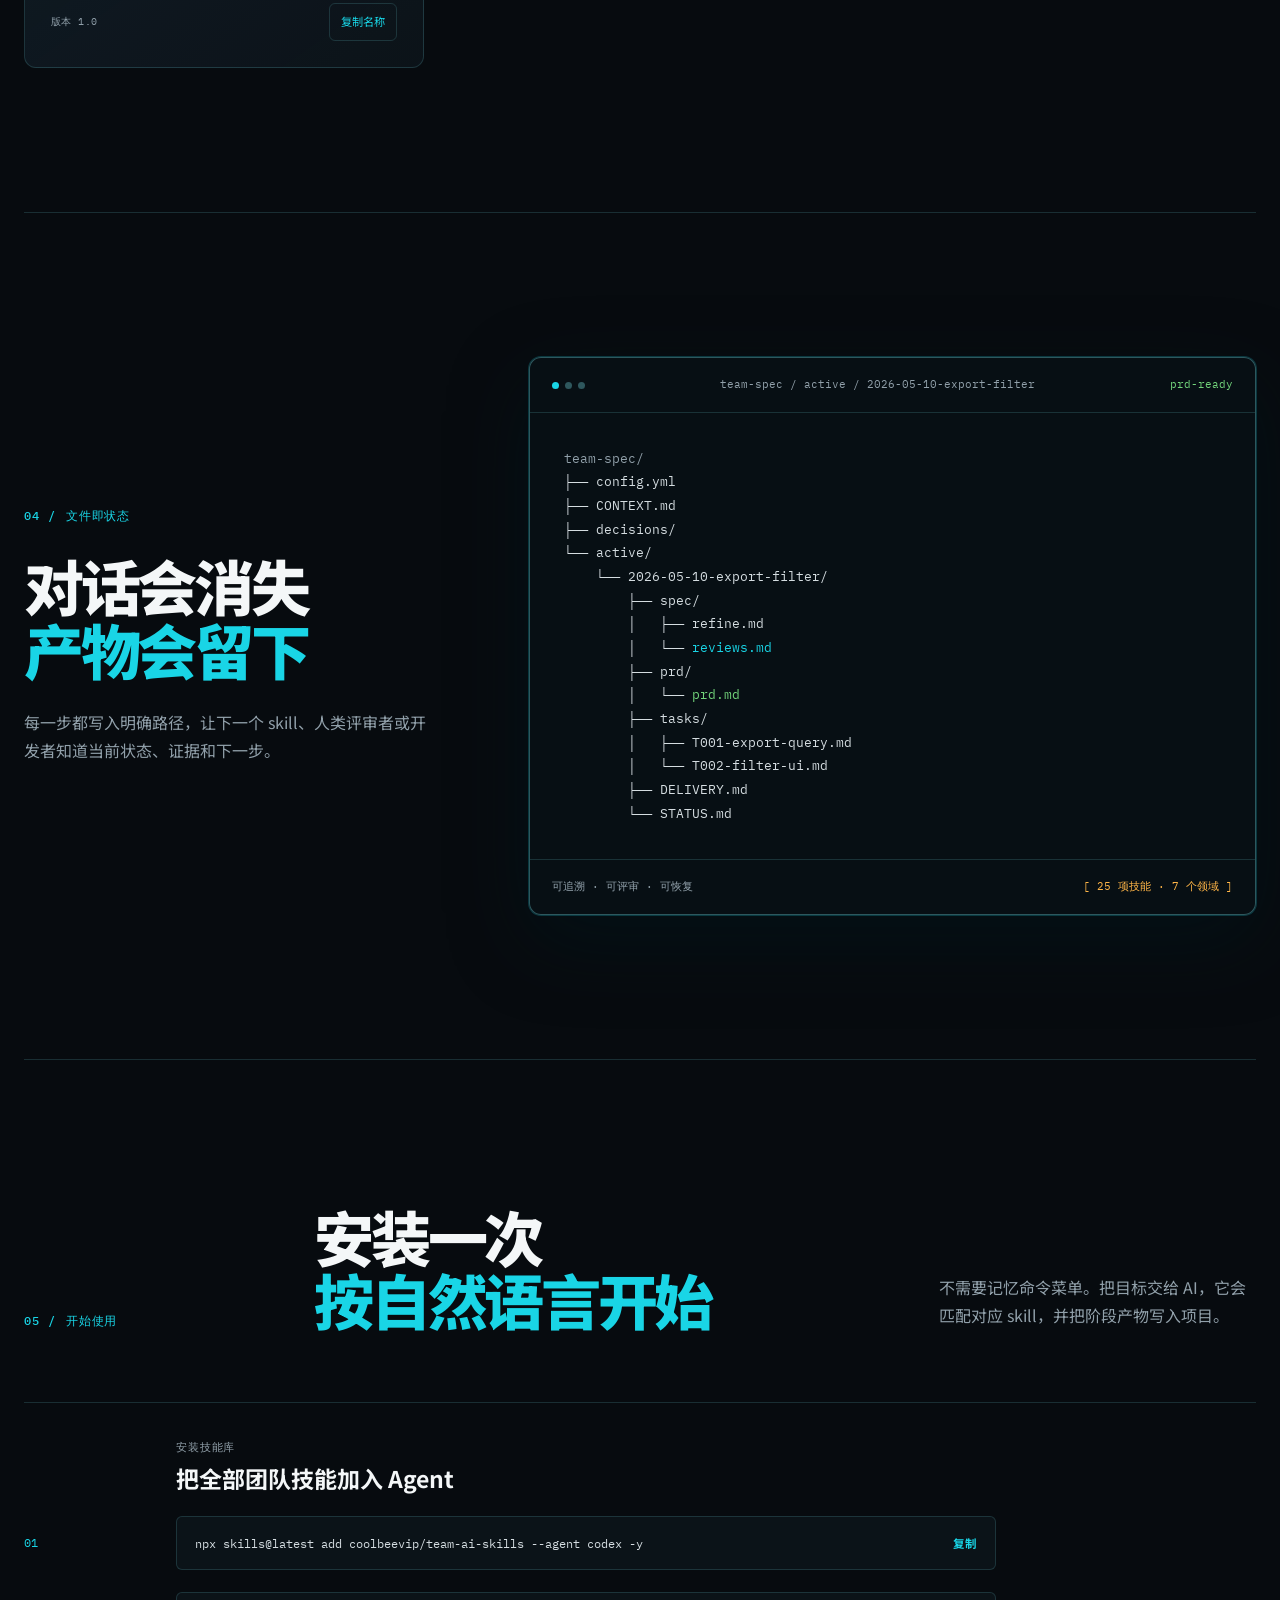
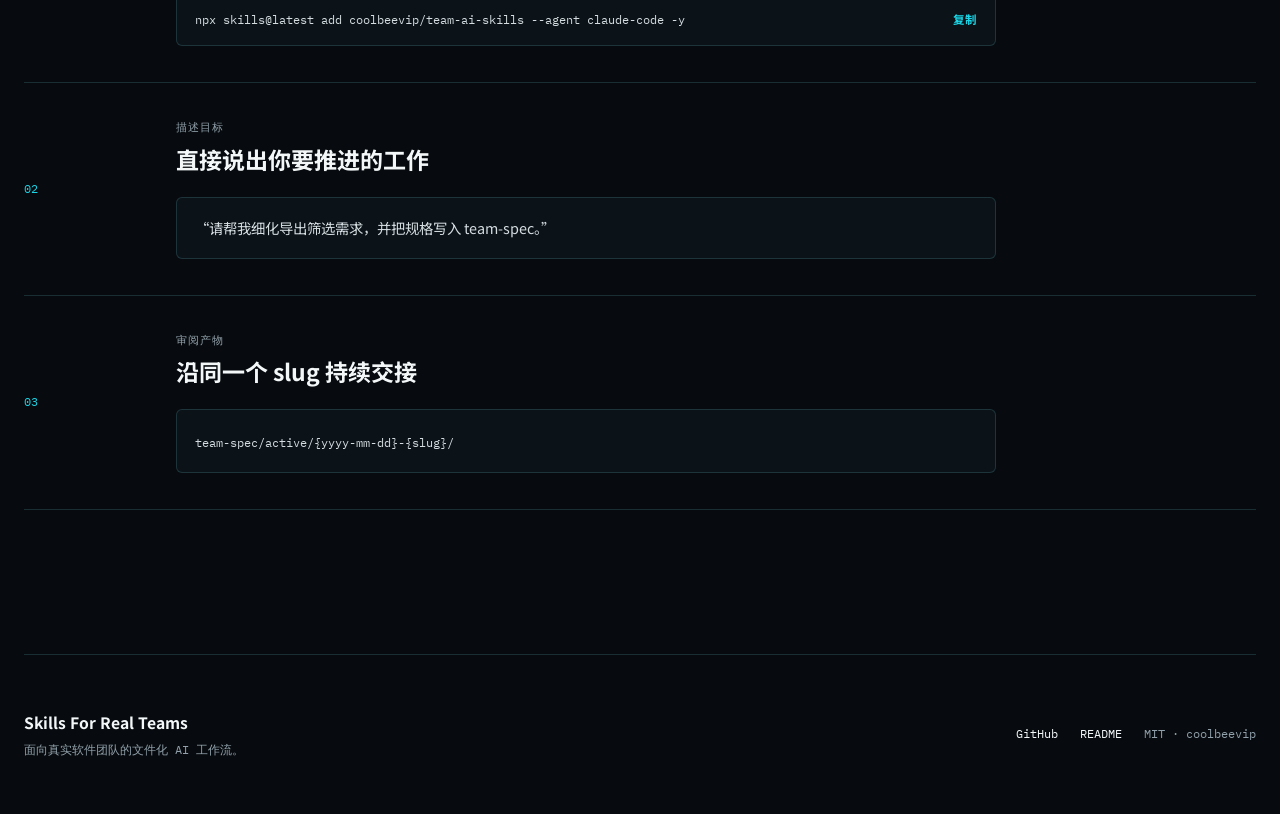
==== commit fc168eba: "feat(website): 将实验能力分类调整为归档提炼并完善工作流步骤 移除技能 experimental 标记及相关样式，更新产品与技术债工作流， 补充 Implement 和 Verify 步" ====
--- a/website/index.html
+++ b/website/index.html
@@ -138,7 +138,7 @@
 
         <article class="capability-card capability-delivery">
           <button class="poster-button" type="button" data-poster-modal="delivery" aria-label="查看交付执行海报">
-            <img data-poster="delivery" src="assets/srt-brand/posters/zh/delivery.png" width="1672" height="941" loading="lazy" alt="交付执行：从 PRD 到已验证 PR" />
+            <img data-poster="delivery" src="assets/srt-brand/posters/zh/delivery.png" width="1672" height="941" loading="lazy" alt="交付执行：从 PRD 到已验证 PR / MR" />
           </button>
           <div class="capability-meta">
             <span class="capability-number">02</span>
@@ -189,11 +189,17 @@
             <span class="route-number">A</span>
             <div>
               <h3 data-i18n="routeProduct">产品需求</h3>
-              <p data-i18n="routeProductNote">从规格到验证</p>
+              <p data-i18n="routeProductNote">从规格到一个 Spec PR / MR</p>
             </div>
           </div>
           <div class="route-steps" aria-label="Product workflow">
-            <span>Refine</span><i></i><span>Review</span><i></i><span>PRD</span><i></i><span>Tasks</span><i></i><span>PR/MR</span>
+            <span title="team-spec-refine">Refine</span><i></i>
+            <span title="team-spec-review">Review</span><i></i>
+            <span title="team-spec-to-prd">PRD</span><i></i>
+            <span title="team-prd-to-tasks">Tasks</span><i></i>
+            <span title="team-task-implement / team-task-batch-implement">Implement</span><i></i>
+            <span title="team-task-verify">Verify</span><i></i>
+            <span title="team-spec-create-pr-github / team-spec-create-mr-gitlab">PR/MR</span>
           </div>
         </article>
 
@@ -202,11 +208,17 @@
             <span class="route-number">B</span>
             <div>
               <h3 data-i18n="routeDebt">技术债</h3>
-              <p data-i18n="routeDebtNote">从证据到修复</p>
+              <p data-i18n="routeDebtNote">从证据到可提交修复</p>
             </div>
           </div>
           <div class="route-steps" aria-label="Technical debt workflow">
-            <span>Analyze</span><i></i><span>Refine</span><i></i><span>Review</span><i></i><span>Tasks</span><i></i><span>PR/MR</span>
+            <span title="team-tech-debt-analyze">Analyze</span><i></i>
+            <span title="team-tech-debt-refine">Refine</span><i></i>
+            <span title="team-tech-debt-review">Review</span><i></i>
+            <span title="team-tech-debt-to-tasks">Tasks</span><i></i>
+            <span title="team-task-implement / team-task-batch-implement">Implement</span><i></i>
+            <span title="team-task-verify">Verify</span><i></i>
+            <span title="team-spec-create-pr-github / team-spec-create-mr-gitlab">PR/MR</span>
           </div>
         </article>
 
@@ -219,7 +231,9 @@
             </div>
           </div>
           <div class="route-steps" aria-label="Codebase workflow">
-            <span>Onboarding</span><i></i><span>Walk</span><i></i><span>Brief</span>
+            <span title="team-codebase-onboarding">Onboarding</span><i></i>
+            <span title="team-codebase-walk">Walk</span><i></i>
+            <span title="team-codebase-brief">Brief</span>
           </div>
         </article>
       </div>
@@ -249,7 +263,7 @@
           <button type="button" class="filter-button" data-category="delivery" aria-pressed="false" data-i18n="filterDelivery">交付</button>
           <button type="button" class="filter-button" data-category="tech-debt" aria-pressed="false" data-i18n="filterDebt">技术债</button>
           <button type="button" class="filter-button" data-category="writing" aria-pressed="false" data-i18n="filterWriting">写作</button>
-          <button type="button" class="filter-button" data-category="harness" aria-pressed="false" data-i18n="filterExperimental">实验能力</button>
+          <button type="button" class="filter-button" data-category="harness" aria-pressed="false" data-i18n="filterArchive">归档提炼</button>
         </div>
       </div>
 
@@ -278,10 +292,11 @@
       <div class="artifact-terminal" aria-label="team-spec file tree">
         <div class="terminal-top">
           <span class="terminal-lights" aria-hidden="true"><i></i><i></i><i></i></span>
-          <span>team-spec / active / export-filter</span>
-          <span class="terminal-state">spec-ready</span>
+          <span>team-spec / active / 2026-05-10-export-filter</span>
+          <span class="terminal-state">prd-ready</span>
         </div>
         <pre><span class="tree-muted">team-spec/</span>
+├── config.yml
 ├── CONTEXT.md
 ├── decisions/
 └── active/
@@ -292,13 +307,13 @@
         ├── prd/
         │   └── <span class="tree-green">prd.md</span>
         ├── tasks/
+        │   ├── T001-export-query.md
+        │   └── T002-filter-ui.md
         ├── DELIVERY.md
-        │   ├── 01-export-query.md
-        │   └── 02-filter-ui.md
         └── STATUS.md</pre>
         <div class="terminal-foot">
           <span data-i18n="terminalFoot">可追溯 · 可评审 · 可恢复</span>
-          <span>[ <span data-skill-summary>24 SKILLS · 5 DOMAINS</span> ]</span>
+          <span>[ <span data-skill-summary>25 SKILLS · 7 DOMAINS</span> ]</span>
         </div>
       </div>
     </section>
--- a/website/styles.css
+++ b/website/styles.css
@@ -797,8 +797,7 @@
 }
 
 .skill-category,
-.skill-version,
-.skill-experimental {
+.skill-version {
   font-family: var(--font-mono);
   font-size: 0.64rem;
   letter-spacing: 0.04em;
@@ -818,13 +817,6 @@
 
 .skill-card[data-category="harness"] .skill-category {
   color: var(--muted);
-}
-
-.skill-experimental {
-  padding: 4px 7px;
-  border: 1px solid rgba(255, 181, 71, 0.3);
-  border-radius: 4px;
-  color: var(--amber);
 }
 
 .skill-card h3 {
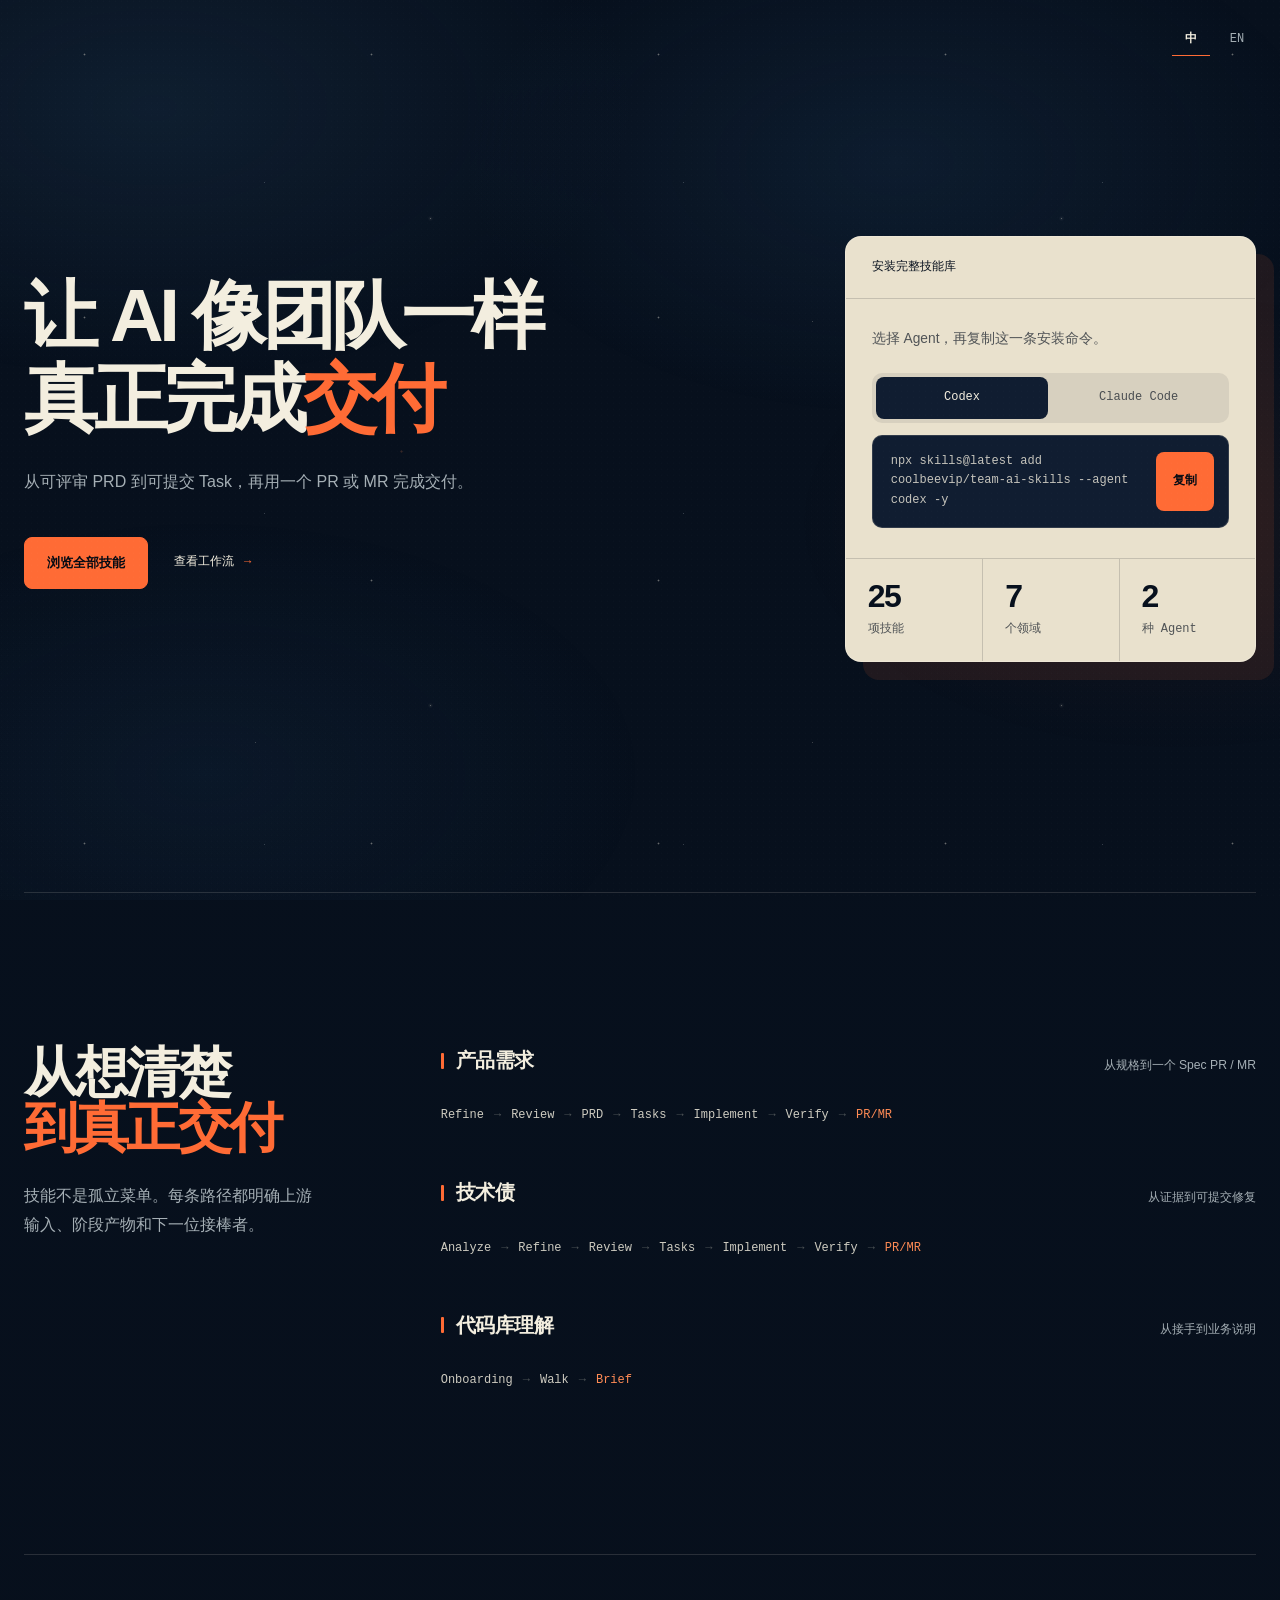
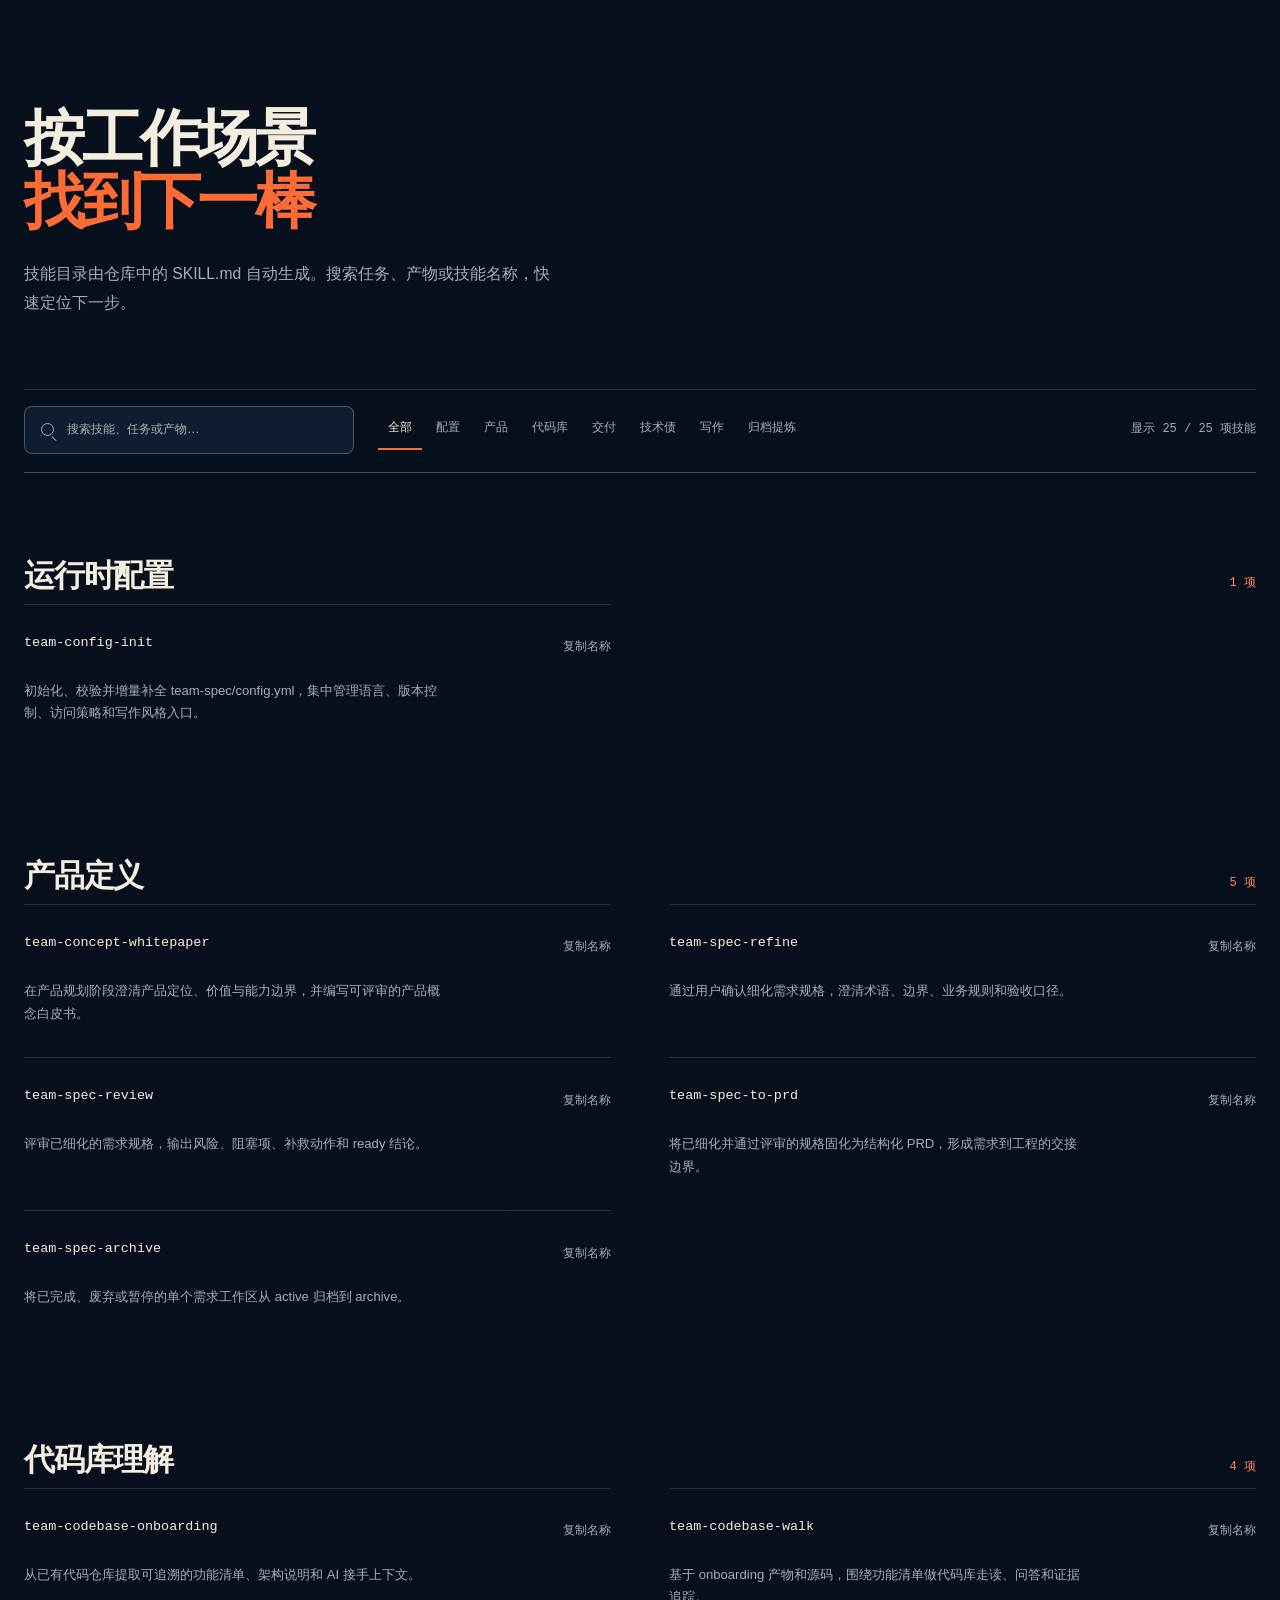
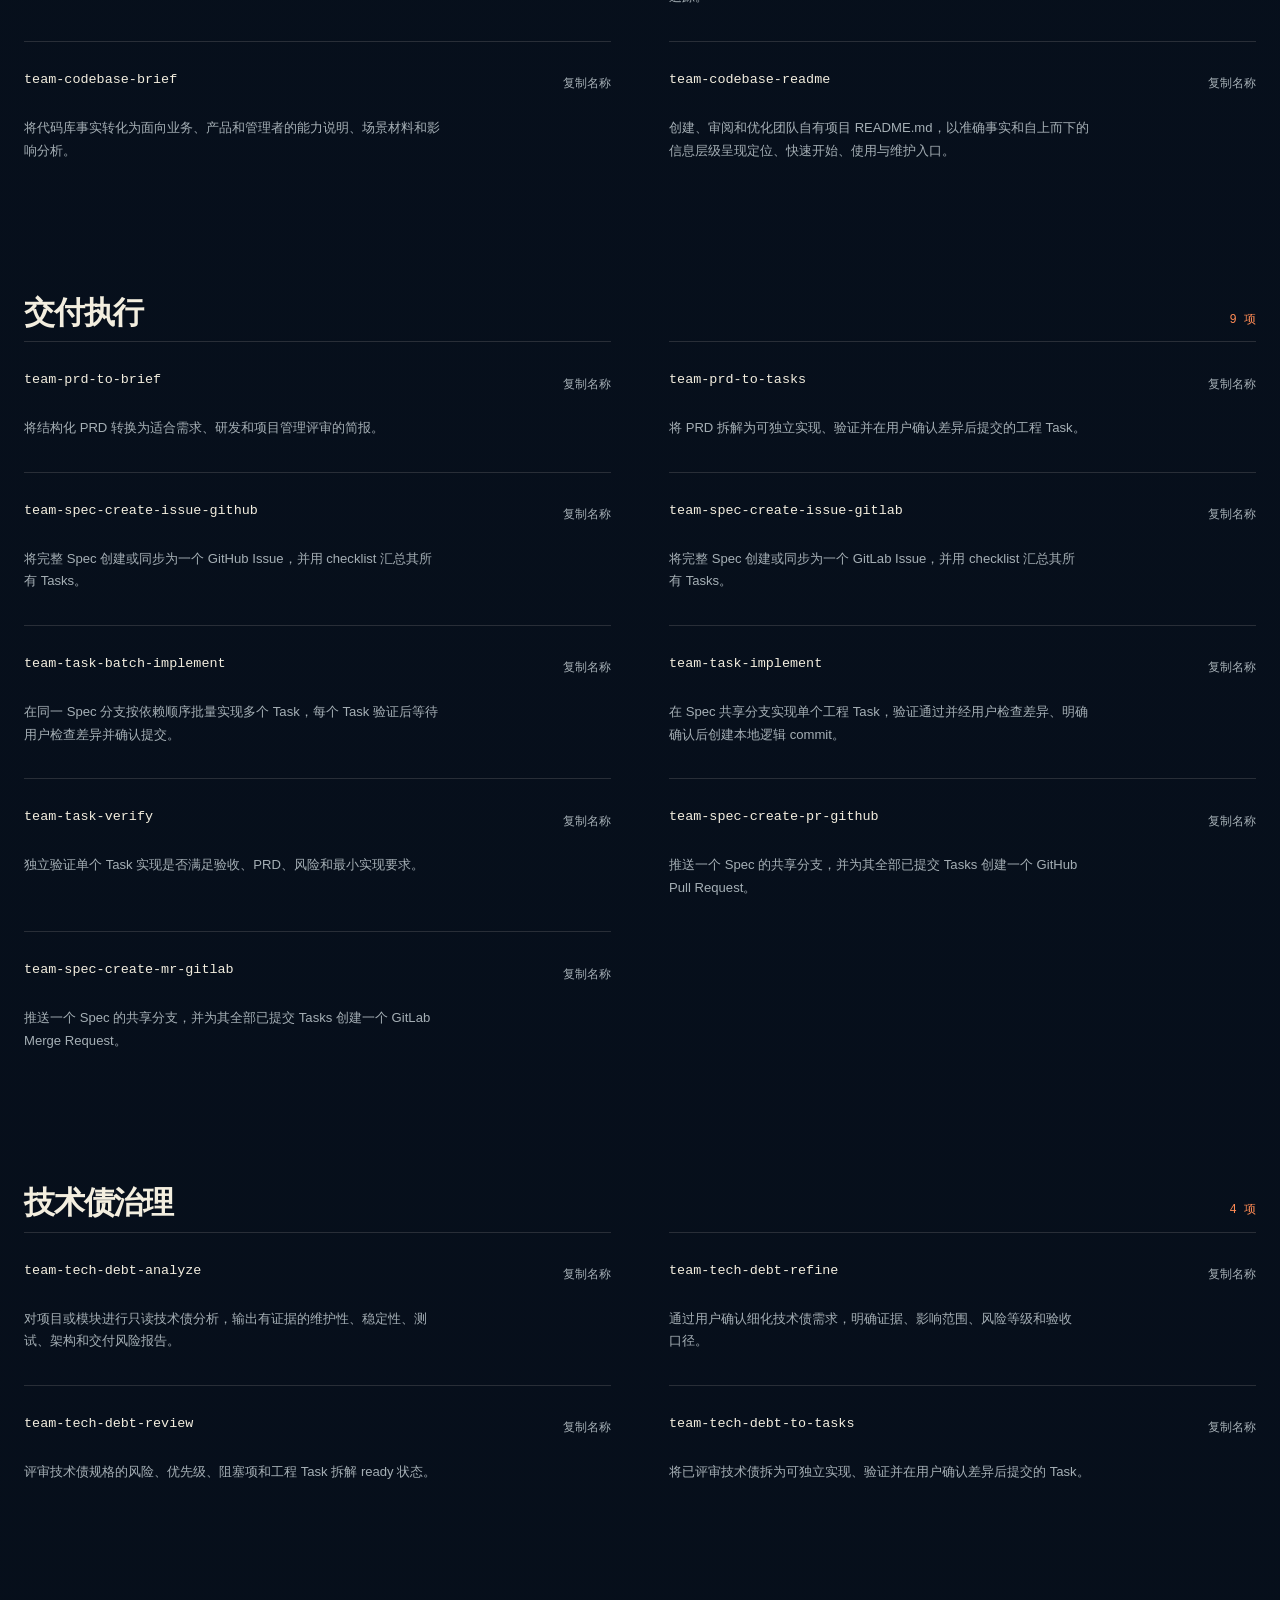
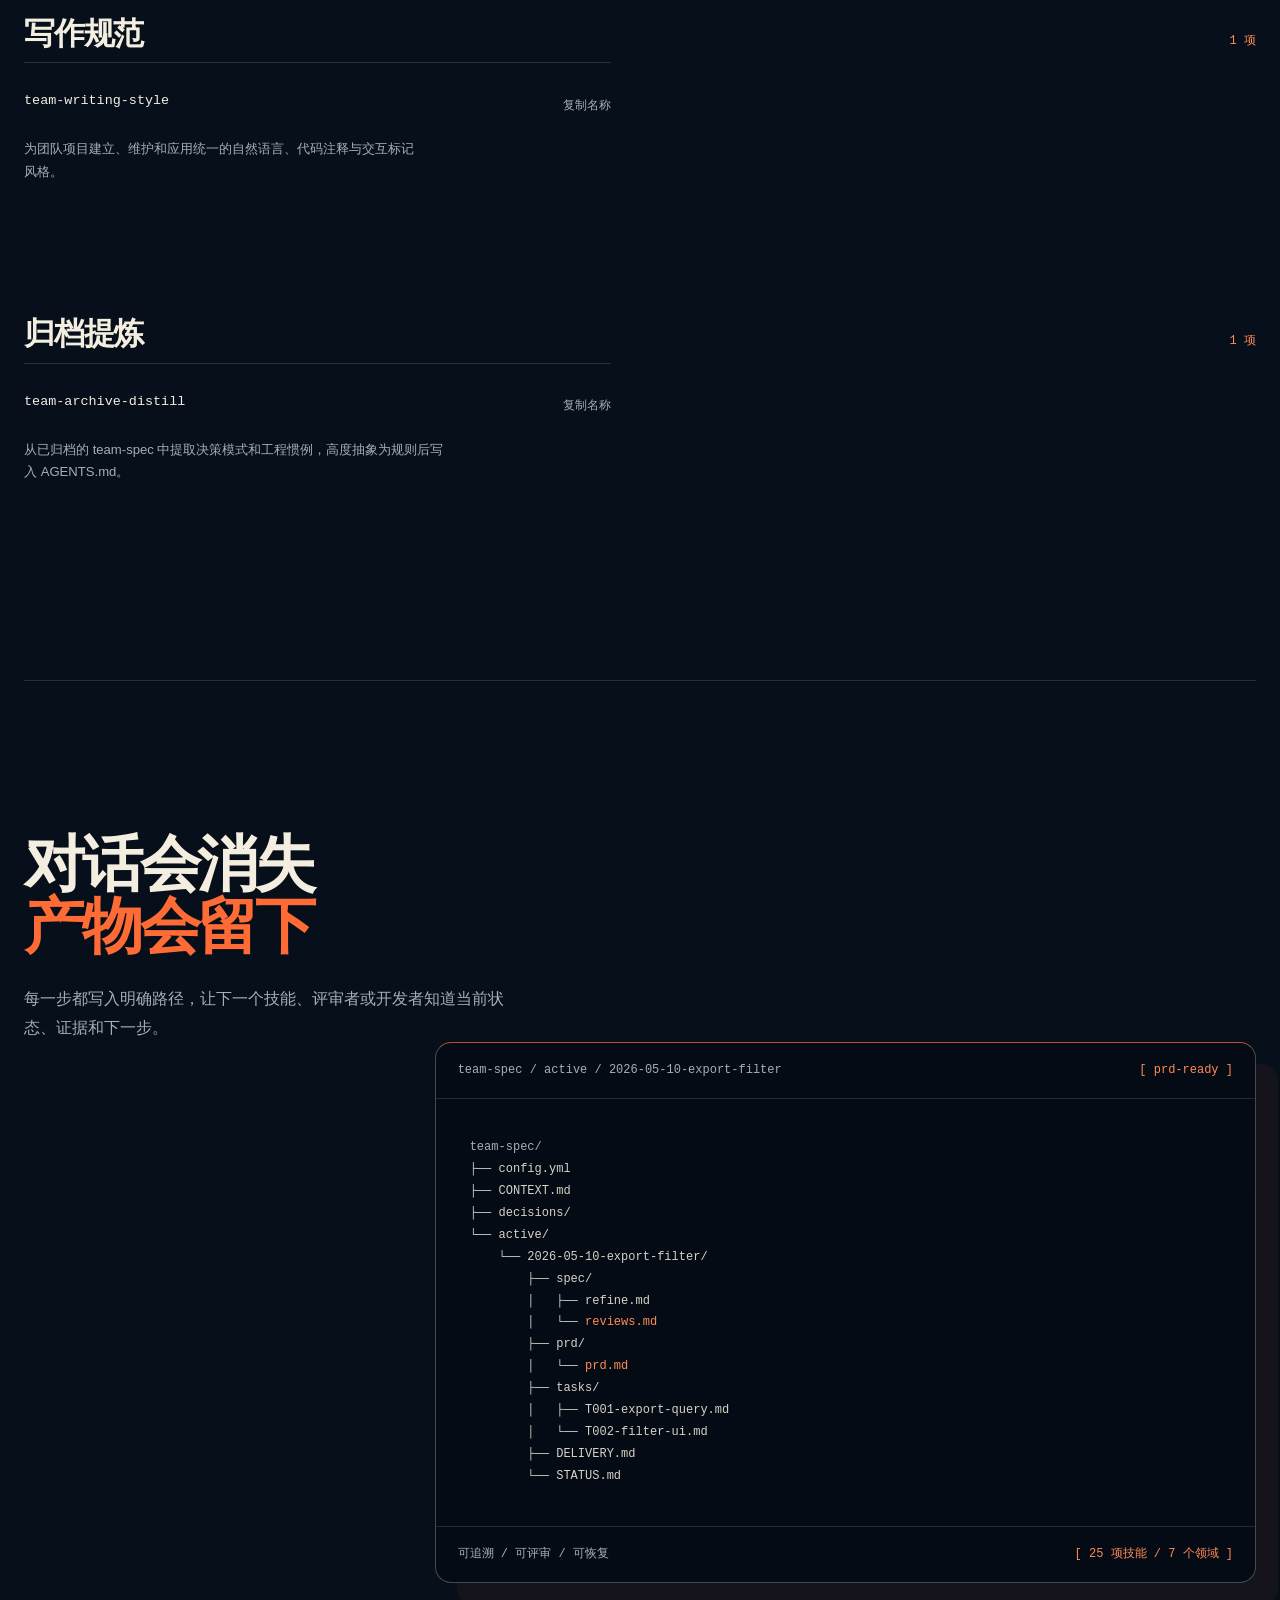
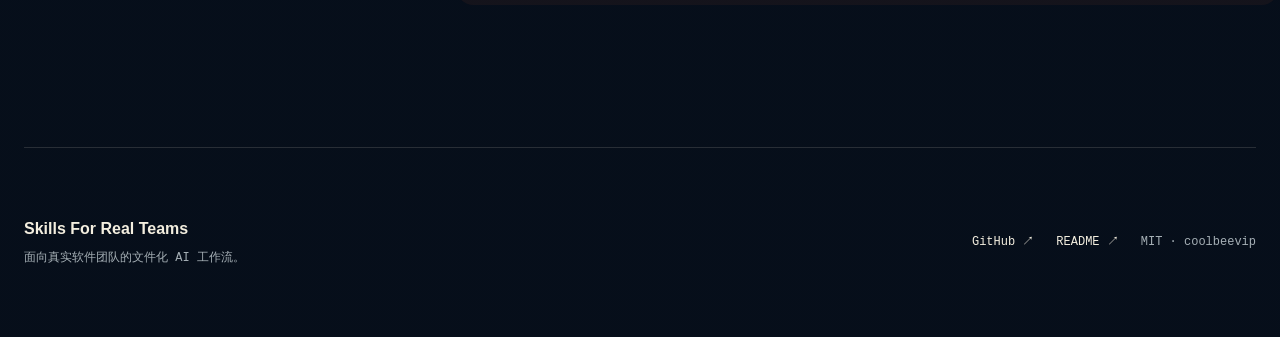
==== commit 39667b32: "feat(website): update brand specifications and enhance skill index layout" ====
--- a/website/index.html
+++ b/website/index.html
@@ -5,7 +5,8 @@
   <meta name="viewport" content="width=device-width, initial-scale=1.0" />
   <meta name="description" content="Skills For Real Teams：把产品定义、代码库理解、交付执行与技术债治理组织成可追溯的 AI 团队工作流。" />
   <meta name="robots" content="index, follow" />
-  <meta name="theme-color" content="#070b0f" />
+  <meta name="theme-color" content="#07101d" />
+  <link rel="icon" href="data:," />
   <link rel="canonical" href="https://coolbeevip.github.io/team-ai-skills/" />
   <meta property="og:title" content="Skills For Real Teams" />
   <meta property="og:description" content="File-based AI team workflows for real software delivery." />
@@ -22,12 +23,7 @@
   <meta name="twitter:title" content="Skills For Real Teams" />
   <meta name="twitter:description" content="File-based AI team workflows for real software delivery." />
   <meta name="twitter:image" content="https://coolbeevip.github.io/team-ai-skills/assets/srt-brand/og-image.png" />
-  <title>Skills For Real Teams — AI 团队工作流</title>
-  <link rel="icon" type="image/png" href="assets/srt-brand/favicon.png" />
-  <link rel="apple-touch-icon" href="assets/srt-brand/favicon.png" />
-  <link rel="preconnect" href="https://fonts.googleapis.com" />
-  <link rel="preconnect" href="https://fonts.gstatic.com" crossorigin />
-  <link href="https://fonts.googleapis.com/css2?family=IBM+Plex+Mono:wght@400;500;600&amp;family=Noto+Sans+SC:wght@400;500;600;700;800;900&amp;display=swap" rel="stylesheet" />
+  <title>Skills For Real Teams · AI 团队工作流</title>
   <link rel="stylesheet" href="styles.css" />
   <script type="application/ld+json">
     {
@@ -45,194 +41,108 @@
 <body>
   <a class="skip-link" href="#main-content" data-i18n="skipLink">跳到主要内容</a>
   <div class="page-grid" aria-hidden="true"></div>
-
-  <nav class="site-nav" aria-label="主导航" data-i18n-aria-label="mainNavigation">
-    <a class="brand" href="#top" aria-label="Skills For Real Teams">
-      <img class="brand-logo" src="assets/srt-brand/logo.png" width="144" height="80" alt="" aria-hidden="true" />
-      <span class="brand-name">Skills For Real Teams</span>
-    </a>
-
-    <div class="nav-links">
-      <a href="#capabilities" data-i18n="navCapabilities">能力</a>
-      <a href="#workflow" data-i18n="navWorkflow">工作流</a>
-      <a href="#skills" data-i18n="navSkills">技能</a>
-      <a href="#quickstart" data-i18n="navQuickstart">开始使用</a>
-    </div>
-
-    <div class="nav-actions">
-      <div class="language-switch" aria-label="Language">
+  <div class="scroll-progress" aria-hidden="true"></div>
+
+  <main id="main-content">
+    <section class="hero" id="top">
+      <div class="hero-language" role="group" aria-label="语言 / Language">
         <button type="button" class="language-button is-active" data-language-option="zh" aria-pressed="true">中</button>
         <button type="button" class="language-button" data-language-option="en" aria-pressed="false">EN</button>
       </div>
-      <a class="github-link" href="https://github.com/coolbeevip/team-ai-skills" target="_blank" rel="noopener">GitHub</a>
-    </div>
-  </nav>
-
-  <main id="main-content">
-    <section class="hero" id="top">
-      <div class="hero-copy">
-        <p class="eyebrow"><span class="signal-dot"></span><span data-i18n="heroEyebrow">FILE-BASED AI TEAM SYSTEM</span></p>
-        <h1 data-i18n-html="heroTitle"><span class="title-line title-line-primary">让 AI 不只回答</span><span class="title-line"><span class="title-segment">让它像团队</span><span class="title-segment">一样交付</span></span></h1>
+
+      <div class="hero-copy" data-reveal>
+        <h1 data-i18n-html="heroTitle">让 AI 像团队一样<span class="title-line">真正完成<span class="title-emphasis">交付</span></span></h1>
         <p class="hero-description" data-i18n="heroDescription">
-          把模糊需求变成可评审 PRD，把工程意图拆成可提交 Task，再以完整 Spec 创建一个 PR 或 MR。
+          从可评审 PRD 到可提交 Task，再用一个 PR 或 MR 完成交付。
         </p>
-
         <div class="hero-actions">
-          <button type="button" class="install-button" data-copy-command="npx skills@latest add coolbeevip/team-ai-skills --agent codex -y">
-            <span class="command-prefix">$</span>
-            <code>npx skills@latest add coolbeevip/team-ai-skills --agent codex -y</code>
-            <span class="copy-label" data-i18n="copy">复制</span>
-          </button>
-          <button type="button" class="install-button" data-copy-command="npx skills@latest add coolbeevip/team-ai-skills --agent claude-code -y">
-            <span class="command-prefix">$</span>
-            <code>npx skills@latest add coolbeevip/team-ai-skills --agent claude-code -y</code>
-            <span class="copy-label" data-i18n="copy">复制</span>
-          </button>
-          <a class="secondary-button" href="#skills" data-i18n="explore">浏览全部技能</a>
-        </div>
-
-        <div class="hero-proof" aria-label="Product characteristics">
-          <span data-i18n="proofOne">产品定义</span>
-          <span data-i18n="proofTwo">代码库理解</span>
-          <span data-i18n="proofThree">交付执行</span>
-          <span data-i18n="proofFour">技术债治理</span>
-        </div>
-      </div>
-
-      <div class="hero-gallery" aria-label="产品海报预览" data-i18n-aria-label="posterPreview">
-        <figure class="hero-poster hero-poster-main">
-          <img data-poster="product" src="assets/srt-brand/posters/zh/product.png" width="1672" height="941" fetchpriority="high" alt="产品定义海报" />
-        </figure>
-        <figure class="hero-poster hero-poster-secondary">
-          <img data-poster="delivery" src="assets/srt-brand/posters/zh/delivery.png" width="1672" height="941" alt="交付执行海报" />
-        </figure>
-        <div class="gallery-status">
-          <span>01—04</span>
-          <span data-i18n="galleryStatus">真实工作流 · 真实产物</span>
-        </div>
-      </div>
-    </section>
-
-    <section class="capabilities section-shell" id="capabilities">
-      <header class="section-heading">
-        <p class="section-index">01 / <span data-i18n="capabilityIndex">能力图谱</span></p>
-        <h2 data-i18n-html="capabilityTitle">四条能力线<br /><span>一套交付秩序</span></h2>
-        <p data-i18n="capabilityDescription">
-          每张海报对应一条真实工作流。点击海报可查看完整画面。
-        </p>
+          <a class="primary-button" href="#skills" data-i18n="explore">浏览全部技能</a>
+          <a class="text-link" href="#workflow"><span data-i18n="seeWorkflow">查看工作流</span><span aria-hidden="true">→</span></a>
+        </div>
+      </div>
+
+      <aside class="hero-console" aria-label="技能安装" data-i18n-aria-label="heroConsoleAria" data-reveal data-reveal-delay="1">
+        <div class="console-heading">
+          <span data-i18n="heroInstallLabel">安装完整技能库</span>
+        </div>
+        <div class="console-body">
+          <p data-i18n="heroInstallDescription">选择 Agent，再复制这一条安装命令。</p>
+          <div class="agent-switch" role="group" aria-label="选择 Agent" data-i18n-aria-label="agentPickerAria">
+            <button type="button" class="agent-button is-active" data-agent-command="npx skills@latest add coolbeevip/team-ai-skills --agent codex -y" aria-pressed="true">
+              Codex
+            </button>
+            <button type="button" class="agent-button" data-agent-command="npx skills@latest add coolbeevip/team-ai-skills --agent claude-code -y" aria-pressed="false">
+              Claude Code
+            </button>
+          </div>
+          <div class="active-command">
+            <code data-active-command>npx skills@latest add coolbeevip/team-ai-skills --agent codex -y</code>
+            <button type="button" class="command-copy-button" data-copy-active-command>
+              <span class="copy-label" data-i18n="copy" aria-live="polite">复制</span>
+            </button>
+          </div>
+        </div>
+        <div class="hero-stats">
+          <div><strong data-skill-count>25</strong><span data-i18n="skillStatLabel">项技能</span></div>
+          <div><strong data-domain-count>7</strong><span data-i18n="domainStatLabel">个领域</span></div>
+          <div><strong>2</strong><span data-i18n="agentStatLabel">种 Agent</span></div>
+        </div>
+      </aside>
+    </section>
+
+    <section class="workflow section-shell" id="workflow">
+      <header class="section-heading" data-reveal>
+        <h2 data-i18n-html="workflowTitle">从想清楚<br /><span>到真正交付</span></h2>
+        <p data-i18n="workflowDescription">技能不是孤立菜单。每条路径都明确上游输入、阶段产物和下一位接棒者。</p>
       </header>
 
-      <div class="poster-grid">
-        <article class="capability-card capability-product">
-          <button class="poster-button" type="button" data-poster-modal="product" aria-label="查看产品定义海报">
-            <img data-poster="product" src="assets/srt-brand/posters/zh/product.png" width="1672" height="941" loading="lazy" alt="产品定义：从模糊输入到可评审 PRD" />
-          </button>
-          <div class="capability-meta">
-            <span class="capability-number">01</span>
-            <div>
-              <h3 data-i18n="productTitle">产品定义</h3>
-              <p data-i18n="productDescription">从模糊输入到可评审 PRD</p>
-            </div>
-          </div>
-        </article>
-
-        <article class="capability-card capability-delivery">
-          <button class="poster-button" type="button" data-poster-modal="delivery" aria-label="查看交付执行海报">
-            <img data-poster="delivery" src="assets/srt-brand/posters/zh/delivery.png" width="1672" height="941" loading="lazy" alt="交付执行：从 PRD 到已验证 PR / MR" />
-          </button>
-          <div class="capability-meta">
-            <span class="capability-number">02</span>
-            <div>
-              <h3 data-i18n="deliveryTitle">交付执行</h3>
-              <p data-i18n="deliveryDescription">从 PRD 到已验证的 PR / MR</p>
-            </div>
-          </div>
-        </article>
-
-        <article class="capability-card capability-codebase">
-          <button class="poster-button" type="button" data-poster-modal="codebase" aria-label="查看代码库理解海报">
-            <img data-poster="codebase" src="assets/srt-brand/posters/zh/codebase.png" width="1672" height="941" loading="lazy" alt="代码库理解：把代码变成可追溯的系统知识" />
-          </button>
-          <div class="capability-meta">
-            <span class="capability-number">03</span>
-            <div>
-              <h3 data-i18n="codebaseTitle">代码库理解</h3>
-              <p data-i18n="codebaseDescription">把代码变成可追溯的系统知识</p>
-            </div>
-          </div>
-        </article>
-
-        <article class="capability-card capability-debt">
-          <button class="poster-button" type="button" data-poster-modal="tech-debt" aria-label="查看技术债治理海报">
-            <img data-poster="tech-debt" src="assets/srt-brand/posters/zh/tech-debt.png" width="1672" height="941" loading="lazy" alt="技术债治理：把维护痛点变成可提交 Task" />
-          </button>
-          <div class="capability-meta">
-            <span class="capability-number">04</span>
-            <div>
-              <h3 data-i18n="debtTitle">技术债治理</h3>
-              <p data-i18n="debtDescription">把维护痛点变成可提交 Task</p>
-            </div>
-          </div>
-        </article>
-      </div>
-    </section>
-
-    <section class="workflow section-shell" id="workflow">
-      <header class="section-heading workflow-heading">
-        <p class="section-index">02 / <span data-i18n="workflowIndex">稳定主线</span></p>
-        <h2 data-i18n-html="workflowTitle">不是技能菜单<br /><span>是可以接力的团队</span></h2>
-      </header>
-
       <div class="workflow-board">
-        <article class="workflow-route route-product">
+        <article class="workflow-route route-product" data-reveal>
           <div class="route-label">
-            <span class="route-number">A</span>
             <div>
               <h3 data-i18n="routeProduct">产品需求</h3>
               <p data-i18n="routeProductNote">从规格到一个 Spec PR / MR</p>
             </div>
           </div>
           <div class="route-steps" aria-label="Product workflow">
-            <span title="team-spec-refine">Refine</span><i></i>
-            <span title="team-spec-review">Review</span><i></i>
-            <span title="team-spec-to-prd">PRD</span><i></i>
-            <span title="team-prd-to-tasks">Tasks</span><i></i>
-            <span title="team-task-implement / team-task-batch-implement">Implement</span><i></i>
-            <span title="team-task-verify">Verify</span><i></i>
+            <span title="team-spec-refine">Refine</span>
+            <span title="team-spec-review">Review</span>
+            <span title="team-spec-to-prd">PRD</span>
+            <span title="team-prd-to-tasks">Tasks</span>
+            <span title="team-task-implement / team-task-batch-implement">Implement</span>
+            <span title="team-task-verify">Verify</span>
             <span title="team-spec-create-pr-github / team-spec-create-mr-gitlab">PR/MR</span>
           </div>
         </article>
 
-        <article class="workflow-route route-debt">
+        <article class="workflow-route route-debt" data-reveal data-reveal-delay="1">
           <div class="route-label">
-            <span class="route-number">B</span>
             <div>
               <h3 data-i18n="routeDebt">技术债</h3>
               <p data-i18n="routeDebtNote">从证据到可提交修复</p>
             </div>
           </div>
           <div class="route-steps" aria-label="Technical debt workflow">
-            <span title="team-tech-debt-analyze">Analyze</span><i></i>
-            <span title="team-tech-debt-refine">Refine</span><i></i>
-            <span title="team-tech-debt-review">Review</span><i></i>
-            <span title="team-tech-debt-to-tasks">Tasks</span><i></i>
-            <span title="team-task-implement / team-task-batch-implement">Implement</span><i></i>
-            <span title="team-task-verify">Verify</span><i></i>
+            <span title="team-tech-debt-analyze">Analyze</span>
+            <span title="team-tech-debt-refine">Refine</span>
+            <span title="team-tech-debt-review">Review</span>
+            <span title="team-tech-debt-to-tasks">Tasks</span>
+            <span title="team-task-implement / team-task-batch-implement">Implement</span>
+            <span title="team-task-verify">Verify</span>
             <span title="team-spec-create-pr-github / team-spec-create-mr-gitlab">PR/MR</span>
           </div>
         </article>
 
-        <article class="workflow-route route-codebase">
+        <article class="workflow-route route-codebase" data-reveal data-reveal-delay="2">
           <div class="route-label">
-            <span class="route-number">C</span>
             <div>
               <h3 data-i18n="routeCodebase">代码库理解</h3>
               <p data-i18n="routeCodebaseNote">从接手到业务说明</p>
             </div>
           </div>
           <div class="route-steps" aria-label="Codebase workflow">
-            <span title="team-codebase-onboarding">Onboarding</span><i></i>
-            <span title="team-codebase-walk">Walk</span><i></i>
+            <span title="team-codebase-onboarding">Onboarding</span>
+            <span title="team-codebase-walk">Walk</span>
             <span title="team-codebase-brief">Brief</span>
           </div>
         </article>
@@ -240,61 +150,52 @@
     </section>
 
     <section class="skills-section section-shell" id="skills">
-      <header class="section-heading">
-        <p class="section-index">03 / <span data-i18n="skillsIndex">技能索引</span></p>
-        <h2 data-i18n-html="skillsTitle">找到此刻需要的<br /><span>团队角色</span></h2>
-        <p data-i18n="skillsDescription">
-          技能目录由仓库中的 SKILL.md 自动生成。搜索任务、产物或技能名称，快速定位下一步。
-        </p>
+      <header class="section-heading" data-reveal>
+        <h2 data-i18n-html="skillsTitle">按工作场景<br /><span>找到下一棒</span></h2>
+        <p data-i18n="skillsDescription">技能目录由仓库中的 SKILL.md 自动生成。搜索任务、产物或技能名称，快速定位下一步。</p>
       </header>
 
-      <div class="skill-controls">
-        <label class="skill-search">
-          <span class="visually-hidden" data-i18n="searchLabel">搜索技能</span>
-          <span class="search-glyph" aria-hidden="true"></span>
-          <input type="search" data-skill-search autocomplete="off" placeholder="搜索技能、任务或产物…" />
-          <button type="button" class="search-clear" data-search-clear hidden data-i18n="clearSearch">清除</button>
-        </label>
-        <div class="skill-filters" role="group" aria-label="技能分类筛选" data-i18n-aria-label="skillFilters">
-          <button type="button" class="filter-button is-active" data-category="all" aria-pressed="true" data-i18n="filterAll">全部</button>
-          <button type="button" class="filter-button" data-category="config" aria-pressed="false" data-i18n="filterConfig">配置</button>
-          <button type="button" class="filter-button" data-category="product" aria-pressed="false" data-i18n="filterProduct">产品</button>
-          <button type="button" class="filter-button" data-category="codebase" aria-pressed="false" data-i18n="filterCodebase">代码库</button>
-          <button type="button" class="filter-button" data-category="delivery" aria-pressed="false" data-i18n="filterDelivery">交付</button>
-          <button type="button" class="filter-button" data-category="tech-debt" aria-pressed="false" data-i18n="filterDebt">技术债</button>
-          <button type="button" class="filter-button" data-category="writing" aria-pressed="false" data-i18n="filterWriting">写作</button>
-          <button type="button" class="filter-button" data-category="harness" aria-pressed="false" data-i18n="filterArchive">归档提炼</button>
-        </div>
-      </div>
-
-      <div class="skill-result-meta" aria-live="polite" data-skill-result-count></div>
-      <div class="skills-grid" data-skills-grid></div>
-      <noscript>
-        <p class="noscript-note">完整技能索引需要启用 JavaScript；技能清单也可在 GitHub README 中查看。</p>
-      </noscript>
-      <div class="skill-empty" data-skill-empty hidden>
-        <span class="empty-mark" aria-hidden="true">∅</span>
-        <h3 data-i18n="emptyTitle">没有匹配的技能</h3>
-        <p data-i18n="emptyDescription">换一个关键词，或清除分类筛选。</p>
-        <button type="button" class="secondary-button" data-reset-skills data-i18n="resetFilters">重置筛选</button>
+      <div class="skills-explorer">
+        <div class="skills-toolbar">
+          <label class="skill-search">
+            <span class="visually-hidden" data-i18n="searchLabel">搜索技能</span>
+            <span class="search-glyph" aria-hidden="true"></span>
+            <input type="search" data-skill-search autocomplete="off" placeholder="搜索技能、任务或产物…" />
+            <button type="button" class="search-clear" data-search-clear hidden data-i18n="clearSearch">清除</button>
+          </label>
+          <div class="skill-filters" role="group" aria-label="技能分类筛选" data-i18n-aria-label="skillFilters">
+            <button type="button" class="filter-button is-active" data-category="all" aria-pressed="true" data-i18n="filterAll">全部</button>
+            <button type="button" class="filter-button" data-category="config" aria-pressed="false" data-i18n="filterConfig">配置</button>
+            <button type="button" class="filter-button" data-category="product" aria-pressed="false" data-i18n="filterProduct">产品</button>
+            <button type="button" class="filter-button" data-category="codebase" aria-pressed="false" data-i18n="filterCodebase">代码库</button>
+            <button type="button" class="filter-button" data-category="delivery" aria-pressed="false" data-i18n="filterDelivery">交付</button>
+            <button type="button" class="filter-button" data-category="tech-debt" aria-pressed="false" data-i18n="filterDebt">技术债</button>
+            <button type="button" class="filter-button" data-category="writing" aria-pressed="false" data-i18n="filterWriting">写作</button>
+            <button type="button" class="filter-button" data-category="harness" aria-pressed="false" data-i18n="filterArchive">归档提炼</button>
+          </div>
+          <div class="skill-result-meta" aria-live="polite" data-skill-result-count></div>
+        </div>
+
+        <div class="skills-results">
+          <div class="skill-groups" data-skills-grid></div>
+          <noscript><p class="noscript-note">完整技能索引需要启用 JavaScript；技能清单也可在 GitHub README 中查看。</p></noscript>
+          <div class="skill-empty" data-skill-empty hidden>
+            <span class="empty-mark" aria-hidden="true">∅</span>
+            <h3 data-i18n="emptyTitle">没有匹配的技能</h3>
+            <p data-i18n="emptyDescription">换一个关键词，或清除分类筛选。</p>
+            <button type="button" class="secondary-button" data-reset-skills data-i18n="resetFilters">重置筛选</button>
+          </div>
+        </div>
       </div>
     </section>
 
     <section class="artifacts section-shell" id="artifacts">
-      <div class="artifact-copy">
-        <p class="section-index">04 / <span data-i18n="artifactIndex">文件即状态</span></p>
+      <div class="artifact-copy" data-reveal>
         <h2 data-i18n-html="artifactTitle">对话会消失<br /><span>产物会留下</span></h2>
-        <p data-i18n="artifactDescription">
-          每一步都写入明确路径，让下一个 skill、人类评审者或开发者知道当前状态、证据和下一步。
-        </p>
-      </div>
-
-      <div class="artifact-terminal" aria-label="team-spec file tree">
-        <div class="terminal-top">
-          <span class="terminal-lights" aria-hidden="true"><i></i><i></i><i></i></span>
-          <span>team-spec / active / 2026-05-10-export-filter</span>
-          <span class="terminal-state">prd-ready</span>
-        </div>
+        <p data-i18n="artifactDescription">每一步都写入明确路径，让下一个技能、评审者或开发者知道当前状态、证据和下一步。</p>
+      </div>
+      <div class="artifact-terminal" aria-label="team-spec file tree" data-reveal data-reveal-delay="1">
+        <div class="terminal-top"><span>team-spec / active / 2026-05-10-export-filter</span><span class="terminal-state">[ prd-ready ]</span></div>
         <pre><span class="tree-muted">team-spec/</span>
 ├── config.yml
 ├── CONTEXT.md
@@ -311,74 +212,16 @@
         │   └── T002-filter-ui.md
         ├── DELIVERY.md
         └── STATUS.md</pre>
-        <div class="terminal-foot">
-          <span data-i18n="terminalFoot">可追溯 · 可评审 · 可恢复</span>
-          <span>[ <span data-skill-summary>25 SKILLS · 7 DOMAINS</span> ]</span>
-        </div>
-      </div>
-    </section>
-
-    <section class="quickstart section-shell" id="quickstart">
-      <header class="section-heading quickstart-heading">
-        <p class="section-index">05 / <span data-i18n="quickstartIndex">开始使用</span></p>
-        <h2 data-i18n-html="quickstartTitle">安装一次<br /><span>按自然语言开始</span></h2>
-        <p data-i18n="quickstartDescription">
-          不需要记忆命令菜单。把目标交给 AI，它会匹配对应 skill，并把阶段产物写入项目。
-        </p>
-      </header>
-
-      <ol class="quickstart-steps">
-        <li class="quickstart-card">
-          <span class="quickstart-number">01</span>
-          <div>
-            <p class="quickstart-label" data-i18n="quickstartInstallLabel">安装技能库</p>
-            <h3 data-i18n="quickstartInstallTitle">把全部团队技能加入 Agent</h3>
-            <button type="button" class="code-block" data-copy-command="npx skills@latest add coolbeevip/team-ai-skills --agent codex -y">
-              <code>npx skills@latest add coolbeevip/team-ai-skills --agent codex -y</code>
-              <span data-i18n="copy">复制</span>
-            </button>
-            <button type="button" class="code-block" data-copy-command="npx skills@latest add coolbeevip/team-ai-skills --agent claude-code -y">
-              <code>npx skills@latest add coolbeevip/team-ai-skills --agent claude-code -y</code>
-              <span data-i18n="copy">复制</span>
-            </button>
-          </div>
-        </li>
-        <li class="quickstart-card">
-          <span class="quickstart-number">02</span>
-          <div>
-            <p class="quickstart-label" data-i18n="quickstartInvokeLabel">描述目标</p>
-            <h3 data-i18n="quickstartInvokeTitle">直接说出你要推进的工作</h3>
-            <blockquote data-i18n="quickstartPrompt">“请帮我细化导出筛选需求，并把规格写入 team-spec。”</blockquote>
-          </div>
-        </li>
-        <li class="quickstart-card">
-          <span class="quickstart-number">03</span>
-          <div>
-            <p class="quickstart-label" data-i18n="quickstartArtifactLabel">审阅产物</p>
-            <h3 data-i18n="quickstartArtifactTitle">沿同一个 slug 持续交接</h3>
-            <div class="path-block"><code>team-spec/active/{yyyy-mm-dd}-{slug}/</code></div>
-          </div>
-        </li>
-      </ol>
-    </section>
+        <div class="terminal-foot"><span data-i18n="terminalFoot">可追溯 / 可评审 / 可恢复</span><span>[ <span data-skill-summary>25 项技能 / 7 个领域</span> ]</span></div>
+      </div>
+    </section>
+
   </main>
 
   <footer class="site-footer">
-    <div>
-      <p class="footer-brand">Skills For Real Teams</p>
-      <p data-i18n="footerNote">面向真实软件团队的文件化 AI 工作流。</p>
-    </div>
-    <div class="footer-links">
-      <a href="https://github.com/coolbeevip/team-ai-skills" target="_blank" rel="noopener">GitHub</a>
-      <a href="https://github.com/coolbeevip/team-ai-skills/blob/main/README.md" target="_blank" rel="noopener">README</a>
-      <span>MIT · coolbeevip</span>
-    </div>
+    <div><p class="footer-brand">Skills For Real Teams</p><p data-i18n="footerNote">面向真实软件团队的文件化 AI 工作流。</p></div>
+    <div class="footer-links"><a href="https://github.com/coolbeevip/team-ai-skills" target="_blank" rel="noopener">GitHub ↗</a><a href="https://github.com/coolbeevip/team-ai-skills/blob/main/README.md" target="_blank" rel="noopener">README ↗</a><span>MIT · coolbeevip</span></div>
   </footer>
-
-  <dialog class="poster-dialog" data-poster-dialog>
-    <button class="dialog-close" type="button" data-close-dialog aria-label="Close">×</button>
-    <img src="" alt="" data-dialog-image />
-  </dialog>
 
   <script src="skills-data.js"></script>
   <script src="script.js"></script>
--- a/website/styles.css
+++ b/website/styles.css
@@ -1,24 +1,24 @@
 :root {
-  --ground: #070b0f;
-  --surface: #0d151c;
-  --surface-raised: #121e27;
-  --ink: #f4f7f8;
-  --text: #d5dde1;
-  --muted: #91a0aa;
-  --cyan: #19d5e6;
-  --cyan-soft: rgba(25, 213, 230, 0.12);
-  --amber: #ffb547;
-  --green: #72d47b;
-  --line: rgba(121, 226, 235, 0.16);
-  --line-strong: rgba(121, 226, 235, 0.34);
-  --shadow-deep: 0 38px 120px rgba(0, 0, 0, 0.46);
-  --shadow-cyan: 0 0 0 1px rgba(25, 213, 230, 0.22), 0 26px 80px rgba(1, 24, 30, 0.48);
-  --font-sans: "Noto Sans SC", sans-serif;
-  --font-mono: "IBM Plex Mono", monospace;
-  --radius-control: 6px;
-  --radius-panel: 12px;
-  --radius-poster: 18px;
-  --ease-out: cubic-bezier(0.22, 1, 0.36, 1);
+  --night: #07101d;
+  --night-deep: #050b14;
+  --night-2: #101d31;
+  --night-3: #14243a;
+  --cream: #f3eedf;
+  --paper: #e9e1cd;
+  --muted: #a5afb5;
+  --orange: #ff6b35;
+  --orange-bright: #ff8b55;
+  --line: rgba(243, 238, 223, 0.14);
+  --line-strong: rgba(243, 238, 223, 0.28);
+  --font-sans: "Avenir Next", "PingFang SC", "Hiragino Sans GB", "Segoe UI", sans-serif;
+  --font-mono: "SFMono-Regular", "SF Mono", "Cascadia Code", Consolas, monospace;
+  --radius-control: 8px;
+  --radius-panel: 16px;
+  --page-width: 1296px;
+  --ease: cubic-bezier(0.16, 1, 0.3, 1);
+  --z-progress: 80;
+  --z-texture: 60;
+  --z-toolbar: 30;
 }
 
 * {
@@ -28,29 +28,43 @@
 }
 
 html {
-  background: var(--ground);
+  background: var(--night);
   scroll-behavior: smooth;
 }
 
 section[id] {
-  scroll-margin-top: 92px;
+  scroll-margin-top: 96px;
 }
 
 body {
+  position: relative;
+  isolation: isolate;
   min-width: 320px;
   overflow-x: hidden;
-  color: var(--text);
   background:
-    radial-gradient(circle at 78% 8%, rgba(25, 213, 230, 0.07), transparent 28rem),
-    radial-gradient(circle at 12% 42%, rgba(255, 181, 71, 0.035), transparent 24rem),
-    var(--ground);
+    linear-gradient(rgba(7, 16, 29, 0.2), rgba(5, 11, 20, 0.3)),
+    var(--night);
+  color: var(--cream);
   font-family: var(--font-sans);
   line-height: 1.6;
   -webkit-font-smoothing: antialiased;
 }
 
+body::after {
+  position: fixed;
+  inset: 0;
+  z-index: var(--z-texture);
+  pointer-events: none;
+  content: "";
+  opacity: 0.015;
+  background-image:
+    radial-gradient(circle at 20% 30%, var(--cream) 0 0.45px, transparent 0.7px),
+    radial-gradient(circle at 70% 65%, var(--cream) 0 0.4px, transparent 0.65px);
+  background-position: 0 0, 3px 3px;
+  background-size: 6px 6px;
+}
+
 button,
-select,
 input {
   color: inherit;
   font: inherit;
@@ -75,24 +89,8 @@
   max-width: 100%;
 }
 
-.skip-link {
-  position: fixed;
-  top: 12px;
-  left: 12px;
-  z-index: 100;
-  padding: 10px 14px;
-  border: 1px solid var(--cyan);
-  border-radius: var(--radius-control);
-  background: var(--ground);
-  color: var(--ink);
-  font-family: var(--font-mono);
-  font-size: 0.75rem;
-  transform: translateY(-160%);
-  transition: transform 180ms ease;
-}
-
-.skip-link:focus {
-  transform: translateY(0);
+[hidden] {
+  display: none !important;
 }
 
 .visually-hidden {
@@ -105,195 +103,187 @@
   white-space: nowrap;
 }
 
+.skip-link {
+  position: fixed;
+  top: 12px;
+  left: 12px;
+  z-index: 100;
+  padding: 10px 14px;
+  border: 1px solid var(--orange);
+  border-radius: var(--radius-control);
+  background: var(--cream);
+  color: var(--night);
+  font-family: var(--font-mono);
+  font-size: 0.75rem;
+  transform: translateY(-160%);
+  transition: transform 180ms var(--ease);
+}
+
+.skip-link:focus {
+  transform: translateY(0);
+}
+
 .page-grid {
   position: fixed;
   inset: 0;
   z-index: -1;
+  overflow: hidden;
   pointer-events: none;
-  opacity: 0.3;
+  background:
+    radial-gradient(ellipse 52% 42% at 12% 12%, rgba(48, 88, 124, 0.2), transparent 72%),
+    radial-gradient(ellipse 48% 40% at 70% 18%, rgba(37, 74, 111, 0.22), transparent 70%),
+    radial-gradient(ellipse 42% 36% at 92% 58%, rgba(255, 107, 53, 0.055), transparent 72%),
+    radial-gradient(ellipse 46% 38% at 16% 86%, rgba(31, 68, 105, 0.16), transparent 74%);
+}
+
+.page-grid::before,
+.page-grid::after {
+  position: absolute;
+  inset: -96px;
+  content: "";
+}
+
+.page-grid::before {
+  opacity: 0.66;
   background-image:
-    linear-gradient(var(--line) 1px, transparent 1px),
-    linear-gradient(90deg, var(--line) 1px, transparent 1px);
-  background-size: 64px 64px;
-  mask-image: linear-gradient(to bottom, black, transparent 68%);
-}
-
-.site-nav {
-  position: sticky;
+    radial-gradient(circle, rgba(243, 238, 223, 0.62) 0 0.7px, transparent 1.15px),
+    radial-gradient(circle, rgba(165, 175, 181, 0.44) 0 0.55px, transparent 1px),
+    radial-gradient(circle, rgba(243, 238, 223, 0.34) 0 0.45px, transparent 0.9px);
+  background-position: 37px 19px, 151px 113px, 73px 207px;
+  background-size: 287px 263px, 419px 331px, 557px 421px;
+}
+
+.page-grid::after {
+  opacity: 0.48;
+  background-image:
+    radial-gradient(circle, rgba(243, 238, 223, 0.72) 0 0.75px, rgba(243, 238, 223, 0.12) 1px, transparent 2.8px),
+    radial-gradient(circle, rgba(255, 139, 85, 0.42) 0 0.65px, transparent 1.5px);
+  background-position: 211px 71px, 83px 241px;
+  background-size: 631px 487px, 829px 613px;
+}
+
+.scroll-progress {
+  position: fixed;
   top: 0;
-  z-index: 50;
-  width: min(1460px, calc(100% - 48px));
-  height: 76px;
-  margin: 0 auto;
-  display: grid;
-  grid-template-columns: minmax(260px, 1fr) auto minmax(260px, 1fr);
-  align-items: center;
-  gap: 32px;
-  border-bottom: 1px solid var(--line);
-  background: rgba(7, 11, 15, 0.78);
-  backdrop-filter: blur(22px);
-}
-
-.brand,
-.nav-actions,
-.nav-links,
-.language-switch {
+  left: 0;
+  z-index: var(--z-progress);
+  display: none;
+  width: 100%;
+  height: 2px;
+  background: var(--orange);
+  transform: scaleX(0);
+  transform-origin: left center;
+}
+
+@supports (animation-timeline: scroll()) {
+  .scroll-progress {
+    display: block;
+    animation: page-progress linear;
+    animation-timeline: scroll(root);
+  }
+}
+
+@keyframes page-progress {
+  to {
+    transform: scaleX(1);
+  }
+}
+
+.hero,
+.section-shell,
+.site-footer {
+  width: min(var(--page-width), calc(100% - 48px));
+  margin-inline: auto;
+}
+
+.hero > *,
+.workflow > *,
+.skills-toolbar > *,
+.artifacts > * {
+  min-width: 0;
+}
+
+.hero-language {
+  position: absolute;
+  top: 24px;
+  right: 0;
   display: flex;
   align-items: center;
-}
-
-.brand {
-  width: fit-content;
-  gap: 16px;
-}
-
-.brand-logo {
-  width: 72px;
-  height: 40px;
-  flex: 0 0 auto;
-  object-fit: contain;
-}
-
-.brand-name {
-  color: var(--ink);
-  font-size: 0.98rem;
-  font-weight: 700;
-  letter-spacing: -0.02em;
-}
-
-.nav-links {
-  justify-content: center;
-  gap: 32px;
-  color: var(--muted);
-  font-family: var(--font-mono);
-  font-size: 0.75rem;
-}
-
-.nav-links a,
-.github-link {
-  transition: color 180ms ease;
-}
-
-.nav-links a:hover,
-.nav-links a:focus-visible,
-.github-link:hover,
-.github-link:focus-visible {
-  color: var(--cyan);
-}
-
-.nav-actions {
-  justify-content: flex-end;
-  gap: 16px;
-}
-
-.language-switch {
-  padding: 3px;
-  border: 1px solid var(--line);
-  border-radius: var(--radius-control);
-  background: rgba(13, 21, 28, 0.86);
+  gap: 8px;
 }
 
 .language-button {
   min-width: 38px;
   min-height: 32px;
+  padding: 0 4px;
   border: 0;
-  border-radius: 3px;
+  border-bottom: 1px solid transparent;
+  border-radius: 0;
   background: transparent;
   color: var(--muted);
   font-family: var(--font-mono);
-  font-size: 0.72rem;
+  font-size: 0.75rem;
+  transition:
+    border-color 180ms var(--ease),
+    color 180ms var(--ease),
+    transform 180ms var(--ease);
+}
+
+.language-button:hover,
+.language-button:focus-visible {
+  color: var(--cream);
+}
+
+.language-button:active {
+  transform: scale(0.97);
 }
 
 .language-button.is-active {
-  background: var(--cyan);
-  color: #031015;
+  border-bottom-color: var(--orange);
+  color: var(--cream);
   font-weight: 600;
 }
 
-.github-link {
-  color: var(--ink);
-  font-family: var(--font-mono);
-  font-size: 0.75rem;
-}
-
-.hero,
-.section-shell,
-.site-footer {
-  width: min(1460px, calc(100% - 48px));
-  margin: 0 auto;
-}
-
 .hero {
-  min-height: calc(100vh - 76px);
+  position: relative;
+  min-height: min(892px, 100dvh);
   display: grid;
-  grid-template-columns: minmax(0, 0.96fr) minmax(520px, 1.04fr);
-  gap: clamp(40px, 4.2vw, 72px);
-  align-items: center;
-  padding: 96px 0 112px;
+  grid-template-columns: minmax(0, 1.28fr) minmax(410px, 0.72fr);
+  gap: clamp(56px, 7vw, 104px);
+  align-items: center;
+  padding: 78px 0 102px;
 }
 
 .hero-copy {
-  position: relative;
-  z-index: 2;
-}
-
-.eyebrow,
-.section-index {
-  display: flex;
-  align-items: center;
-  gap: 10px;
-  color: var(--cyan);
-  font-family: var(--font-mono);
-  font-size: 0.72rem;
-  font-weight: 500;
-  letter-spacing: 0.08em;
-}
-
-.eyebrow {
-  margin-bottom: 28px;
-}
-
-.signal-dot {
-  width: 7px;
-  height: 7px;
-  border-radius: 50%;
-  background: var(--cyan);
-  box-shadow: 0 0 18px rgba(25, 213, 230, 0.85);
+  max-width: 790px;
 }
 
 .hero h1 {
-  max-width: 720px;
-  color: var(--ink);
-  font-size: clamp(3.45rem, 4.25vw, 5.8rem);
-  font-weight: 800;
-  line-height: 1.04;
-  letter-spacing: -0.045em;
+  max-width: 790px;
+  color: var(--cream);
+  font-size: clamp(4rem, 5.8vw, 5.2rem);
+  font-weight: 650;
+  line-height: 1;
+  letter-spacing: -0.058em;
   text-wrap: balance;
 }
 
-.hero h1 span,
+.title-line {
+  display: block;
+  margin-top: 0.11em;
+}
+
+.title-emphasis,
 .section-heading h2 span,
 .artifact-copy h2 span {
-  color: var(--cyan);
-}
-
-.hero h1 .title-line {
-  display: block;
-}
-
-.hero h1 .title-line + .title-line {
-  margin-top: 0.08em;
-}
-
-.hero h1 .title-line-primary {
-  color: var(--ink);
+  color: var(--orange);
 }
 
 .hero-description {
-  max-width: 660px;
+  max-width: 600px;
   margin-top: 32px;
   color: var(--muted);
-  font-size: clamp(1rem, 1.25vw, 1.18rem);
+  font-size: clamp(1rem, 1.2vw, 1.12rem);
   line-height: 1.8;
   text-wrap: pretty;
 }
@@ -301,386 +291,412 @@
 .hero-actions {
   display: flex;
   flex-wrap: wrap;
-  gap: 12px;
+  align-items: center;
+  gap: 26px;
   margin-top: 40px;
 }
 
-.install-button,
+.primary-button,
 .secondary-button {
   min-height: 52px;
   display: inline-flex;
   align-items: center;
   justify-content: center;
+  padding: 0 22px;
+  border: 1px solid var(--orange);
   border-radius: var(--radius-control);
-  transition: transform 180ms ease, border-color 180ms ease, background 180ms ease;
-}
-
-.install-button {
-  min-width: 0;
-  max-width: 100%;
-  gap: 13px;
-  padding: 0 14px;
-  border: 1px solid var(--line-strong);
-  background: rgba(13, 21, 28, 0.88);
-  box-shadow: inset 0 0 30px rgba(25, 213, 230, 0.025);
-}
-
-.install-button code {
-  min-width: 0;
-  overflow: hidden;
-  color: var(--text);
-  font-family: var(--font-mono);
-  font-size: 0.76rem;
-  text-overflow: ellipsis;
+  background: var(--orange);
+  color: var(--night-deep);
+  font-size: 0.82rem;
+  font-weight: 700;
   white-space: nowrap;
-}
-
-.command-prefix {
-  color: var(--cyan);
-  font-family: var(--font-mono);
-}
-
-.copy-label {
-  min-width: 46px;
-  padding-left: 13px;
-  border-left: 1px solid var(--line);
-  color: var(--cyan);
-  font-size: 0.76rem;
-  font-weight: 700;
-}
-
-.secondary-button {
-  padding: 0 22px;
-  border: 1px solid var(--line);
-  color: var(--ink);
-  font-size: 0.84rem;
-  font-weight: 650;
-}
-
-.install-button:hover,
-.install-button:focus-visible,
+  transition:
+    background 220ms var(--ease),
+    border-color 220ms var(--ease),
+    transform 220ms var(--ease);
+}
+
+.primary-button:hover,
+.primary-button:focus-visible,
 .secondary-button:hover,
 .secondary-button:focus-visible {
+  border-color: var(--orange-bright);
+  background: var(--orange-bright);
   transform: translateY(-2px);
-  border-color: var(--cyan);
-}
-
-.hero-proof {
+}
+
+.primary-button:active,
+.secondary-button:active {
+  transform: translateY(1px) scale(0.99);
+}
+
+.text-link {
+  min-height: 44px;
+  display: inline-flex;
+  align-items: center;
+  gap: 10px;
+  color: var(--cream);
+  font-family: var(--font-mono);
+  font-size: 0.76rem;
+}
+
+.text-link span:last-child {
+  color: var(--orange);
+  transition: transform 180ms var(--ease);
+}
+
+.text-link:hover span:last-child,
+.text-link:focus-visible span:last-child {
+  transform: translateY(3px);
+}
+
+.hero-console {
+  overflow: hidden;
+  border: 1px solid rgba(243, 238, 223, 0.52);
+  border-radius: var(--radius-panel);
+  background: var(--paper);
+  color: var(--night);
+  box-shadow: 18px 18px 0 rgba(255, 107, 53, 0.1);
+  margin-top: 30px;
+}
+
+.console-heading {
+  min-height: 62px;
   display: flex;
-  flex-wrap: wrap;
-  gap: 10px;
-  margin-top: 28px;
-}
-
-.hero-proof span {
-  padding: 6px 9px;
-  border: 1px solid var(--line);
+  align-items: center;
+  justify-content: space-between;
+  gap: 18px;
+  padding: 0 26px;
+  border-bottom: 1px solid rgba(7, 16, 29, 0.16);
+  font-family: var(--font-mono);
+  font-size: 0.75rem;
+  font-weight: 500;
+}
+
+.console-body {
+  padding: 28px 26px 30px;
+}
+
+.console-body > p {
+  color: rgba(7, 16, 29, 0.68);
+  font-size: 0.86rem;
+  line-height: 1.7;
+  text-wrap: pretty;
+}
+
+.agent-switch {
+  display: grid;
+  grid-template-columns: repeat(2, minmax(0, 1fr));
+  gap: 4px;
+  margin-top: 22px;
+  padding: 4px;
+  border-radius: 10px;
+  background: rgba(7, 16, 29, 0.08);
+}
+
+.agent-button {
+  min-height: 42px;
+  border: 0;
   border-radius: var(--radius-control);
-  color: var(--muted);
-  font-family: var(--font-mono);
-  font-size: 0.68rem;
-}
-
-.hero-gallery {
-  position: relative;
-  min-height: 690px;
+  background: transparent;
+  color: rgba(7, 16, 29, 0.68);
+  font-family: var(--font-mono);
+  font-size: 0.75rem;
+  font-weight: 500;
+  transition:
+    background 180ms var(--ease),
+    color 180ms var(--ease),
+    transform 180ms var(--ease);
+}
+
+.agent-button:hover,
+.agent-button:focus-visible {
+  color: var(--night);
+}
+
+.agent-button:active {
+  transform: scale(0.98);
+}
+
+.agent-button.is-active {
+  background: var(--night-2);
+  color: var(--cream);
+}
+
+.active-command {
+  min-height: 88px;
   display: grid;
-  align-items: center;
-}
-
-.hero-gallery::before {
-  content: "";
-  position: absolute;
-  inset: 14% 4% 6%;
-  border: 1px solid var(--line);
-  background:
-    linear-gradient(90deg, transparent 49.8%, var(--line) 50%, transparent 50.2%),
-    linear-gradient(transparent 49.8%, var(--line) 50%, transparent 50.2%);
-  transform: perspective(900px) rotateX(62deg) translateY(26%);
-  transform-origin: bottom;
-  opacity: 0.52;
-}
-
-.hero-poster {
-  position: absolute;
-  overflow: hidden;
-  border: 1px solid var(--line-strong);
-  border-radius: var(--radius-poster);
-  background: var(--surface);
-  box-shadow: var(--shadow-deep);
-  transition: transform 420ms var(--ease-out), border-radius 420ms var(--ease-out);
-}
-
-.hero-poster img {
-  width: 100%;
-  height: 100%;
-  object-fit: cover;
-}
-
-.hero-poster-main {
-  width: min(92%, 820px);
-  aspect-ratio: 1672 / 941;
-  right: 0;
-  top: 9%;
-  z-index: 2;
-  transform: rotate(1.4deg);
-  box-shadow: var(--shadow-cyan);
-}
-
-.hero-poster-secondary {
-  width: min(70%, 610px);
-  aspect-ratio: 1672 / 941;
-  left: 0;
-  bottom: 7%;
-  z-index: 3;
-  transform: rotate(-2.6deg);
-}
-
-.hero-gallery:hover .hero-poster-main {
-  transform: translateY(-8px) rotate(0.4deg);
-}
-
-.hero-gallery:hover .hero-poster-secondary {
-  transform: translate(-4px, 5px) rotate(-1.4deg);
-}
-
-.gallery-status {
-  position: absolute;
-  right: 0;
-  bottom: 0;
+  grid-template-columns: minmax(0, 1fr) auto;
+  align-items: stretch;
+  gap: 16px;
+  margin-top: 12px;
+  padding: 16px 14px 16px 18px;
+  border: 1px solid rgba(243, 238, 223, 0.14);
+  border-radius: 10px;
+  background: var(--night-2);
+  color: var(--cream);
+}
+
+.active-command code {
+  min-width: 0;
+  overflow-wrap: anywhere;
+  align-self: center;
+  color: rgba(243, 238, 223, 0.8);
+  font-family: var(--font-mono);
+  font-size: 0.75rem;
+  line-height: 1.65;
+  white-space: normal;
+}
+
+.command-copy-button {
+  min-width: 58px;
+  border: 0;
+  border-radius: var(--radius-control);
+  background: var(--orange);
+  color: var(--night-deep);
+  font-family: var(--font-mono);
+  font-size: 0.75rem;
+  font-weight: 600;
+  transition:
+    background 180ms var(--ease),
+    transform 180ms var(--ease);
+}
+
+.command-copy-button:hover,
+.command-copy-button:focus-visible {
+  background: var(--orange-bright);
+}
+
+.command-copy-button:active {
+  transform: scale(0.97);
+}
+
+.active-command.is-switching code {
+  animation: command-switch 240ms var(--ease);
+}
+
+@keyframes command-switch {
+  from {
+    opacity: 0;
+    transform: translateY(5px);
+  }
+}
+
+.hero-stats {
+  display: grid;
+  grid-template-columns: repeat(3, 1fr);
+  border-top: 1px solid rgba(7, 16, 29, 0.16);
+}
+
+.hero-stats div {
+  min-height: 102px;
   display: flex;
-  gap: 18px;
-  color: var(--muted);
-  font-family: var(--font-mono);
-  font-size: 0.66rem;
+  flex-direction: column;
+  justify-content: center;
+  padding: 18px 22px;
+}
+
+.hero-stats div + div {
+  border-left: 1px solid rgba(7, 16, 29, 0.16);
+}
+
+.hero-stats strong {
+  font-size: 2rem;
+  font-weight: 650;
+  line-height: 1;
+  letter-spacing: -0.05em;
+  font-variant-numeric: tabular-nums;
+}
+
+.hero-stats span {
+  margin-top: 8px;
+  color: rgba(7, 16, 29, 0.68);
+  font-family: var(--font-mono);
+  font-size: 0.75rem;
 }
 
 .section-shell {
-  padding: 144px 0;
+  padding: 152px 0 164px;
   border-top: 1px solid var(--line);
 }
 
 .section-heading {
-  display: grid;
-  grid-template-columns: minmax(180px, 0.42fr) minmax(0, 1fr) minmax(300px, 0.55fr);
-  gap: 48px;
-  align-items: end;
+  max-width: 760px;
   margin-bottom: 72px;
 }
 
 .section-heading h2,
 .artifact-copy h2 {
-  color: var(--ink);
-  font-size: clamp(2.7rem, 4.7vw, 5rem);
-  font-weight: 850;
-  line-height: 1.05;
-  letter-spacing: -0.055em;
+  color: var(--cream);
+  font-size: clamp(3rem, 4.8vw, 4.55rem);
+  font-weight: 600;
+  line-height: 1.02;
+  letter-spacing: -0.052em;
   text-wrap: balance;
 }
 
-.section-heading > p:last-child,
-.artifact-copy > p:last-child {
+.section-heading > p,
+.artifact-copy > p {
+  max-width: 62ch;
+  margin-top: 26px;
   color: var(--muted);
-  font-size: 1rem;
-  line-height: 1.8;
+  font-size: 0.98rem;
+  line-height: 1.85;
   text-wrap: pretty;
 }
 
-.poster-grid {
+.workflow {
   display: grid;
-  grid-template-columns: repeat(12, minmax(0, 1fr));
+  grid-template-columns: minmax(270px, 0.54fr) minmax(0, 1.46fr);
+  gap: clamp(72px, 9vw, 132px);
+  align-items: start;
+}
+
+.workflow .section-heading {
+  position: sticky;
+  top: 132px;
+  margin-bottom: 0;
+}
+
+.workflow .section-heading h2 {
+  font-size: clamp(3rem, 4.2vw, 4rem);
+}
+
+.workflow-board {
+  display: grid;
+  grid-template-columns: minmax(0, 1fr);
+  gap: 52px;
+}
+
+.workflow-route {
+  min-width: 0;
+  padding: 0;
+}
+
+.route-label > div {
+  display: flex;
+  align-items: baseline;
+  justify-content: space-between;
   gap: 24px;
 }
 
-.capability-card {
-  min-width: 0;
-}
-
-.capability-product,
-.capability-debt,
-.capability-delivery,
-.capability-codebase {
-  grid-column: span 6;
-}
-
-.poster-button {
-  width: 100%;
-  overflow: hidden;
-  display: block;
-  padding: clamp(10px, 1.2vw, 18px);
-  border: 1px solid var(--line);
-  border-radius: var(--radius-poster);
-  background: var(--surface);
-  box-shadow: var(--shadow-deep);
-  transition: transform 420ms var(--ease-out), border-color 180ms ease, border-radius 420ms var(--ease-out);
-}
-
-.poster-button img {
-  width: 100%;
-  height: auto;
-  aspect-ratio: 1672 / 941;
-  border: 1px solid rgba(121, 226, 235, 0.1);
-  border-radius: calc(var(--radius-poster) - 7px);
-  object-fit: contain;
-}
-
-.poster-button:hover,
-.poster-button:focus-visible {
-  transform: translateY(-5px);
-  border-color: var(--cyan);
-}
-
-.capability-meta {
-  display: grid;
-  grid-template-columns: 48px 1fr;
-  gap: 16px;
-  padding: 22px 4px 46px;
-}
-
-.capability-number {
-  color: var(--cyan);
-  font-family: var(--font-mono);
-  font-size: 0.72rem;
-}
-
-.capability-meta h3 {
-  color: var(--ink);
-  font-size: 1rem;
-  font-weight: 700;
-}
-
-.capability-meta p {
-  margin-top: 3px;
-  color: var(--muted);
-  font-size: 0.82rem;
-}
-
-.workflow-heading {
-  grid-template-columns: minmax(180px, 0.42fr) minmax(0, 1.55fr);
-}
-
-.workflow-board {
-  border-top: 1px solid var(--line);
-}
-
-.workflow-route {
-  min-height: 146px;
-  display: grid;
-  grid-template-columns: minmax(230px, 0.5fr) minmax(0, 1.5fr);
-  gap: 48px;
-  align-items: center;
-  border-bottom: 1px solid var(--line);
-}
-
-.route-label {
-  display: grid;
-  grid-template-columns: 42px 1fr;
-  gap: 18px;
-  align-items: center;
-}
-
-.route-number {
-  width: 42px;
-  height: 42px;
-  display: grid;
-  place-items: center;
-  border: 1px solid var(--line-strong);
-  border-radius: var(--radius-control);
-  color: var(--cyan);
-  font-family: var(--font-mono);
-  font-size: 0.78rem;
-}
-
 .route-label h3 {
-  color: var(--ink);
-  font-size: 1rem;
+  display: flex;
+  align-items: center;
+  gap: 12px;
+  color: var(--cream);
+  font-size: 1.22rem;
+  font-weight: 600;
+  letter-spacing: -0.025em;
+}
+
+.route-label h3::before {
+  width: 3px;
+  height: 0.82em;
+  border-radius: 1px;
+  background: var(--orange);
+  content: "";
 }
 
 .route-label p {
   color: var(--muted);
-  font-size: 0.78rem;
+  font-size: 0.76rem;
+  text-align: right;
 }
 
 .route-steps {
   min-width: 0;
   display: flex;
   align-items: center;
-  justify-content: flex-end;
+  flex-wrap: wrap;
+  gap: 12px 10px;
+  margin-top: 30px;
+}
+
+.route-steps span {
+  display: inline-flex;
+  align-items: center;
   gap: 10px;
-}
-
-.route-steps span {
-  min-height: 40px;
+  color: rgba(243, 238, 223, 0.84);
+  font-family: var(--font-mono);
+  font-size: 0.75rem;
+  white-space: nowrap;
+}
+
+.route-steps span:last-child {
+  color: var(--orange-bright);
+}
+
+.route-steps span:not(:last-child)::after {
+  color: rgba(243, 238, 223, 0.3);
+  content: "→";
+  transition: color 260ms var(--ease);
+}
+
+.workflow-route:hover .route-steps span:not(:last-child)::after {
+  color: rgba(255, 139, 85, 0.72);
+}
+
+.skills-section .section-heading {
+  max-width: 820px;
+}
+
+.skills-explorer {
+  display: block;
+}
+
+.skills-toolbar {
+  position: sticky;
+  top: 72px;
+  z-index: var(--z-toolbar);
   display: grid;
-  place-items: center;
-  padding: 0 14px;
-  border: 1px solid var(--line);
-  border-radius: var(--radius-control);
-  background: var(--surface);
-  color: var(--text);
-  font-family: var(--font-mono);
-  font-size: 0.72rem;
-  white-space: nowrap;
-}
-
-.route-steps i {
-  min-width: 12px;
-  height: 1px;
-  flex: 1 1 42px;
-  background: linear-gradient(90deg, var(--line-strong), var(--cyan));
-}
-
-.route-debt .route-number,
-.route-debt .route-steps span:last-child {
-  color: var(--amber);
-}
-
-.route-codebase .route-number,
-.route-codebase .route-steps span:last-child {
-  color: var(--green);
-}
-
-.skill-controls {
-  display: grid;
-  grid-template-columns: minmax(280px, 0.76fr) minmax(0, 1.24fr);
+  grid-template-columns: minmax(270px, 330px) minmax(0, 1fr) auto;
+  align-items: center;
   gap: 24px;
-  align-items: center;
-  margin-bottom: 22px;
+  margin-bottom: 78px;
+  padding: 16px 0 18px;
+  border-top: 1px solid var(--line);
+  border-bottom: 1px solid var(--line-strong);
+  background: rgba(7, 16, 29, 0.94);
+  backdrop-filter: blur(18px);
+  -webkit-backdrop-filter: blur(18px);
 }
 
 .skill-search {
   position: relative;
-  min-height: 52px;
+  min-height: 48px;
   display: flex;
   align-items: center;
   border: 1px solid var(--line-strong);
   border-radius: var(--radius-control);
-  background: rgba(13, 21, 28, 0.88);
-  transition: border-color 180ms ease, box-shadow 180ms ease;
+  background: var(--night-2);
+  transition:
+    border-color 180ms var(--ease),
+    background 180ms var(--ease);
 }
 
 .skill-search:focus-within {
-  border-color: var(--cyan);
-  box-shadow: 0 0 0 3px var(--cyan-soft);
+  border-color: var(--orange);
+  background: var(--night-3);
 }
 
 .search-glyph {
   position: relative;
-  width: 14px;
-  height: 14px;
-  margin-left: 18px;
+  width: 13px;
+  height: 13px;
+  margin-left: 16px;
   flex: 0 0 auto;
   border: 1px solid var(--muted);
   border-radius: 50%;
 }
 
 .search-glyph::after {
-  content: "";
   position: absolute;
+  right: -5px;
+  bottom: -2px;
   width: 6px;
   height: 1px;
-  right: -5px;
-  bottom: -2px;
+  content: "";
   background: var(--muted);
   transform: rotate(45deg);
   transform-origin: left center;
@@ -689,189 +705,204 @@
 .skill-search input {
   width: 100%;
   min-width: 0;
-  min-height: 50px;
-  padding: 0 14px;
+  min-height: 46px;
+  padding: 0 10px 0 13px;
   border: 0;
   outline: 0;
   background: transparent;
-  color: var(--ink);
-  font-size: 0.86rem;
+  color: var(--cream);
+  font-size: 0.78rem;
 }
 
 .skill-search input::placeholder {
   color: var(--muted);
+  opacity: 1;
 }
 
 .search-clear {
-  min-width: 56px;
-  min-height: 36px;
-  margin-right: 7px;
+  min-height: 34px;
+  margin-right: 6px;
+  padding: 0 8px;
+  border: 0;
+  border-radius: 6px;
+  background: transparent;
+  color: var(--orange-bright);
+  font-size: 0.75rem;
+}
+
+.skill-filters {
+  min-width: 0;
+  display: flex;
+  align-items: center;
+  gap: 4px;
+  overflow-x: auto;
+  scrollbar-width: none;
+}
+
+.skill-filters::-webkit-scrollbar {
+  display: none;
+}
+
+.filter-button {
+  min-width: max-content;
+  min-height: 40px;
   padding: 0 10px;
   border: 0;
-  border-radius: 4px;
-  background: var(--surface-raised);
-  color: var(--cyan);
-  font-size: 0.72rem;
-}
-
-.skill-filters {
-  display: flex;
-  flex-wrap: wrap;
-  justify-content: flex-end;
-  gap: 8px;
-}
-
-.filter-button {
-  min-height: 42px;
-  padding: 0 14px;
-  border: 1px solid var(--line);
-  border-radius: var(--radius-control);
+  border-bottom: 2px solid transparent;
   background: transparent;
   color: var(--muted);
   font-family: var(--font-mono);
-  font-size: 0.68rem;
-  transition: color 180ms ease, border-color 180ms ease, background 180ms ease;
+  font-size: 0.75rem;
+  text-align: center;
+  transition:
+    border-color 180ms var(--ease),
+    color 180ms var(--ease);
 }
 
 .filter-button:hover,
 .filter-button:focus-visible {
-  border-color: var(--line-strong);
-  color: var(--ink);
+  color: var(--cream);
 }
 
 .filter-button.is-active {
-  border-color: var(--cyan);
-  background: var(--cyan-soft);
-  color: var(--cyan);
+  border-bottom-color: var(--orange);
+  color: var(--cream);
 }
 
 .skill-result-meta {
-  min-height: 24px;
-  margin-bottom: 22px;
+  min-width: max-content;
   color: var(--muted);
   font-family: var(--font-mono);
-  font-size: 0.7rem;
-}
-
-.noscript-note {
-  margin-top: 20px;
-  padding: 18px;
-  border: 1px solid var(--line);
-  border-radius: var(--radius-control);
+  font-size: 0.75rem;
+  text-align: right;
+}
+
+.skill-groups {
+  display: grid;
+  gap: 94px;
+}
+
+.skill-group-heading {
+  display: flex;
+  align-items: baseline;
+  justify-content: space-between;
+  gap: 24px;
+  margin-bottom: 4px;
+}
+
+.skill-group-heading h3 {
+  color: var(--cream);
+  font-size: clamp(1.7rem, 2.4vw, 2.35rem);
+  font-weight: 600;
+  letter-spacing: -0.04em;
+}
+
+.skill-group-heading span {
+  color: var(--orange-bright);
+  font-family: var(--font-mono);
+  font-size: 0.75rem;
+}
+
+.skill-list {
+  display: grid;
+  grid-template-columns: repeat(2, minmax(0, 1fr));
+  gap: 0 58px;
+}
+
+.skill-row {
+  min-width: 0;
+  display: grid;
+  grid-template-columns: minmax(0, 1fr) auto;
+  grid-template-areas:
+    "name actions"
+    "description description";
+  column-gap: 22px;
+  align-content: start;
+  padding: 28px 0 32px;
+  border-top: 1px solid var(--line);
+  transition:
+    background 220ms var(--ease),
+    padding 220ms var(--ease);
+}
+
+.skill-row:hover,
+.skill-row:focus-within {
+  padding-inline: 14px;
+  background: rgba(243, 238, 223, 0.035);
+}
+
+.skill-name {
+  grid-area: name;
+  color: var(--cream);
+  font-family: var(--font-mono);
+  font-size: 0.84rem;
+  font-weight: 500;
+  line-height: 1.55;
+  overflow-wrap: anywhere;
+}
+
+.skill-description {
+  grid-area: description;
+  max-width: 58ch;
+  margin-top: 17px;
   color: var(--muted);
-  font-size: 0.84rem;
+  font-size: 0.82rem;
+  line-height: 1.72;
   text-wrap: pretty;
 }
 
-.skills-grid {
-  display: grid;
-  grid-template-columns: repeat(3, minmax(0, 1fr));
-  gap: 16px;
-}
-
-.skill-card {
-  min-height: 278px;
+.skill-actions {
+  grid-area: actions;
   display: flex;
-  flex-direction: column;
-  padding: 26px;
-  border: 1px solid var(--line);
-  border-radius: var(--radius-panel);
-  background:
-    linear-gradient(145deg, rgba(18, 30, 39, 0.92), rgba(13, 21, 28, 0.8));
-  transition: transform 420ms var(--ease-out), border-color 180ms ease, box-shadow 420ms var(--ease-out);
-}
-
-.skill-card:hover,
-.skill-card:focus-within {
-  transform: translateY(-4px);
-  border-color: var(--line-strong);
-  box-shadow: 0 20px 60px rgba(0, 0, 0, 0.25);
-}
-
-.skill-card-top,
-.skill-card-foot {
-  display: flex;
-  align-items: center;
-  justify-content: space-between;
-  gap: 12px;
-}
-
-.skill-category,
+  align-items: flex-start;
+  justify-content: flex-end;
+}
+
 .skill-version {
-  font-family: var(--font-mono);
-  font-size: 0.64rem;
-  letter-spacing: 0.04em;
-}
-
-.skill-category {
-  color: var(--cyan);
-}
-
-.skill-card[data-category="codebase"] .skill-category {
-  color: var(--green);
-}
-
-.skill-card[data-category="tech-debt"] .skill-category {
-  color: var(--amber);
-}
-
-.skill-card[data-category="harness"] .skill-category {
+  display: none;
+}
+
+.copy-skill-button {
+  min-height: 30px;
+  padding: 0;
+  border: 0;
+  background: transparent;
   color: var(--muted);
-}
-
-.skill-card h3 {
-  margin-top: 30px;
-  color: var(--ink);
-  font-family: var(--font-mono);
-  font-size: clamp(0.94rem, 1.1vw, 1.08rem);
-  font-weight: 600;
-  line-height: 1.45;
-  overflow-wrap: anywhere;
-  text-wrap: pretty;
-}
-
-.skill-card-description {
-  margin: 18px 0 30px;
-  color: var(--muted);
-  font-size: 0.84rem;
-  line-height: 1.75;
-  text-wrap: pretty;
-}
-
-.skill-card-foot {
-  margin-top: auto;
-  padding-top: 18px;
-  border-top: 1px solid var(--line);
-}
-
-.skill-version {
-  color: var(--muted);
-}
-
-.copy-skill-button {
-  min-height: 38px;
-  padding: 0 11px;
-  border: 1px solid var(--line);
-  border-radius: var(--radius-control);
-  background: transparent;
-  color: var(--cyan);
-  font-size: 0.7rem;
-  transition: border-color 180ms ease, background 180ms ease;
+  font-family: var(--font-mono);
+  font-size: 0.75rem;
+  white-space: nowrap;
+  transition:
+    color 180ms var(--ease),
+    transform 180ms var(--ease);
 }
 
 .copy-skill-button:hover,
 .copy-skill-button:focus-visible {
-  border-color: var(--cyan);
-  background: var(--cyan-soft);
-}
-
+  color: var(--orange-bright);
+  transform: translateX(-2px);
+}
+
+.copy-skill-button:active {
+  transform: translateX(-2px) scale(0.98);
+}
+
+.noscript-note,
 .skill-empty {
-  min-height: 360px;
+  border-radius: var(--radius-panel);
+  background: var(--night-2);
+  color: var(--muted);
+}
+
+.noscript-note {
+  padding: 20px;
+  font-size: 0.82rem;
+}
+
+.skill-empty {
+  min-height: 340px;
   place-items: center;
   align-content: center;
   padding: 48px 24px;
-  border: 1px dashed var(--line-strong);
-  border-radius: var(--radius-panel);
   text-align: center;
 }
 
@@ -880,44 +911,46 @@
 }
 
 .empty-mark {
-  color: var(--cyan);
-  font-family: var(--font-mono);
-  font-size: 2.4rem;
+  color: var(--orange);
+  font-family: var(--font-mono);
+  font-size: 2.2rem;
 }
 
 .skill-empty h3 {
-  margin-top: 18px;
-  color: var(--ink);
-  font-size: 1.25rem;
+  margin-top: 16px;
+  color: var(--cream);
+  font-size: 1.2rem;
 }
 
 .skill-empty p {
-  margin: 8px 0 24px;
-  color: var(--muted);
+  margin: 8px 0 22px;
 }
 
 .artifacts {
+  position: relative;
+  min-height: 770px;
   display: grid;
-  grid-template-columns: minmax(0, 0.72fr) minmax(540px, 1.28fr);
-  gap: 96px;
-  align-items: center;
-}
-
-.artifact-copy .section-index {
-  margin-bottom: 28px;
-}
-
-.artifact-copy > p:last-child {
-  max-width: 560px;
-  margin-top: 28px;
+  grid-template-columns: repeat(12, minmax(0, 1fr));
+  align-items: center;
+}
+
+.artifact-copy {
+  z-index: 2;
+  grid-column: 1 / 6;
+  max-width: 500px;
 }
 
 .artifact-terminal {
+  z-index: 1;
+  grid-column: 5 / -1;
+  min-height: 536px;
   overflow: hidden;
   border: 1px solid var(--line-strong);
+  border-top-color: rgba(255, 107, 53, 0.72);
   border-radius: var(--radius-panel);
-  background: rgba(8, 16, 22, 0.94);
-  box-shadow: var(--shadow-cyan);
+  background: var(--night-deep);
+  box-shadow: 22px 22px 0 rgba(255, 107, 53, 0.06);
+  transform: translateY(46px) rotate(-0.35deg);
 }
 
 .terminal-top,
@@ -929,172 +962,60 @@
   padding: 18px 22px;
   color: var(--muted);
   font-family: var(--font-mono);
-  font-size: 0.68rem;
+  font-size: 0.75rem;
 }
 
 .terminal-top {
   border-bottom: 1px solid var(--line);
 }
 
-.terminal-lights {
-  display: flex;
-  gap: 6px;
-}
-
-.terminal-lights i {
-  width: 7px;
-  height: 7px;
-  border-radius: 50%;
-  background: var(--line-strong);
-}
-
-.terminal-lights i:first-child {
-  background: var(--cyan);
-}
-
-.terminal-state {
-  color: var(--green);
+.terminal-state,
+.tree-green,
+.tree-cyan {
+  color: var(--orange-bright);
 }
 
 .artifact-terminal pre {
   overflow-x: auto;
-  padding: 34px;
-  color: var(--text);
-  font-family: var(--font-mono);
-  font-size: clamp(0.72rem, 1vw, 0.88rem);
-  line-height: 1.85;
+  padding: 38px 34px;
+  color: rgba(243, 238, 223, 0.88);
+  font-family: var(--font-mono);
+  font-size: clamp(0.72rem, 0.94vw, 0.84rem);
+  line-height: 1.82;
+  scrollbar-color: rgba(243, 238, 223, 0.28) transparent;
+  scrollbar-width: thin;
 }
 
 .tree-muted {
   color: var(--muted);
 }
 
-.tree-cyan {
-  color: var(--cyan);
-}
-
-.tree-green {
-  color: var(--green);
-}
-
 .terminal-foot {
   border-top: 1px solid var(--line);
 }
 
-.terminal-foot span:last-child {
-  color: var(--amber);
-}
-
-.quickstart-heading {
-  grid-template-columns: minmax(180px, 0.42fr) minmax(0, 1fr) minmax(300px, 0.55fr);
-}
-
-.quickstart-steps {
-  list-style: none;
-  border-top: 1px solid var(--line);
-}
-
-.quickstart-card {
-  min-height: 188px;
-  display: grid;
-  grid-template-columns: minmax(96px, 0.2fr) minmax(0, 1.8fr);
+.terminal-foot > span:last-child {
+  color: var(--orange-bright);
+}
+
+.site-footer {
+  min-height: 190px;
+  display: flex;
+  align-items: center;
+  justify-content: space-between;
   gap: 32px;
-  align-items: center;
-  padding: 36px 0;
-  border-bottom: 1px solid var(--line);
-}
-
-.quickstart-number {
-  color: var(--cyan);
-  font-family: var(--font-mono);
-  font-size: 0.72rem;
-}
-
-.quickstart-label {
-  color: var(--muted);
-  font-family: var(--font-mono);
-  font-size: 0.67rem;
-  letter-spacing: 0.08em;
-}
-
-.quickstart-card h3 {
-  margin-top: 7px;
-  color: var(--ink);
-  font-size: clamp(1.15rem, 1.8vw, 1.6rem);
-  line-height: 1.35;
-  text-wrap: pretty;
-}
-
-.code-block,
-.path-block,
-.quickstart-card blockquote {
-  width: min(100%, 820px);
-  margin-top: 22px;
-  border: 1px solid var(--line);
-  border-radius: var(--radius-control);
-  background: rgba(13, 21, 28, 0.82);
-}
-
-.code-block {
-  min-height: 54px;
-  display: flex;
-  align-items: center;
-  justify-content: space-between;
-  gap: 24px;
-  padding: 0 18px;
-  text-align: left;
-  transition: border-color 180ms ease;
-}
-
-.code-block:hover,
-.code-block:focus-visible {
-  border-color: var(--cyan);
-}
-
-.code-block code,
-.path-block code {
-  color: var(--text);
-  font-family: var(--font-mono);
-  font-size: 0.76rem;
-  overflow-wrap: anywhere;
-}
-
-.code-block span {
-  flex: 0 0 auto;
-  color: var(--cyan);
-  font-size: 0.72rem;
-  font-weight: 700;
-}
-
-.path-block,
-.quickstart-card blockquote {
-  padding: 18px;
-}
-
-.quickstart-card blockquote {
-  color: var(--text);
-  font-size: 0.9rem;
-  font-style: normal;
-  line-height: 1.7;
-}
-
-.site-footer {
-  min-height: 160px;
-  display: flex;
-  align-items: center;
-  justify-content: space-between;
   border-top: 1px solid var(--line);
   color: var(--muted);
   font-family: var(--font-mono);
-  font-size: 0.72rem;
+  font-size: 0.75rem;
 }
 
 .footer-brand {
-  margin-bottom: 6px;
-  color: var(--ink);
+  margin-bottom: 7px;
+  color: var(--cream);
   font-family: var(--font-sans);
-  font-size: 0.98rem;
-  font-weight: 700;
+  font-size: 1rem;
+  font-weight: 600;
 }
 
 .footer-links {
@@ -1104,307 +1025,336 @@
 }
 
 .footer-links a {
-  color: var(--ink);
-  transition: color 180ms ease;
+  color: var(--cream);
+  transition:
+    color 180ms var(--ease),
+    transform 180ms var(--ease);
 }
 
 .footer-links a:hover,
 .footer-links a:focus-visible {
-  color: var(--cyan);
-}
-
-.poster-dialog {
-  width: min(94vw, 1500px);
-  max-width: none;
-  max-height: calc(100dvh - 48px);
-  margin: auto;
-  padding: 0;
-  overflow: visible;
-  border: 1px solid var(--line-strong);
-  border-radius: var(--radius-poster);
-  background: var(--surface);
-  box-shadow: 0 50px 180px rgba(0, 0, 0, 0.78);
-}
-
-.poster-dialog::backdrop {
-  background: rgba(1, 5, 8, 0.9);
-  backdrop-filter: blur(8px);
-}
-
-.poster-dialog img {
-  width: 100%;
-  max-height: calc(100dvh - 48px);
-  border-radius: inherit;
-  object-fit: contain;
-}
-
-.dialog-close {
-  position: absolute;
-  top: -16px;
-  right: -16px;
-  width: 44px;
-  height: 44px;
-  border: 1px solid var(--line-strong);
-  border-radius: 50%;
-  background: var(--surface-raised);
-  color: var(--ink);
-  font-size: 1.3rem;
+  color: var(--orange-bright);
+  transform: translateY(-1px);
 }
 
 :focus-visible {
-  outline: 2px solid var(--cyan);
+  outline: 2px solid var(--orange-bright);
   outline-offset: 4px;
 }
 
+@media (prefers-reduced-motion: no-preference) {
+  html.motion-ready [data-reveal] {
+    opacity: 0;
+    transform: translateY(28px);
+    transition:
+      opacity 700ms var(--ease) var(--reveal-delay, 0ms),
+      transform 700ms var(--ease) var(--reveal-delay, 0ms);
+  }
+
+  html.motion-ready [data-reveal][data-reveal-state="visible"] {
+    opacity: 1;
+    transform: translateY(0);
+  }
+
+  [data-reveal-delay="1"] {
+    --reveal-delay: 100ms;
+  }
+
+  [data-reveal-delay="2"] {
+    --reveal-delay: 180ms;
+  }
+}
+
 @media (max-width: 1180px) {
-  .site-nav {
-    grid-template-columns: 1fr auto;
-  }
-
-  .nav-links {
-    display: none;
-  }
-
+  .workflow {
+    grid-template-columns: 1fr;
+    gap: 64px;
+  }
+
+  .workflow .section-heading {
+    position: static;
+    max-width: 760px;
+  }
+}
+
+@media (max-width: 1080px) {
   .hero {
+    min-height: auto;
+    grid-template-columns: minmax(0, 1fr);
+    gap: 72px;
+    padding: 90px 0 120px;
+  }
+
+  .hero-copy {
+    max-width: 820px;
+  }
+
+  .hero-console {
+    width: min(100%, 780px);
+    margin-top: 0;
+  }
+
+  .skills-toolbar {
+    grid-template-columns: minmax(260px, 1fr) auto;
+  }
+
+  .skill-filters {
+    grid-column: 1 / -1;
+    grid-row: 2;
+  }
+
+  .skill-result-meta {
+    grid-column: 2;
+    grid-row: 1;
+  }
+
+  .artifacts {
+    min-height: 0;
     grid-template-columns: 1fr;
-    padding-top: 72px;
-  }
-
-  .hero-copy {
-    max-width: 860px;
-  }
-
-  .hero-gallery {
-    min-height: 640px;
-  }
-
-  .section-heading {
-    grid-template-columns: 150px minmax(0, 1fr);
-  }
-
-  .section-heading > p:last-child {
-    grid-column: 2;
-  }
-
-  .artifacts {
-    grid-template-columns: 1fr;
-  }
-
-  .skill-controls {
-    grid-template-columns: 1fr;
-  }
-
-  .skill-filters {
-    justify-content: flex-start;
-  }
-
-  .skills-grid {
-    grid-template-columns: repeat(2, minmax(0, 1fr));
-  }
-}
-
-@media (max-width: 760px) {
-  .site-nav,
+    gap: 64px;
+  }
+
+  .artifact-copy,
+  .artifact-terminal {
+    grid-column: 1;
+  }
+
+  .artifact-copy {
+    max-width: 720px;
+  }
+
+  .artifact-terminal {
+    width: min(100%, 900px);
+    min-height: 0;
+    transform: none;
+  }
+}
+
+@media (max-width: 780px) {
   .hero,
   .section-shell,
   .site-footer {
-    width: min(100% - 28px, 1460px);
-  }
-
-  .site-nav {
-    height: 66px;
-    gap: 12px;
-  }
-
-  .brand-name,
-  .github-link {
-    display: none;
-  }
-
-  .brand-logo {
-    transform: scale(0.88);
-    transform-origin: left center;
+    width: min(var(--page-width), calc(100% - 32px));
   }
 
   .hero {
-    min-height: auto;
-    gap: 48px;
-    padding: 64px 0 80px;
+    gap: 64px;
+    padding: 104px 0 96px;
+  }
+
+  .hero-language {
+    top: 18px;
   }
 
   .hero h1 {
-    font-size: clamp(2.95rem, 13.5vw, 4.7rem);
-  }
-
-  .hero h1 .title-segment {
-    display: block;
-  }
-
-  .hero h1 .title-segment + .title-segment {
-    margin-top: 0.04em;
+    font-size: clamp(3.1rem, 11.5vw, 4rem);
   }
 
   .hero-description {
-    margin-top: 24px;
-  }
-
-  .install-button {
-    width: 100%;
-  }
-
-  .secondary-button {
-    width: 100%;
-  }
-
-  .copy-label {
-    display: none;
-  }
-
-  .hero-gallery {
-    min-height: 410px;
-  }
-
-  .hero-poster-main {
-    width: 96%;
-    top: 3%;
-  }
-
-  .hero-poster-secondary {
-    width: 78%;
-    bottom: 8%;
-  }
-
-  .gallery-status {
-    left: 0;
-    right: auto;
+    margin-top: 26px;
   }
 
   .section-shell {
-    padding: 96px 0;
-  }
-
-  .section-heading,
-  .workflow-heading,
-  .quickstart-heading {
+    padding: 108px 0 118px;
+  }
+
+  .section-heading {
+    margin-bottom: 54px;
+  }
+
+  .section-heading h2,
+  .artifact-copy h2 {
+    font-size: clamp(2.65rem, 10.5vw, 3.7rem);
+  }
+
+  .workflow {
+    gap: 46px;
+  }
+
+  .workflow-route {
+    padding: 0;
+  }
+
+  .route-steps {
+    padding: 4px 0;
+  }
+
+  .skills-toolbar {
+    position: static;
     grid-template-columns: 1fr;
-    gap: 24px;
-    margin-bottom: 48px;
-  }
-
-  .section-heading > p:last-child {
-    grid-column: auto;
-  }
-
-  .poster-grid {
+    gap: 14px;
+    margin-bottom: 60px;
+    padding: 16px 0 20px;
+    background: transparent;
+    backdrop-filter: none;
+    -webkit-backdrop-filter: none;
+  }
+
+  .skill-search,
+  .skill-filters,
+  .skill-result-meta {
+    grid-column: 1;
+    grid-row: auto;
+  }
+
+  .skill-result-meta {
+    text-align: left;
+  }
+
+  .skill-list {
     grid-template-columns: 1fr;
-    gap: 12px;
-  }
-
-  .capability-product,
-  .capability-delivery,
-  .capability-codebase,
-  .capability-debt {
-    grid-column: auto;
-  }
-
-  .capability-meta {
-    padding-bottom: 28px;
-  }
-
-  .workflow-route {
-    min-height: 0;
-    grid-template-columns: 1fr;
-    gap: 24px;
-    padding: 32px 0;
-  }
-
-  .route-steps {
-    overflow-x: auto;
-    justify-content: flex-start;
-    padding-bottom: 8px;
-  }
-
-  .route-steps i {
-    min-width: 18px;
-    flex: 0 0 18px;
-  }
-
-  .artifacts {
-    gap: 48px;
-  }
-
-  .skill-search,
-  .skill-search input {
-    min-height: 52px;
-  }
-
-  .skill-filters {
-    display: grid;
-    grid-template-columns: repeat(2, minmax(0, 1fr));
-  }
-
-  .filter-button {
-    min-height: 44px;
-  }
-
-  .skills-grid {
-    grid-template-columns: 1fr;
-  }
-
-  .skill-card {
-    min-height: 250px;
+  }
+
+  .skill-groups {
+    gap: 72px;
+  }
+
+  .skill-row:hover,
+  .skill-row:focus-within {
+    padding-inline: 10px;
   }
 
   .artifact-terminal pre {
-    padding: 24px 20px;
-    font-size: 0.68rem;
-  }
-
+    padding: 28px 22px;
+    font-size: 0.75rem;
+  }
+
+  .terminal-top,
   .terminal-foot {
     align-items: flex-start;
     flex-direction: column;
-  }
-
-  .quickstart-card {
-    grid-template-columns: 42px minmax(0, 1fr);
-    gap: 14px;
-    align-items: start;
-  }
-
-  .code-block {
-    min-height: 64px;
-    align-items: flex-start;
-    flex-direction: column;
     gap: 8px;
-    padding: 14px;
   }
 
   .site-footer {
-    min-height: 140px;
+    min-height: 170px;
     align-items: flex-start;
     justify-content: center;
     flex-direction: column;
-    gap: 8px;
+    gap: 12px;
   }
 
   .footer-links {
     flex-wrap: wrap;
-    gap: 12px 18px;
-  }
-
-  .poster-dialog {
-    width: calc(100vw - 24px);
-  }
-
-  .dialog-close {
-    top: 10px;
-    right: 10px;
+    gap: 10px 18px;
+  }
+}
+
+@media (max-width: 520px) {
+  .hero,
+  .section-shell,
+  .site-footer {
+    width: calc(100% - 28px);
+  }
+
+  .language-button {
+    min-width: 35px;
+  }
+
+  .hero {
+    gap: 58px;
+    padding: 90px 0 88px;
+  }
+
+  .hero h1 {
+    font-size: clamp(2.5rem, 11vw, 2.95rem);
+    line-height: 1.02;
+  }
+
+  .hero-actions,
+  .primary-button {
+    width: 100%;
+  }
+
+  .hero-actions {
+    align-items: flex-start;
+    flex-direction: column;
+    gap: 14px;
+  }
+
+  .hero-console {
+    box-shadow: 10px 10px 0 rgba(255, 107, 53, 0.1);
+  }
+
+  .console-heading {
+    padding-inline: 18px;
+  }
+
+  .console-body {
+    padding: 24px 18px 26px;
+  }
+
+  .active-command {
+    gap: 10px;
+    padding-inline: 14px 10px;
+  }
+
+  .command-copy-button {
+    min-width: 52px;
+  }
+
+  .hero-stats div {
+    min-height: 90px;
+    padding: 16px 12px;
+  }
+
+  .hero-stats strong {
+    font-size: 1.7rem;
+  }
+
+  .hero-stats span {
+    font-size: 0.75rem;
+  }
+
+  .section-heading h2,
+  .artifact-copy h2 {
+    font-size: clamp(2.45rem, 11.5vw, 3.15rem);
+  }
+
+  .route-label > div {
+    align-items: flex-start;
+    flex-direction: column;
+    gap: 5px;
+  }
+
+  .route-label p {
+    text-align: left;
+  }
+
+  .filter-button {
+    padding-inline: 9px;
+  }
+
+  .skill-group-heading {
+    align-items: baseline;
+  }
+
+  .skill-row {
+    column-gap: 14px;
+  }
+}
+
+@media (max-width: 360px) {
+  .hero h1 {
+    font-size: 2.35rem;
+  }
+}
+
+@media (prefers-reduced-transparency: reduce) {
+  .skills-toolbar {
+    background: var(--night);
+    backdrop-filter: none;
+    -webkit-backdrop-filter: none;
   }
 }
 
 @media (prefers-reduced-motion: reduce) {
   html {
     scroll-behavior: auto;
+  }
+
+  .scroll-progress {
+    display: none;
   }
 
   *,
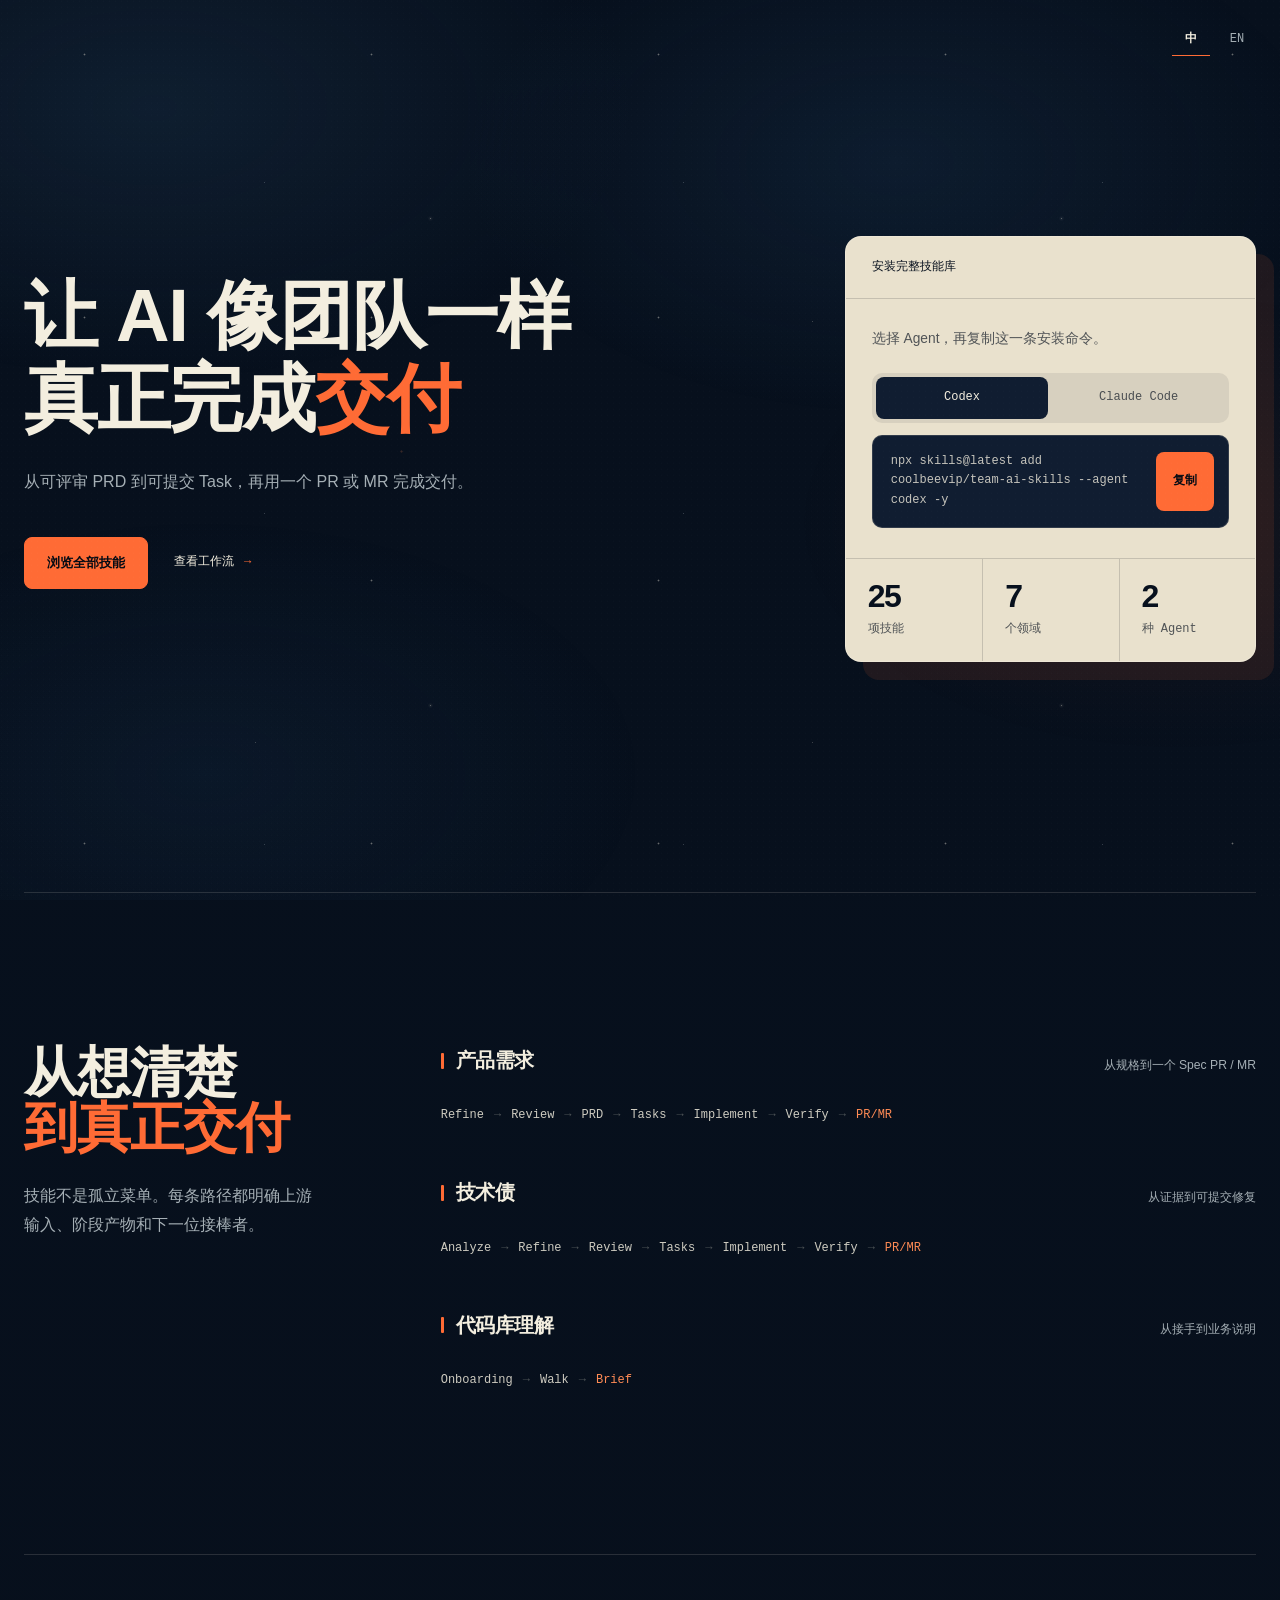
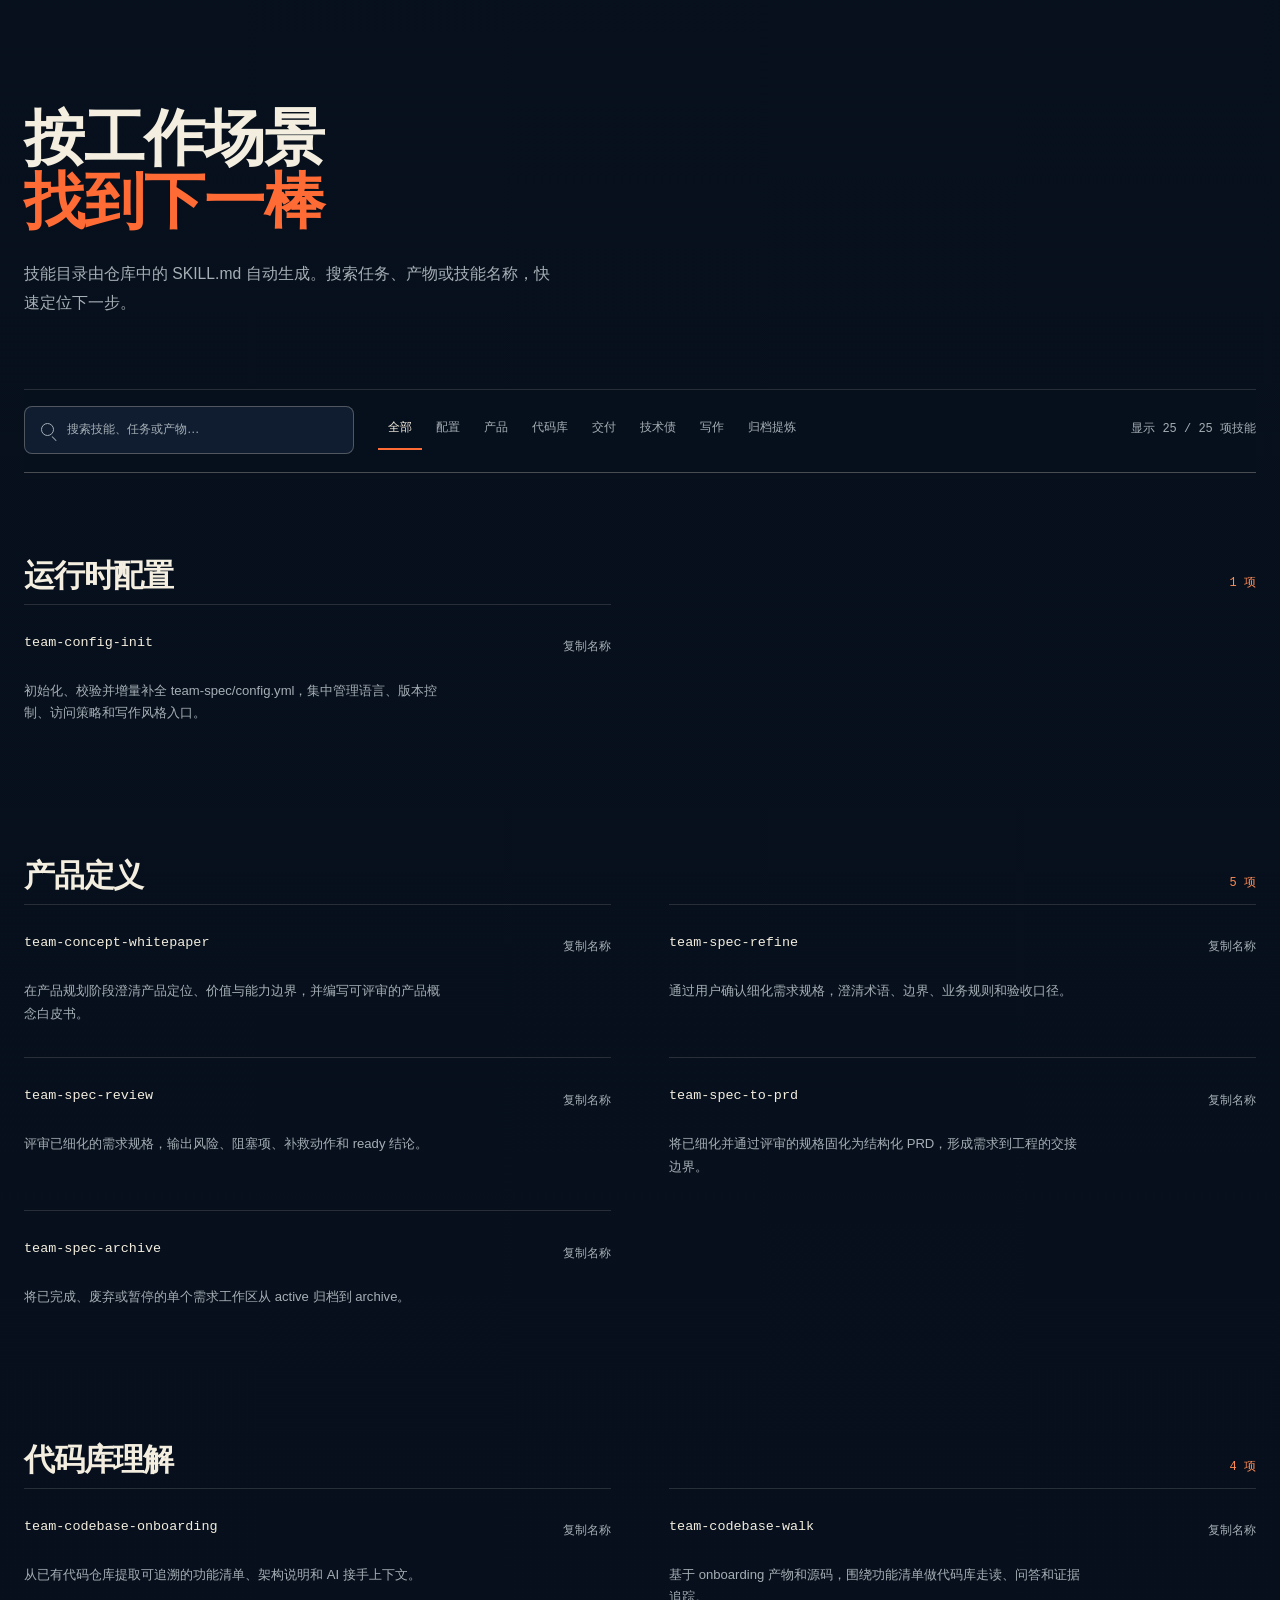
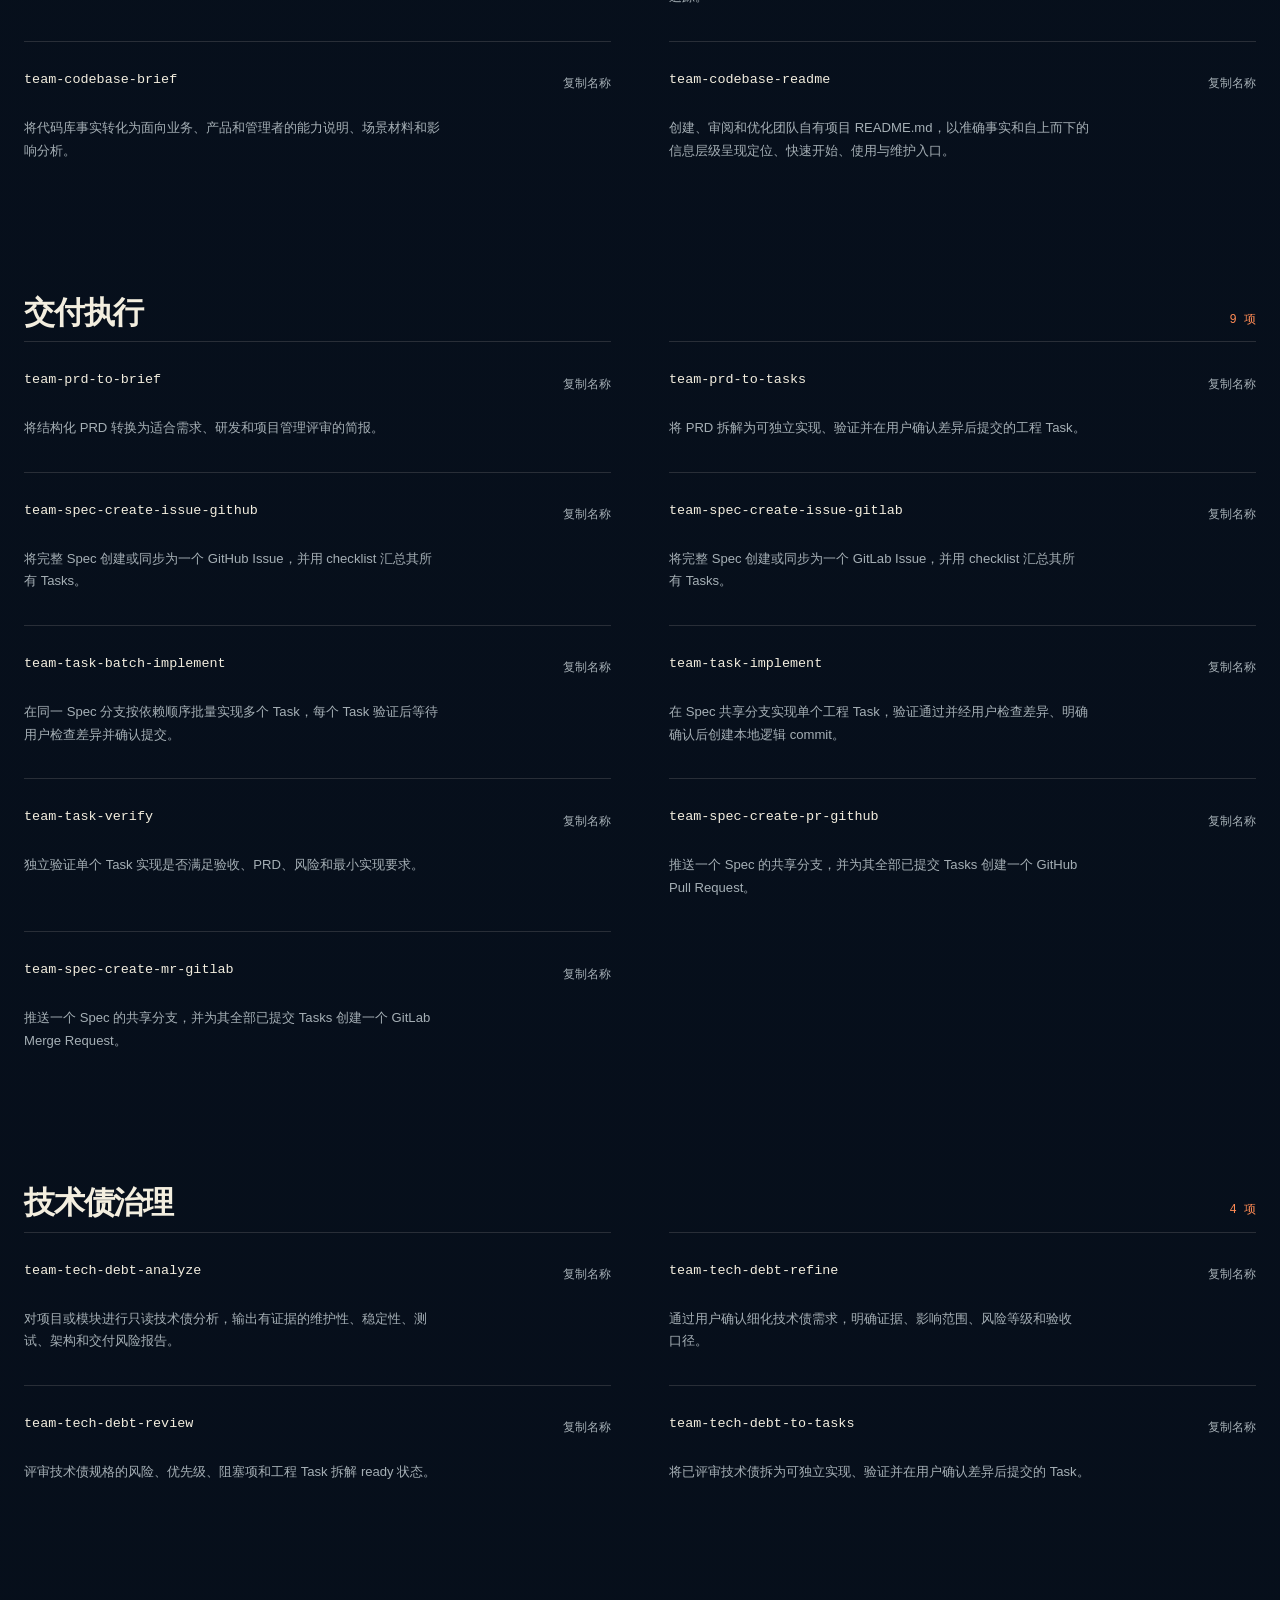
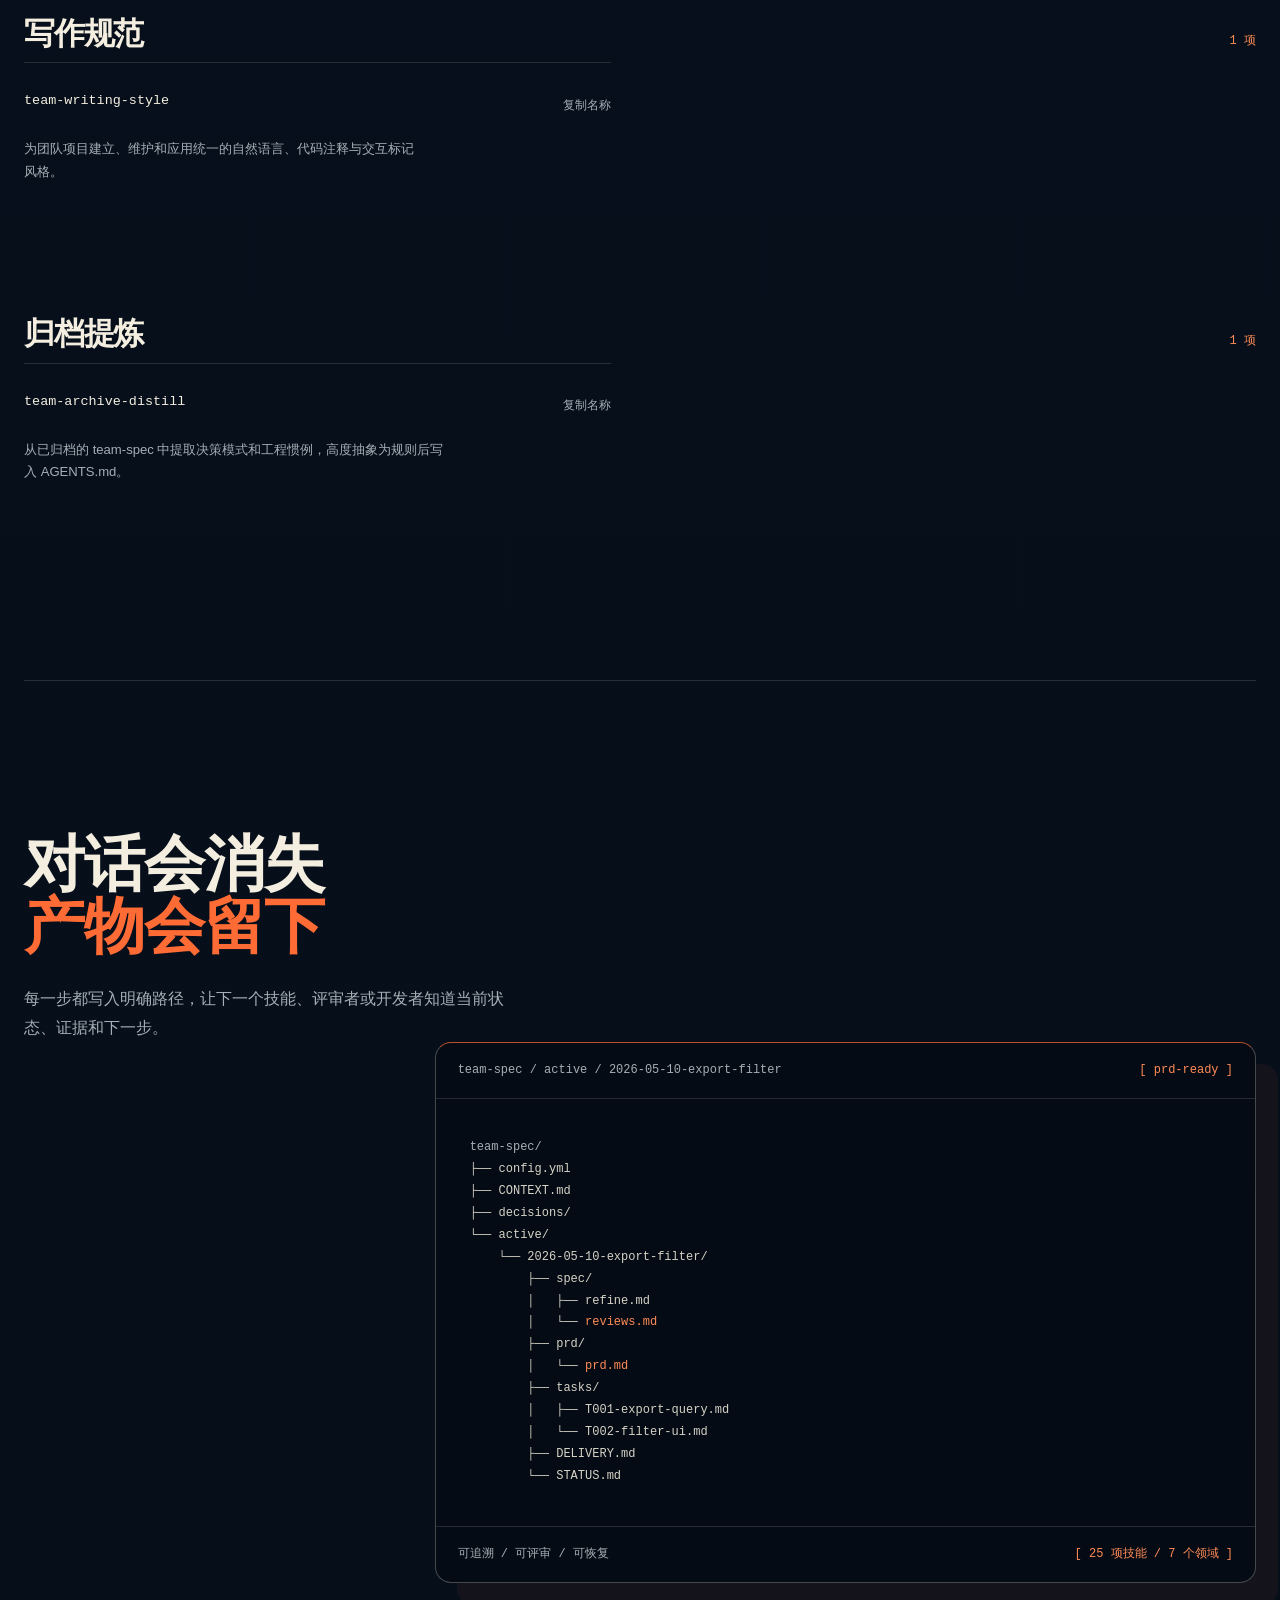
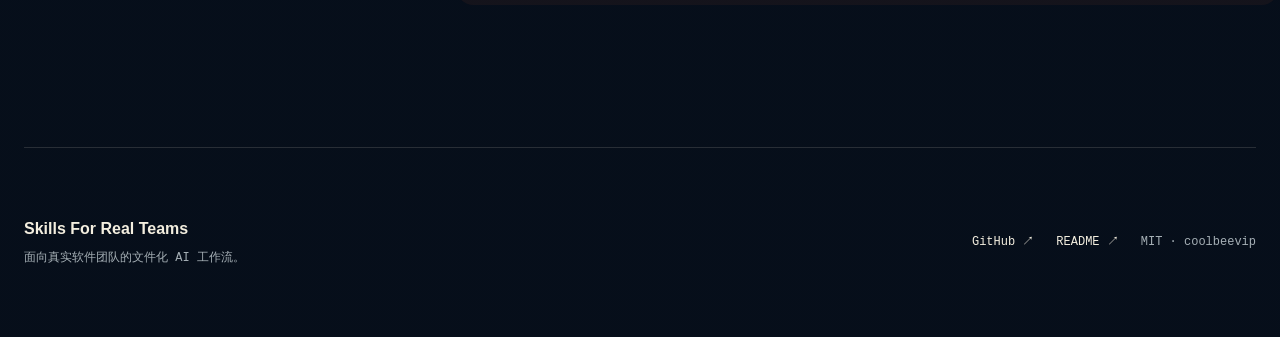
==== commit a98aff53: "feat(website): enhance meteor animation effects and refine Chinese typography" ====
--- a/website/index.html
+++ b/website/index.html
@@ -40,7 +40,10 @@
 </head>
 <body>
   <a class="skip-link" href="#main-content" data-i18n="skipLink">跳到主要内容</a>
-  <div class="page-grid" aria-hidden="true"></div>
+  <div class="page-grid" aria-hidden="true">
+    <span class="meteor meteor-one"></span>
+    <span class="meteor meteor-two"></span>
+  </div>
   <div class="scroll-progress" aria-hidden="true"></div>
 
   <main id="main-content">
--- a/website/styles.css
+++ b/website/styles.css
@@ -162,6 +162,80 @@
   background-size: 631px 487px, 829px 613px;
 }
 
+.meteor {
+  --meteor-angle: -32deg;
+  --meteor-distance-x: -360px;
+  --meteor-distance-y: 220px;
+  --meteor-opacity: 0.72;
+  --meteor-fade-opacity: 0.53;
+  position: absolute;
+  width: clamp(68px, 6vw, 92px);
+  height: 1px;
+  border-radius: 999px;
+  opacity: 0;
+  background: linear-gradient(90deg, rgba(243, 238, 223, 0.9), rgba(243, 238, 223, 0.24) 38%, transparent 100%);
+  filter: drop-shadow(0 0 3px rgba(243, 238, 223, 0.24));
+  transform: translate3d(0, 0, 0) rotate(var(--meteor-angle));
+  transform-origin: left center;
+  will-change: transform, opacity;
+}
+
+.meteor::before {
+  position: absolute;
+  top: 50%;
+  left: -1px;
+  width: 2px;
+  height: 2px;
+  border-radius: 50%;
+  background: rgba(243, 238, 223, 0.92);
+  box-shadow: 0 0 5px rgba(243, 238, 223, 0.42);
+  content: "";
+  transform: translateY(-50%);
+}
+
+.meteor-one {
+  top: -28px;
+  left: 82%;
+  animation: meteor-pass 16s linear 4.8s infinite;
+}
+
+.meteor-two {
+  --meteor-angle: -27deg;
+  --meteor-distance-x: -290px;
+  --meteor-distance-y: 148px;
+  --meteor-opacity: 0.5;
+  --meteor-fade-opacity: 0.36;
+  top: 14%;
+  left: 105%;
+  width: clamp(54px, 4.8vw, 74px);
+  animation: meteor-pass 29s linear 13.2s infinite;
+}
+
+@keyframes meteor-pass {
+  0% {
+    opacity: 0;
+    transform: translate3d(0, 0, 0) rotate(var(--meteor-angle));
+  }
+
+  1.4% {
+    opacity: var(--meteor-opacity);
+  }
+
+  8% {
+    opacity: var(--meteor-fade-opacity);
+  }
+
+  11% {
+    opacity: 0;
+    transform: translate3d(var(--meteor-distance-x), var(--meteor-distance-y), 0) rotate(var(--meteor-angle));
+  }
+
+  100% {
+    opacity: 0;
+    transform: translate3d(var(--meteor-distance-x), var(--meteor-distance-y), 0) rotate(var(--meteor-angle));
+  }
+}
+
 .scroll-progress {
   position: fixed;
   top: 0;
@@ -266,6 +340,10 @@
   line-height: 1;
   letter-spacing: -0.058em;
   text-wrap: balance;
+}
+
+html[data-language="zh"] .hero h1 {
+  letter-spacing: -0.018em;
 }
 
 .title-line {
@@ -533,6 +611,11 @@
   line-height: 1.02;
   letter-spacing: -0.052em;
   text-wrap: balance;
+}
+
+html[data-language="zh"] .section-heading h2,
+html[data-language="zh"] .artifact-copy h2 {
+  letter-spacing: -0.018em;
 }
 
 .section-heading > p,
@@ -1078,6 +1161,16 @@
 }
 
 @media (max-width: 1080px) {
+  .meteor-one {
+    --meteor-distance-x: -220px;
+    --meteor-distance-y: 112px;
+    left: 96%;
+  }
+
+  .meteor-two {
+    display: none;
+  }
+
   .hero {
     min-height: auto;
     grid-template-columns: minmax(0, 1fr);
@@ -1357,6 +1450,10 @@
     display: none;
   }
 
+  .meteor {
+    display: none;
+  }
+
   *,
   *::before,
   *::after {
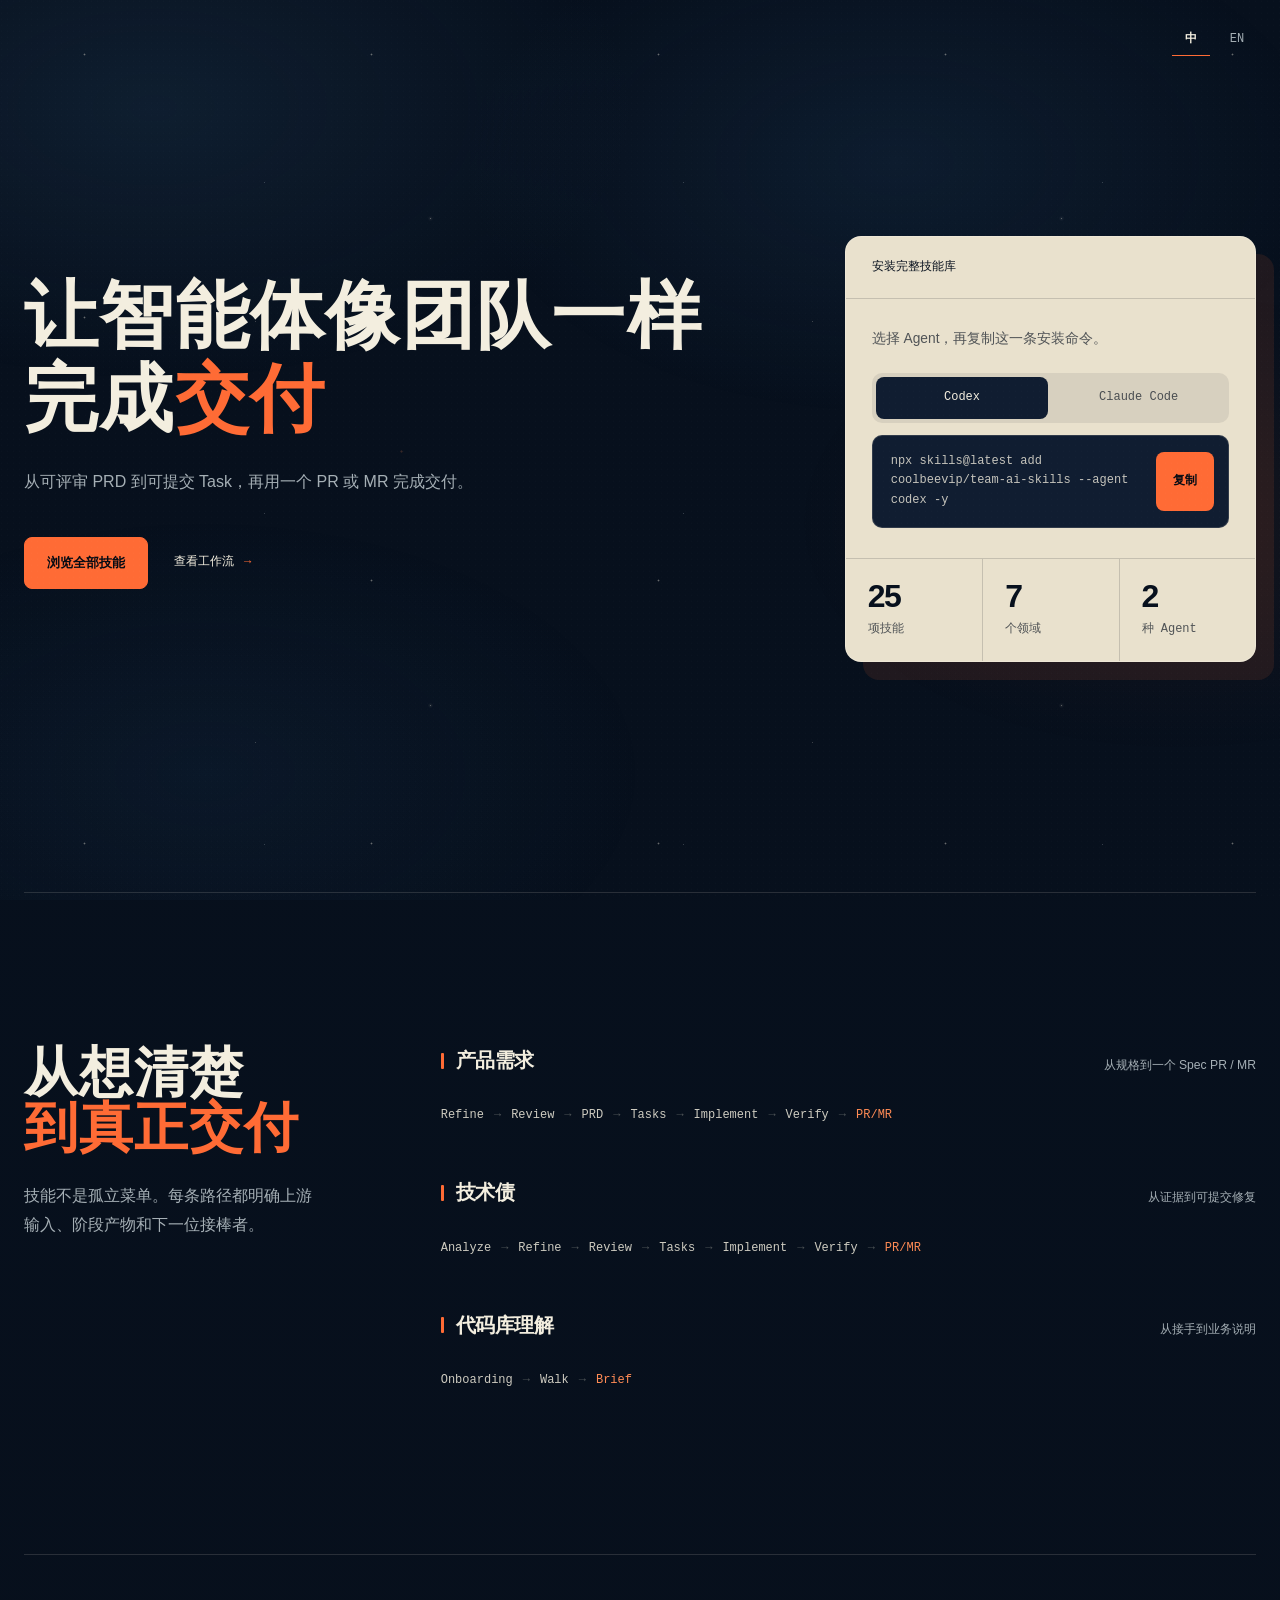
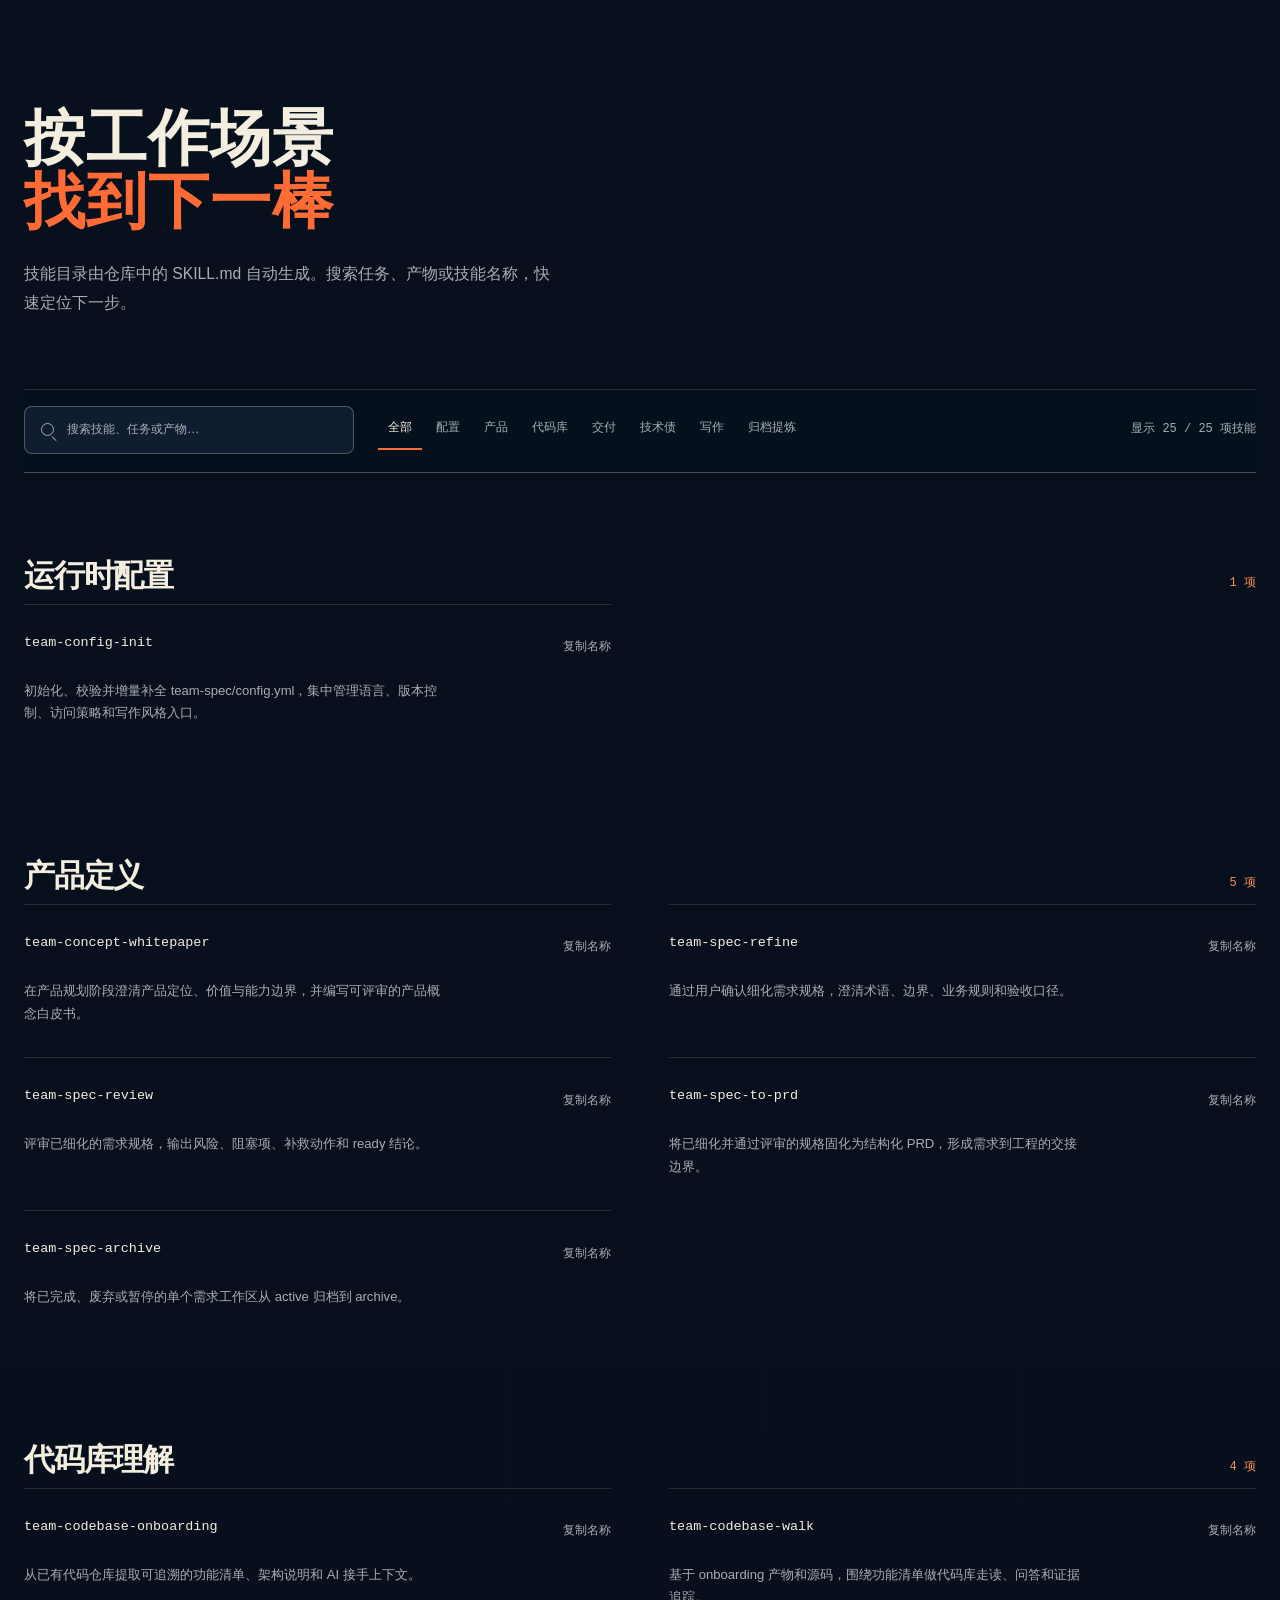
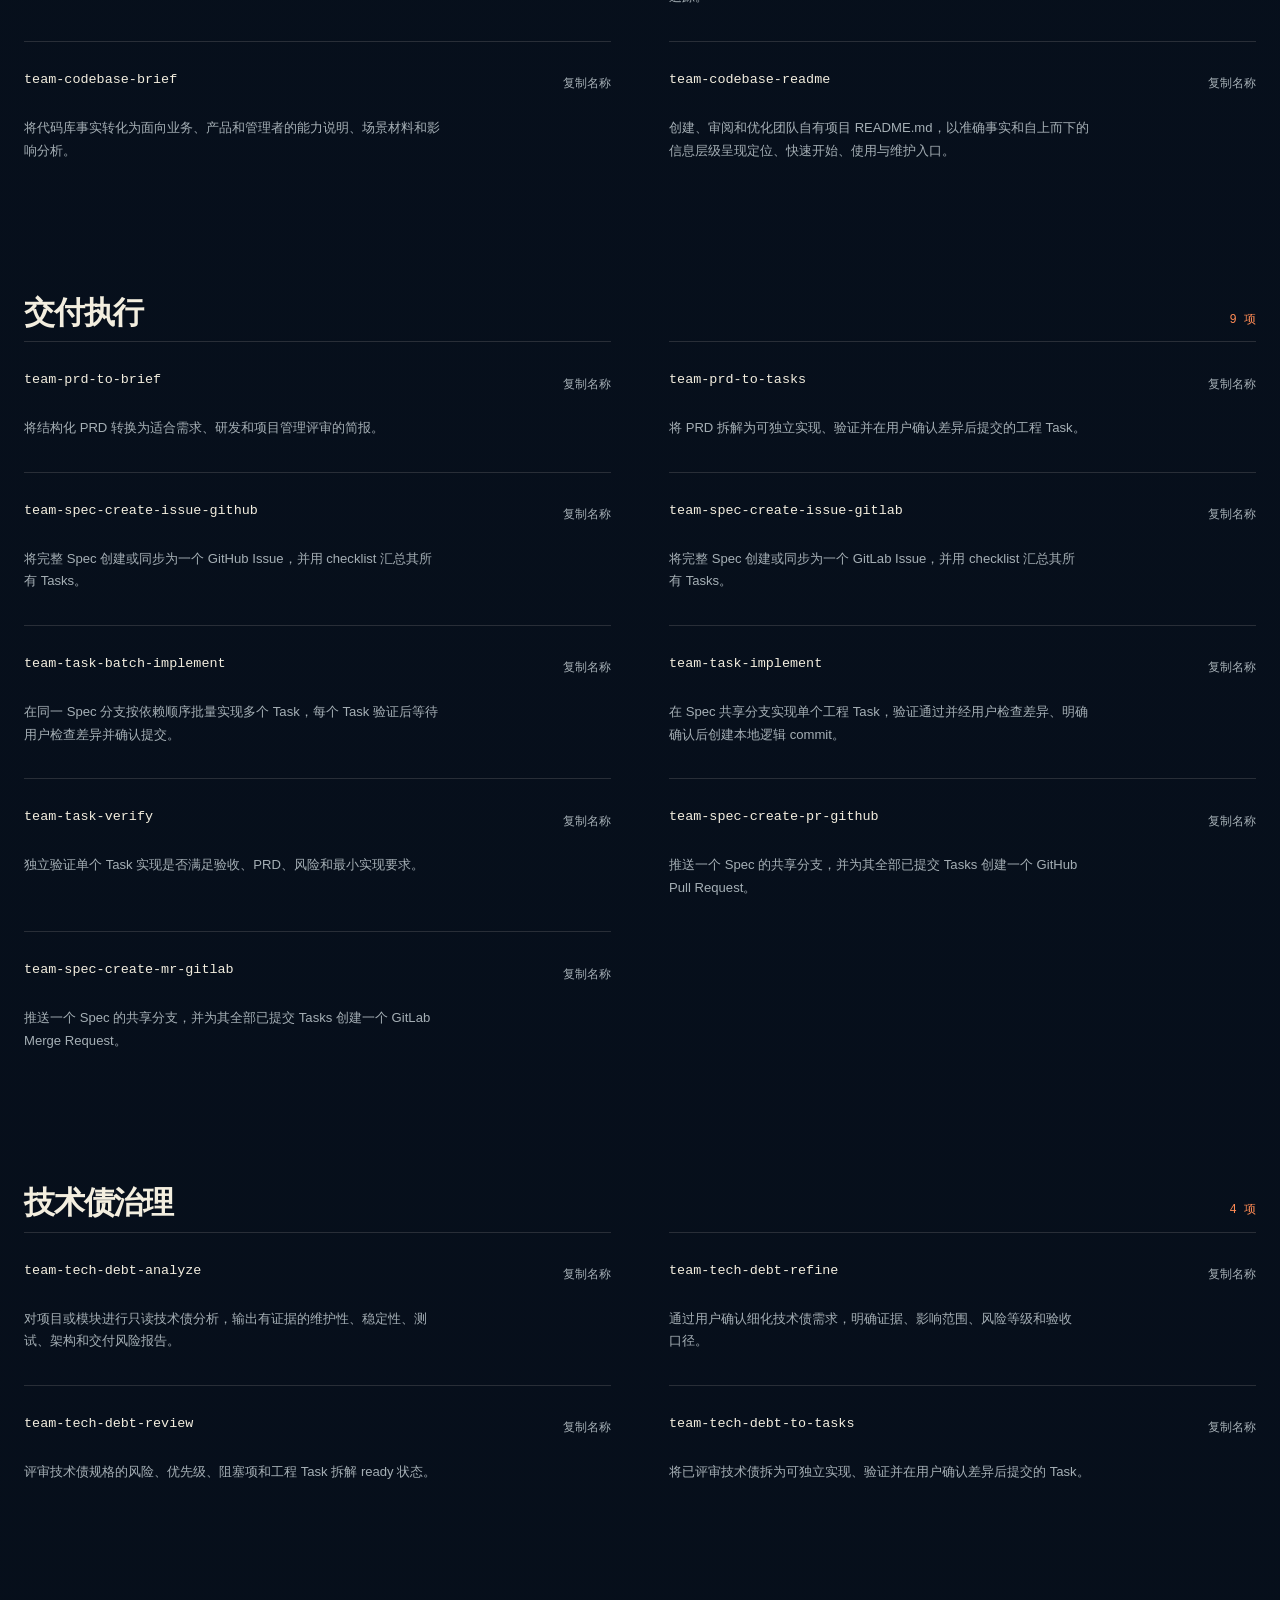
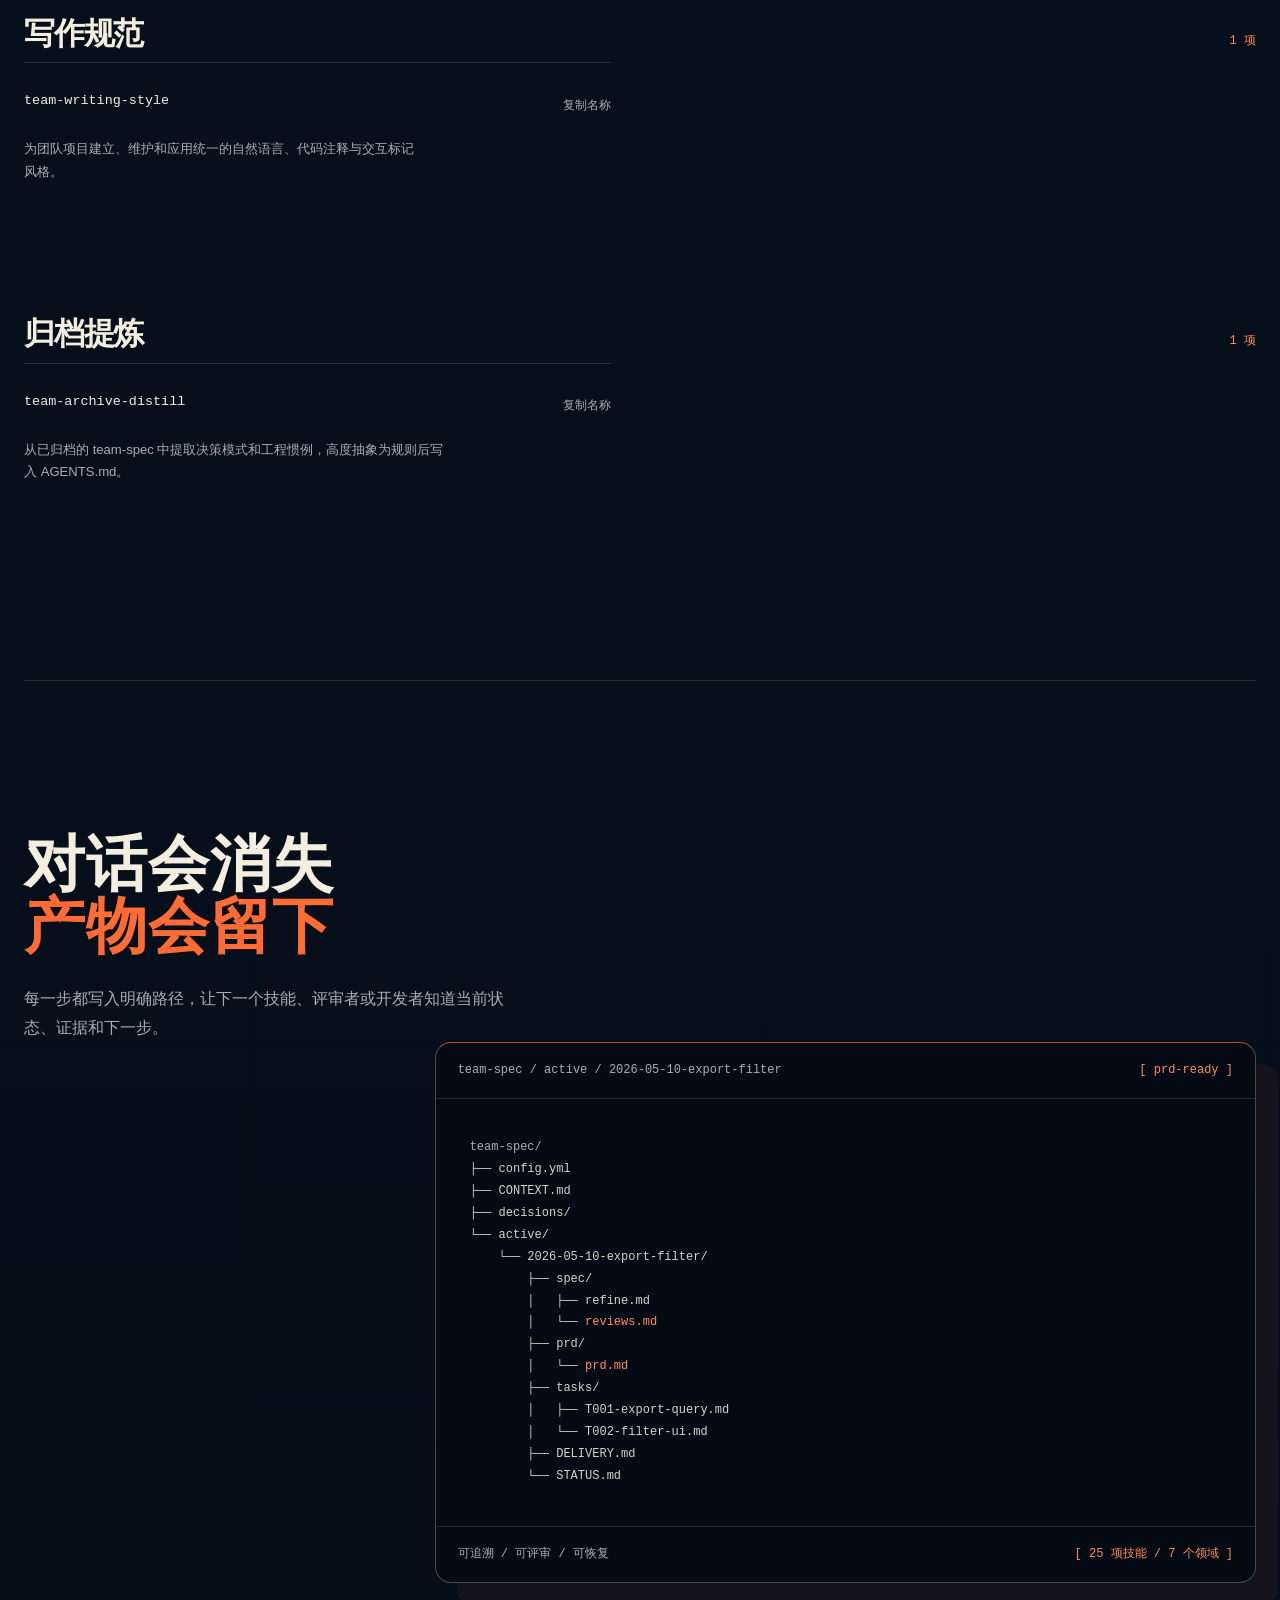
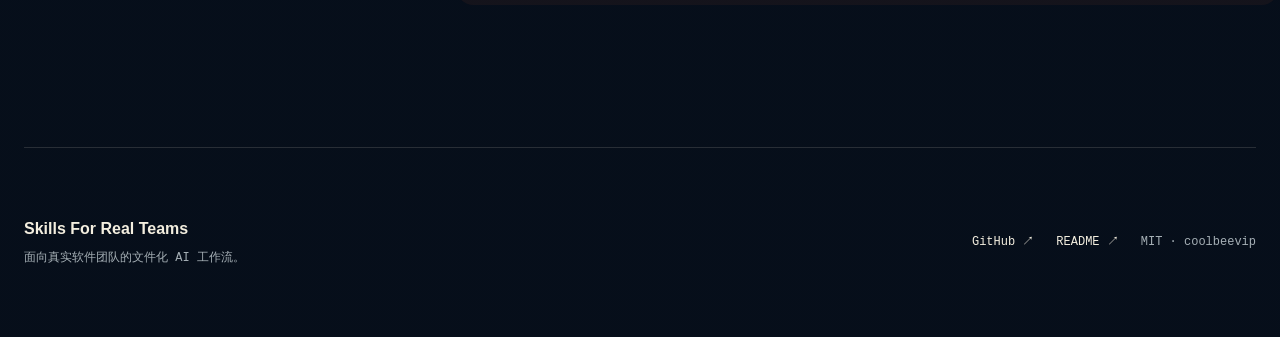
==== commit 6cebc415: "fix(website): correct letter-spacing for Chinese headings and update hero title text" ====
--- a/website/index.html
+++ b/website/index.html
@@ -54,7 +54,7 @@
       </div>
 
       <div class="hero-copy" data-reveal>
-        <h1 data-i18n-html="heroTitle">让 AI 像团队一样<span class="title-line">真正完成<span class="title-emphasis">交付</span></span></h1>
+        <h1 data-i18n-html="heroTitle">让智能体像团队一样<span class="title-line">完成<span class="title-emphasis">交付</span></span></h1>
         <p class="hero-description" data-i18n="heroDescription">
           从可评审 PRD 到可提交 Task，再用一个 PR 或 MR 完成交付。
         </p>
--- a/website/styles.css
+++ b/website/styles.css
@@ -343,7 +343,7 @@
 }
 
 html[data-language="zh"] .hero h1 {
-  letter-spacing: -0.018em;
+  letter-spacing: 0.018em;
 }
 
 .title-line {
@@ -615,7 +615,7 @@
 
 html[data-language="zh"] .section-heading h2,
 html[data-language="zh"] .artifact-copy h2 {
-  letter-spacing: -0.018em;
+  letter-spacing: 0.018em;
 }
 
 .section-heading > p,
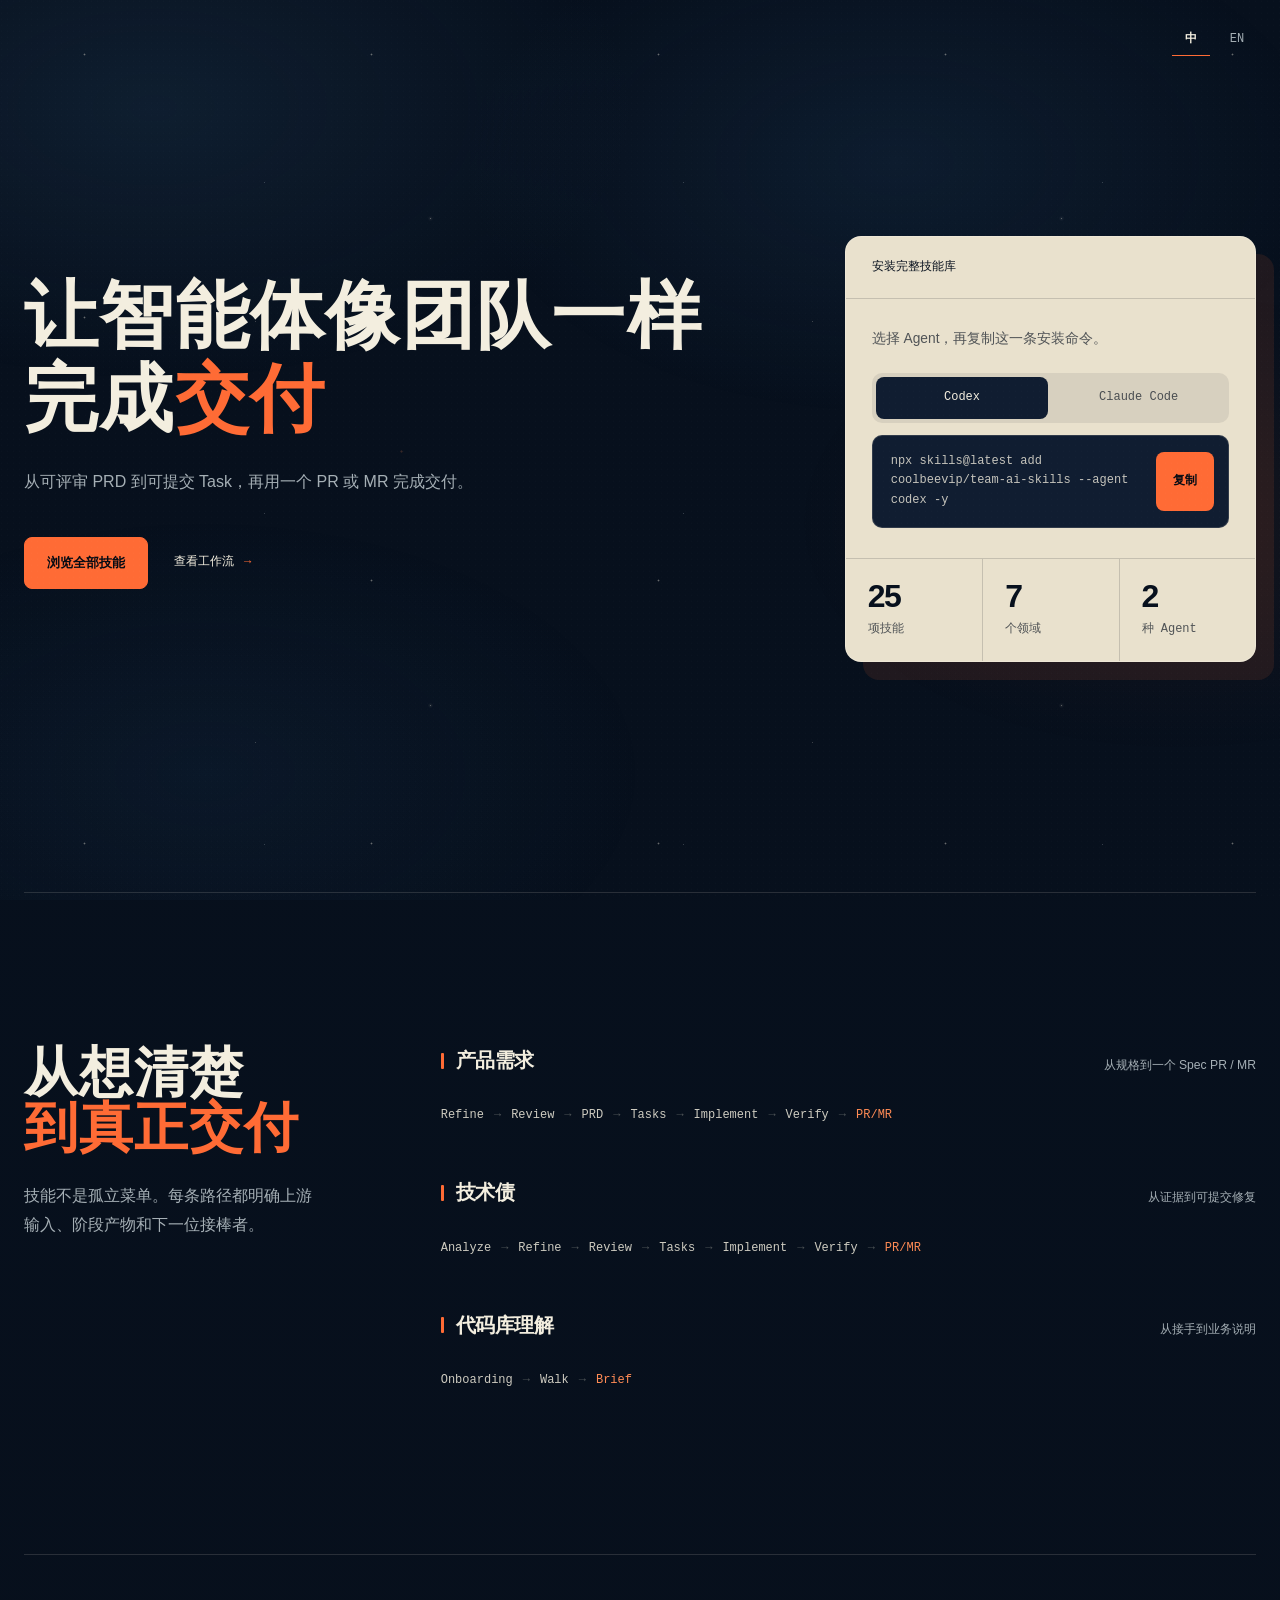
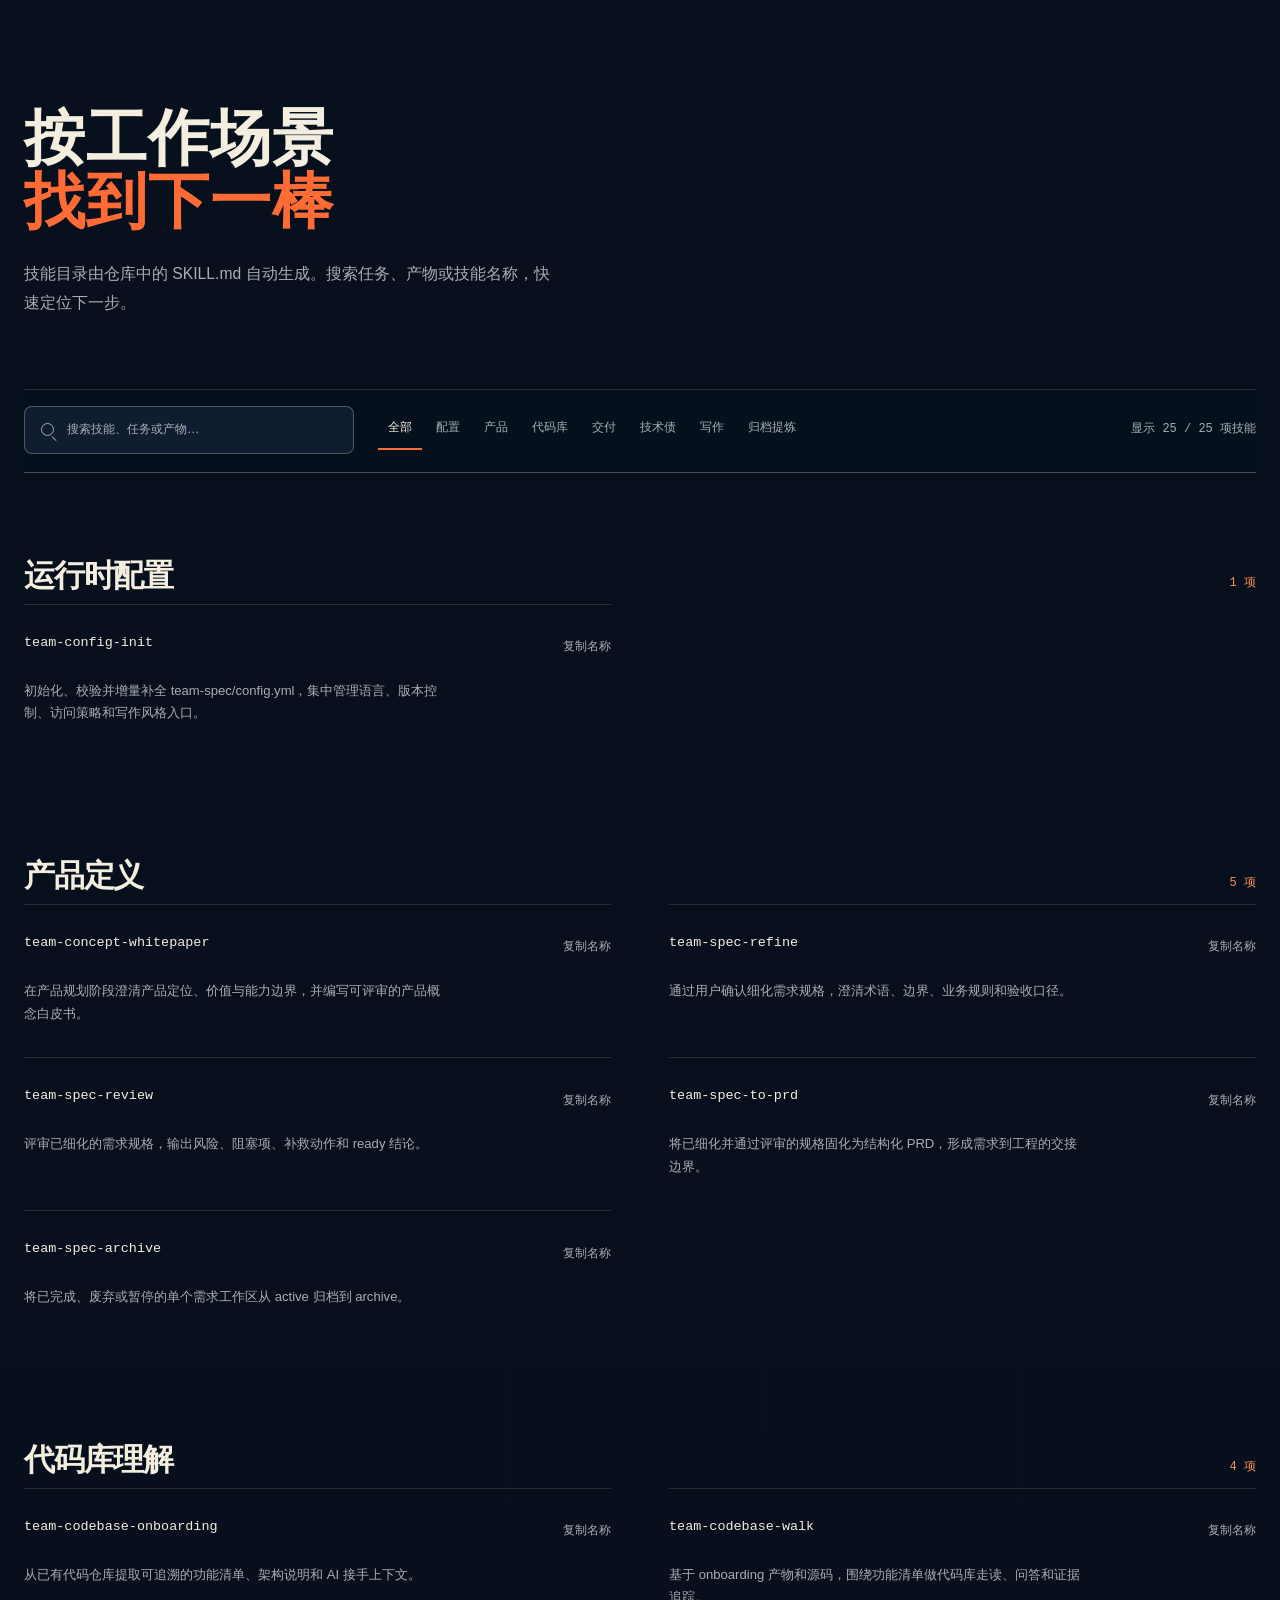
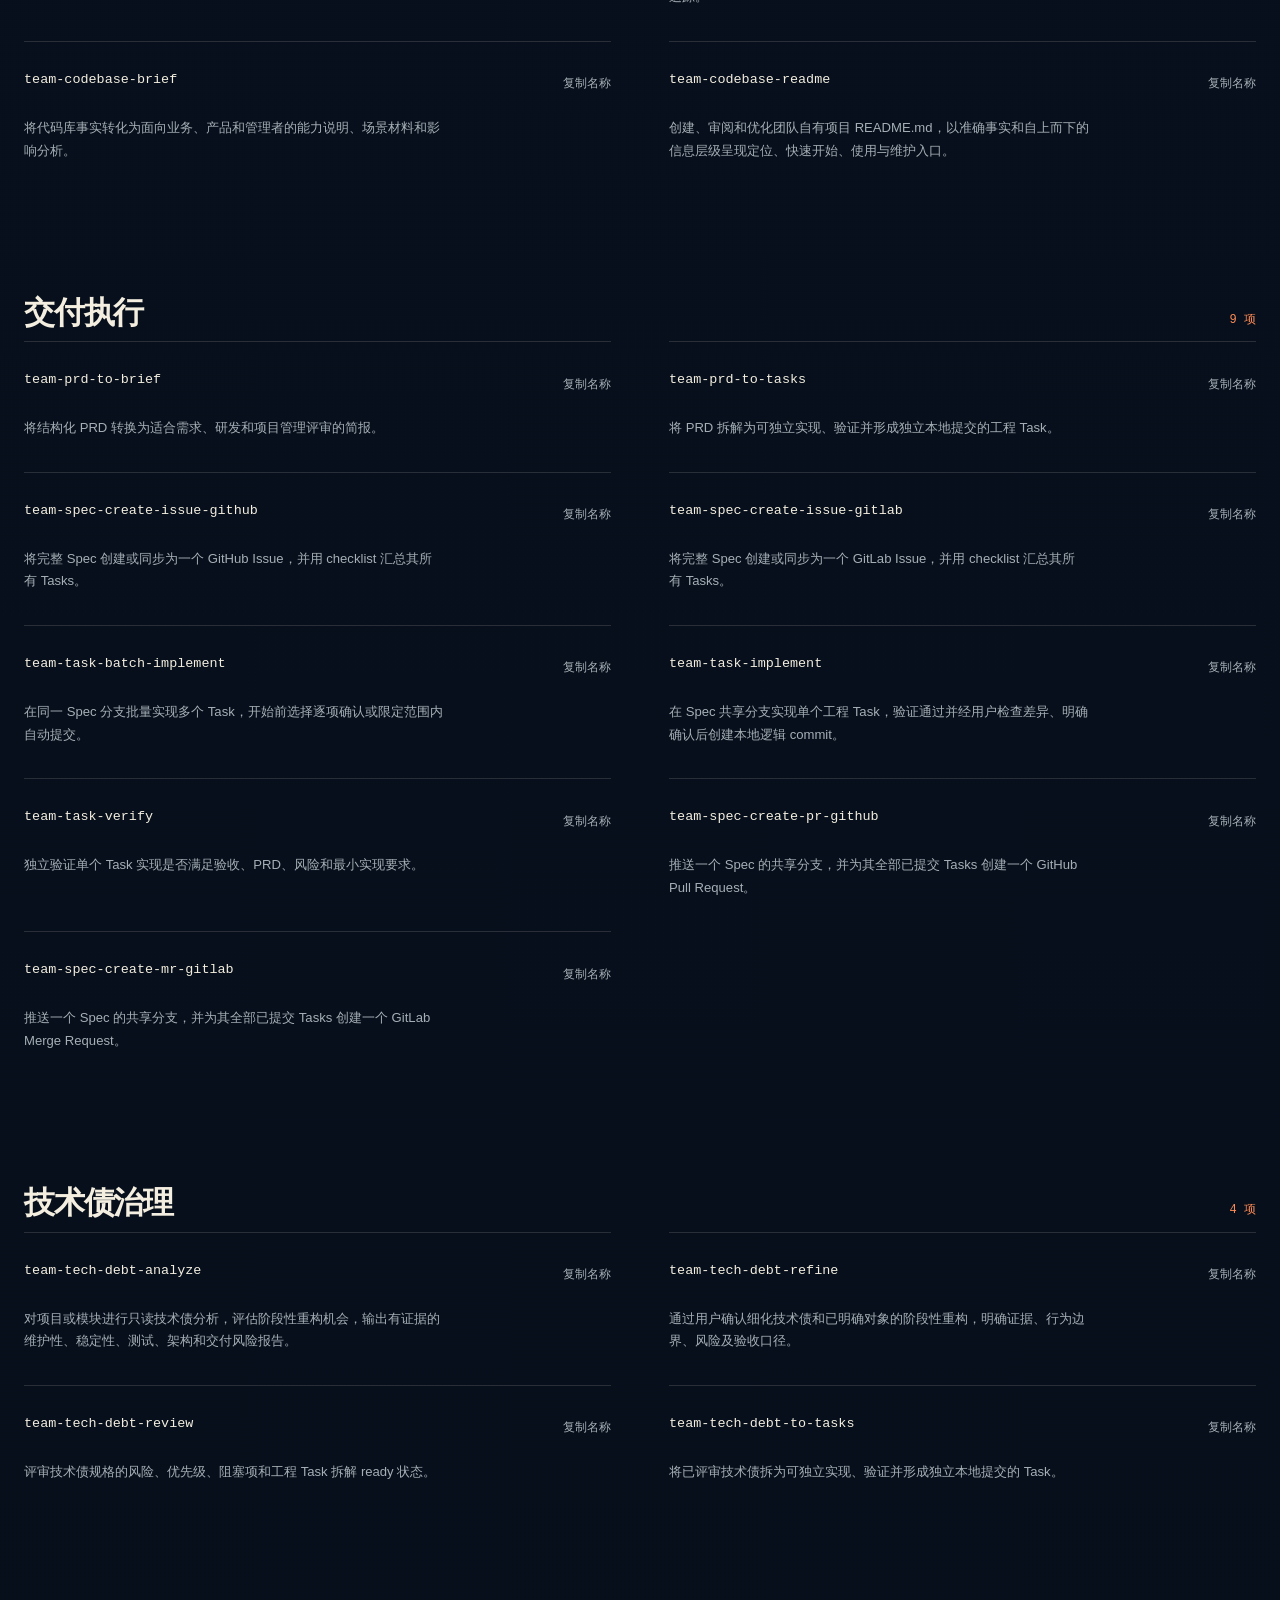
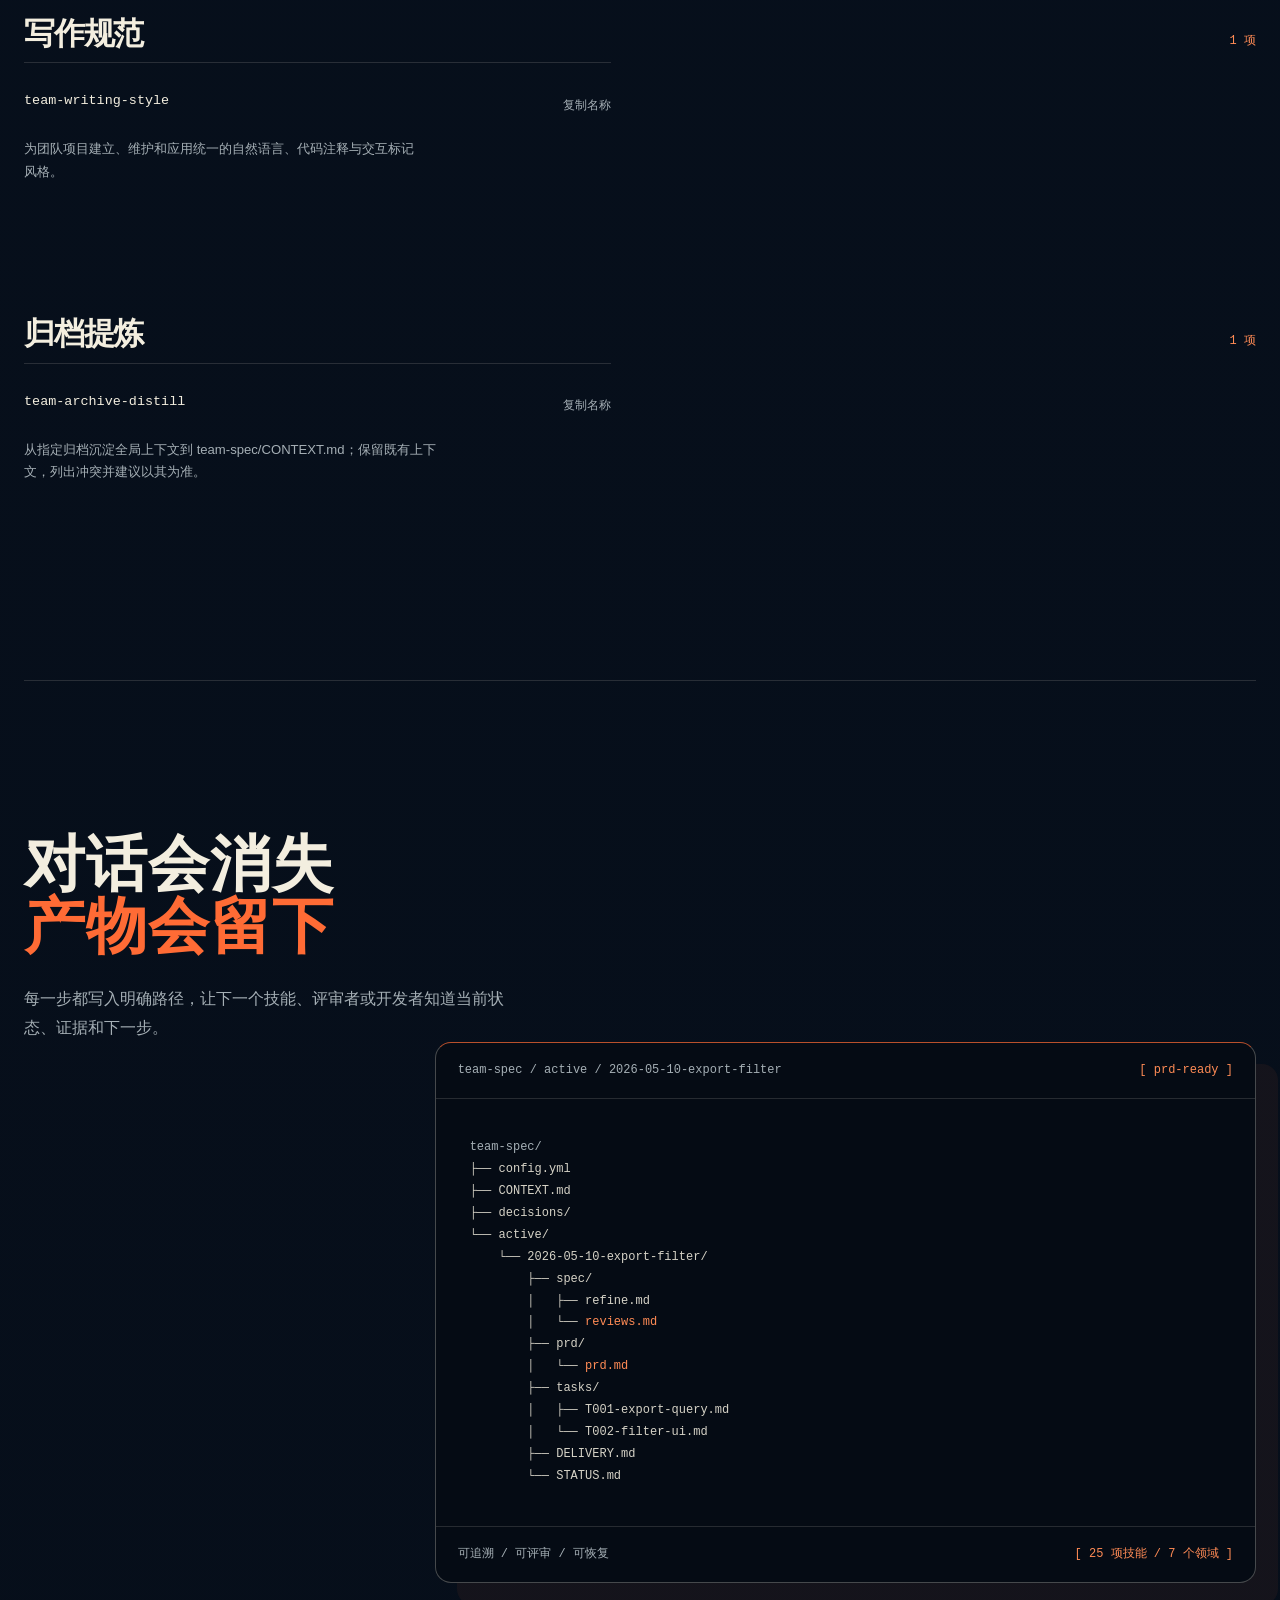
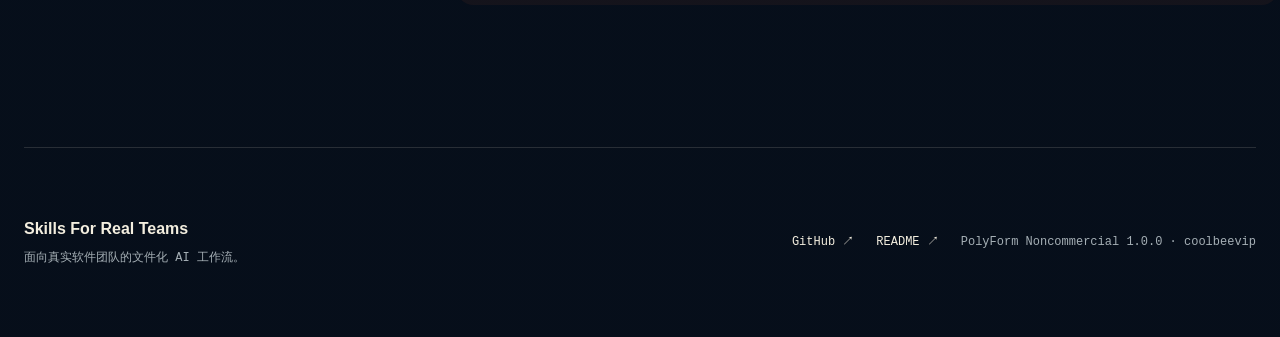
==== commit a054a8a3: "Change repository license to PolyForm Noncommercial Co-authored-by: Copilot <223556219+Copilot@users" ====
--- a/website/index.html
+++ b/website/index.html
@@ -32,7 +32,7 @@
       "name": "Skills For Real Teams",
       "description": "File-based AI team workflows for real software delivery.",
       "codeRepository": "https://github.com/coolbeevip/team-ai-skills",
-      "license": "https://opensource.org/licenses/MIT",
+      "license": "https://polyformproject.org/licenses/noncommercial/1.0.0",
       "programmingLanguage": "Markdown",
       "inLanguage": ["zh-CN", "en"]
     }
@@ -223,7 +223,7 @@
 
   <footer class="site-footer">
     <div><p class="footer-brand">Skills For Real Teams</p><p data-i18n="footerNote">面向真实软件团队的文件化 AI 工作流。</p></div>
-    <div class="footer-links"><a href="https://github.com/coolbeevip/team-ai-skills" target="_blank" rel="noopener">GitHub ↗</a><a href="https://github.com/coolbeevip/team-ai-skills/blob/main/README.md" target="_blank" rel="noopener">README ↗</a><span>MIT · coolbeevip</span></div>
+    <div class="footer-links"><a href="https://github.com/coolbeevip/team-ai-skills" target="_blank" rel="noopener">GitHub ↗</a><a href="https://github.com/coolbeevip/team-ai-skills/blob/main/README.md" target="_blank" rel="noopener">README ↗</a><span>PolyForm Noncommercial 1.0.0 · coolbeevip</span></div>
   </footer>
 
   <script src="skills-data.js"></script>
